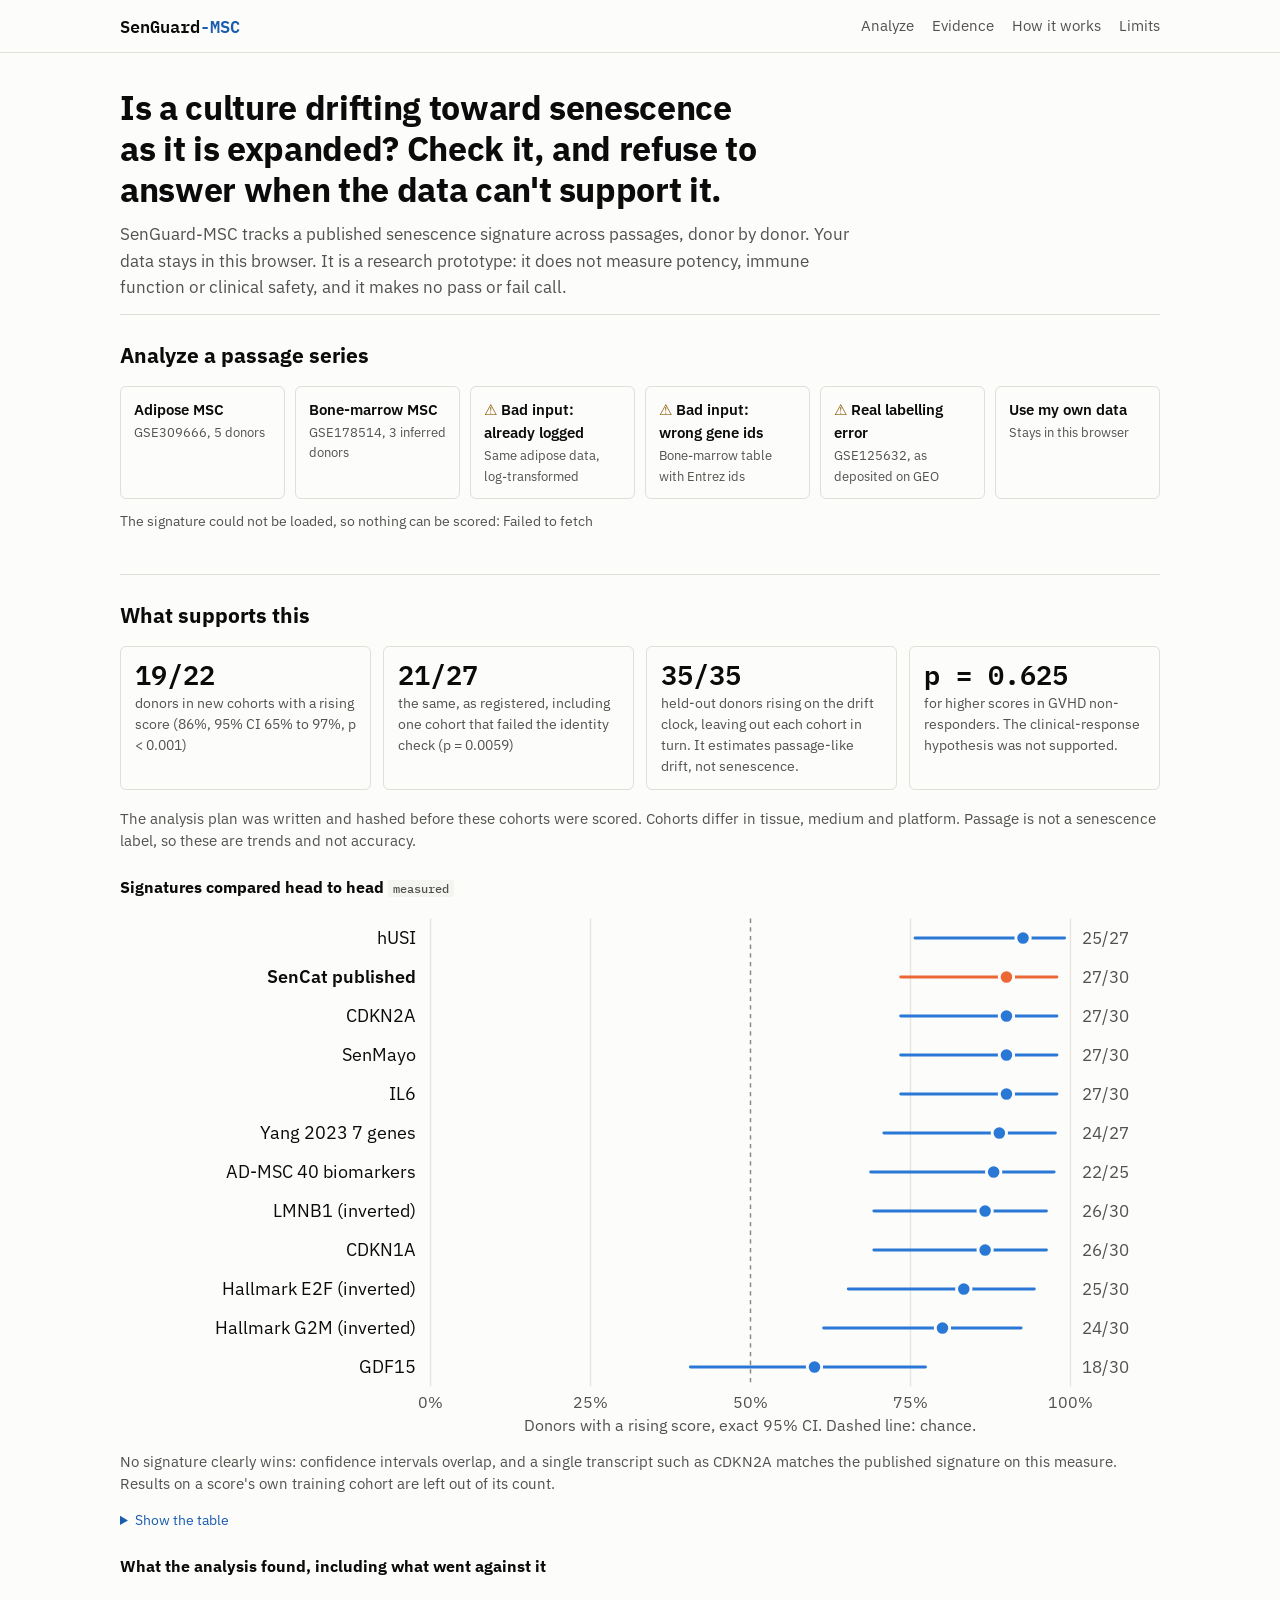
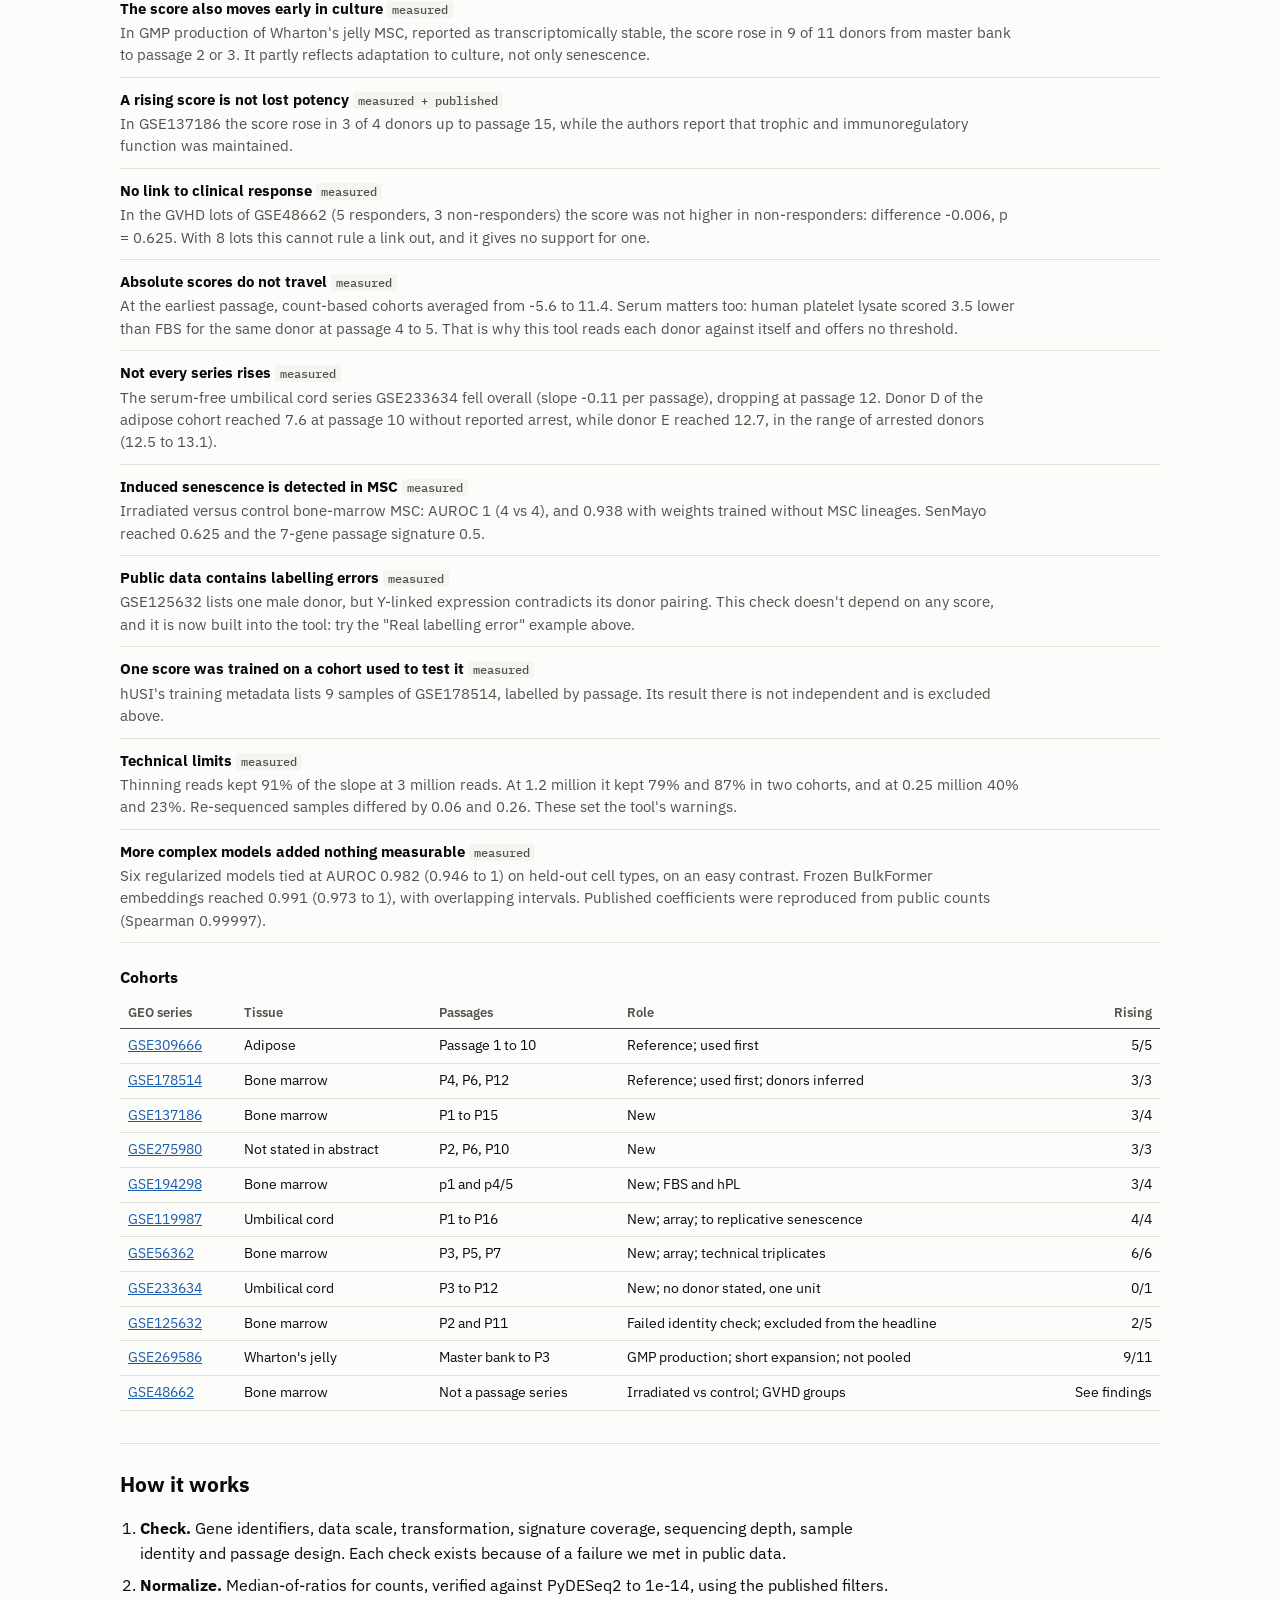
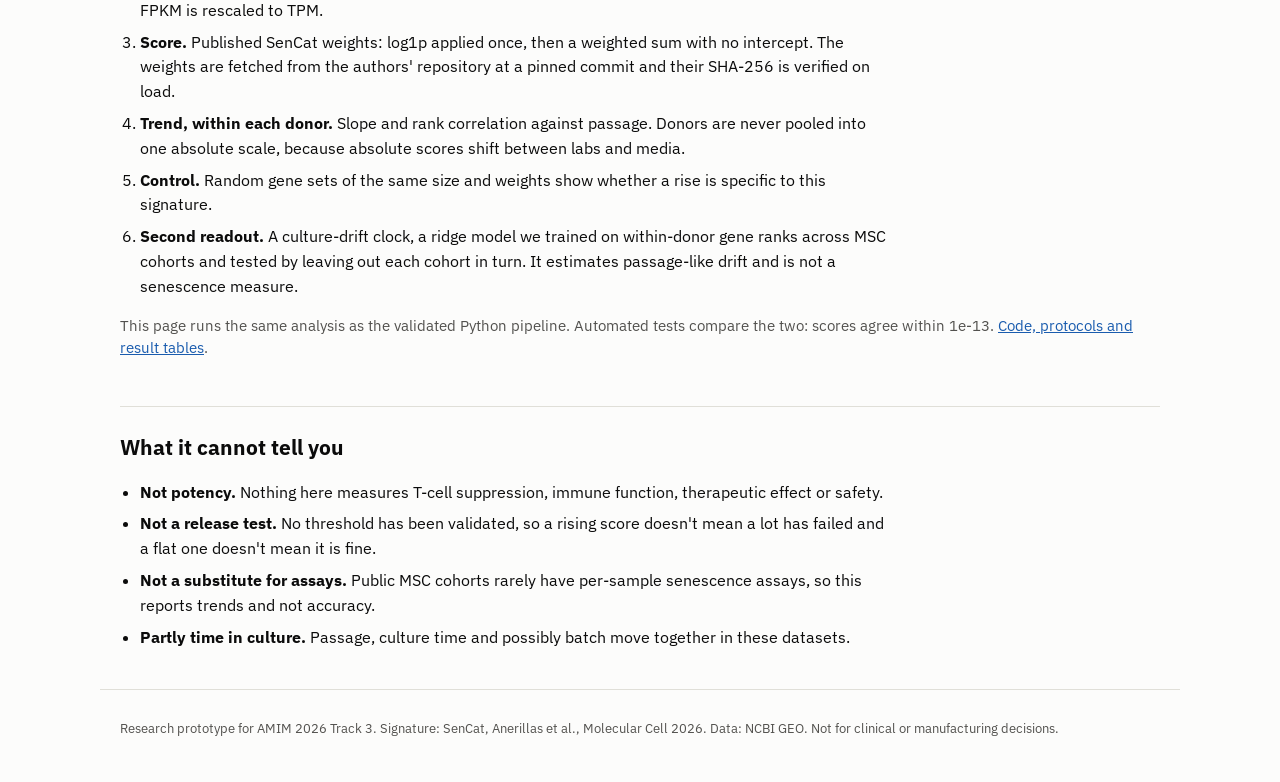
==== site/index.html @ 02b7636f "SenGuard-MSC: guarded senescence-signature tool and validation Browser tool that checks MSC passage-" ====
<!DOCTYPE html>
<html lang="en">
<head>
<meta charset="utf-8">
<meta name="viewport" content="width=device-width, initial-scale=1">
<title>SenGuard-MSC</title>
<meta name="description" content="Track a senescence signature across passages of mesenchymal stromal cell cultures, with checks that refuse invalid data. Research prototype.">
<link rel="preconnect" href="https://fonts.googleapis.com">
<link rel="preconnect" href="https://fonts.gstatic.com" crossorigin>
<link href="https://fonts.googleapis.com/css2?family=IBM+Plex+Mono:wght@400;500&family=IBM+Plex+Sans:wght@400;500;600;700&display=swap" rel="stylesheet">
<link rel="stylesheet" href="css/app.css">
</head>
<body>
<header class="top">
  <div class="wrap top-row">
    <a class="brand" href="#analyze">SenGuard<span>-MSC</span></a>
    <nav aria-label="Sections">
      <a href="#analyze">Analyze</a>
      <a href="#evidence">Evidence</a>
      <a href="#method">How it works</a>
      <a href="#limits">Limits</a>
    </nav>
  </div>
</header>

<main class="wrap">
  <section id="intro" class="intro">
    <h1>Is a culture drifting toward senescence as it is expanded? Check it, and refuse to answer when the data can't support it.</h1>
    <p class="lede">SenGuard-MSC tracks a published senescence signature across passages, donor by donor. Your data stays in this browser. It is a research prototype: it does not measure potency, immune function or clinical safety, and it makes no pass or fail call.</p>
  </section>

  <section id="analyze" aria-labelledby="analyze-h">
    <h2 id="analyze-h">Analyze a passage series</h2>
    <div class="scenarios" role="group" aria-label="Choose data">
      <button type="button" class="scenario" data-scenario="adipose"><b>Adipose MSC</b><small>GSE309666, 5 donors</small></button>
      <button type="button" class="scenario" data-scenario="marrow"><b>Bone-marrow MSC</b><small>GSE178514, 3 inferred donors</small></button>
      <button type="button" class="scenario bad" data-scenario="logged"><b>Bad input: already logged</b><small>Same adipose data, log-transformed</small></button>
      <button type="button" class="scenario bad" data-scenario="entrez"><b>Bad input: wrong gene ids</b><small>Bone-marrow table with Entrez ids</small></button>
      <button type="button" class="scenario bad" data-scenario="mislabelled"><b>Real labelling error</b><small>GSE125632, as deposited on GEO</small></button>
      <button type="button" class="scenario" data-scenario="upload"><b>Use my own data</b><small>Stays in this browser</small></button>
    </div>

    <form id="upload" class="upload" hidden>
      <div class="field"><label for="f-table">Expression table</label><input id="f-table" type="file" accept=".tsv,.csv,.txt,.gz" required><small>First column Ensembl id, one column per sample. .tsv, .csv or .gz</small></div>
      <div class="field"><label for="f-sheet">Sample sheet</label><input id="f-sheet" type="file" accept=".csv,.tsv,.txt" required><small>Columns: sample_id, donor, passage</small></div>
      <div class="field"><label for="f-scale">Declared scale</label><select id="f-scale"><option value="counts">Counts</option><option value="tpm">TPM</option><option value="fpkm">FPKM</option></select><small>Untransformed values only</small></div>
      <button type="submit" class="primary">Check and analyze</button>
    </form>

    <p id="status" class="status" role="status" aria-live="polite">Loading the signature...</p>
    <div id="results" class="results"></div>
  </section>

  <section id="evidence" aria-labelledby="evidence-h">
    <h2 id="evidence-h">What supports this</h2>
    <div id="evidence-body"><p class="status">Loading results...</p></div>
  </section>

  <section id="method" aria-labelledby="method-h">
    <h2 id="method-h">How it works</h2>
    <ol class="steps">
      <li><b>Check.</b> Gene identifiers, data scale, transformation, signature coverage, sequencing depth, sample identity and passage design. Each check exists because of a failure we met in public data.</li>
      <li><b>Normalize.</b> Median-of-ratios for counts, verified against PyDESeq2 to 1e-14, using the published filters. FPKM is rescaled to TPM.</li>
      <li><b>Score.</b> Published SenCat weights: log1p applied once, then a weighted sum with no intercept. The weights are fetched from the authors' repository at a pinned commit and their SHA-256 is verified on load.</li>
      <li><b>Trend, within each donor.</b> Slope and rank correlation against passage. Donors are never pooled into one absolute scale, because absolute scores shift between labs and media.</li>
      <li><b>Control.</b> Random gene sets of the same size and weights show whether a rise is specific to this signature.</li>
      <li><b>Second readout.</b> A culture-drift clock, a ridge model we trained on within-donor gene ranks across MSC cohorts and tested by leaving out each cohort in turn. It estimates passage-like drift and is not a senescence measure.</li>
    </ol>
    <p class="note">This page runs the same analysis as the validated Python pipeline. Automated tests compare the two: scores agree within 1e-13. <a href="https://github.com/DWIND-source/senguard-msc">Code, protocols and result tables</a>.</p>
  </section>

  <section id="limits" aria-labelledby="limits-h">
    <h2 id="limits-h">What it cannot tell you</h2>
    <ul class="limits">
      <li><b>Not potency.</b> Nothing here measures T-cell suppression, immune function, therapeutic effect or safety.</li>
      <li><b>Not a release test.</b> No threshold has been validated, so a rising score doesn't mean a lot has failed and a flat one doesn't mean it is fine.</li>
      <li><b>Not a substitute for assays.</b> Public MSC cohorts rarely have per-sample senescence assays, so this reports trends and not accuracy.</li>
      <li><b>Partly time in culture.</b> Passage, culture time and possibly batch move together in these datasets.</li>
    </ul>
  </section>
</main>

<footer class="wrap foot">
  <p>Research prototype for AMIM 2026 Track 3. Signature: SenCat, Anerillas et al., Molecular Cell 2026. Data: NCBI GEO. Not for clinical or manufacturing decisions.</p>
</footer>
<div id="tip" class="tip" role="tooltip" hidden></div>
<script type="module" src="js/app.js"></script>
</body>
</html>
---- site/css/app.css ----
/* Layout idea: a lab instrument readout. Plain page, one accent, status always carries an icon and a word. */
:root {
  color-scheme: light;
  --bg: #fcfcfb; --panel: #f4f4f1; --ink: #0b0b0b; --ink2: #52514e; --line: #e0dfd8; --accent: #2a78d6; --accent-ink: #1a5cae;
  --ok: #17794f; --warn: #8a5a00; --stop: #b3261e; --warn-bg: #fdf6e7; --stop-bg: #fcefed; --ok-bg: #edf7f2; --info-bg: #eef4fc;
  --sans: 'IBM Plex Sans', system-ui, 'Segoe UI', sans-serif; --mono: 'IBM Plex Mono', ui-monospace, Consolas, monospace;
}
* { box-sizing: border-box; }
[hidden] { display: none !important; }
html { scroll-behavior: smooth; scroll-padding-top: 64px; }
@media (prefers-reduced-motion: reduce) { html { scroll-behavior: auto; } }
body { margin: 0; background: var(--bg); color: var(--ink); font: 16px/1.55 var(--sans); }
.wrap { max-width: 1080px; margin: 0 auto; padding: 0 20px; }
a { color: var(--accent-ink); }
:focus-visible { outline: 2px solid var(--accent); outline-offset: 2px; border-radius: 3px; }

.top { position: sticky; top: 0; z-index: 5; background: var(--bg); border-bottom: 1px solid var(--line); }
.top-row { display: flex; justify-content: space-between; align-items: center; gap: 16px; min-height: 52px; flex-wrap: wrap; }
.brand { font: 600 17px var(--mono); color: var(--ink); text-decoration: none; }
.brand span { color: var(--accent-ink); }
nav { display: flex; gap: 18px; flex-wrap: wrap; }
nav a { color: var(--ink2); text-decoration: none; font-size: 14.5px; }
nav a:hover { color: var(--ink); text-decoration: underline; }

.intro { padding: 34px 0 6px; }
h1 { font-size: clamp(25px, 3.6vw, 34px); line-height: 1.2; font-weight: 700; margin: 0 0 12px; max-width: 26em; text-wrap: balance; letter-spacing: -0.01em; }
.lede { color: var(--ink2); max-width: 44em; margin: 0; font-size: 17px; }
section { padding: 24px 0; }
section + section { border-top: 1px solid var(--line); margin-top: 8px; }
h2 { font-size: 21px; margin: 0 0 14px; }
h3 { font-size: 16px; margin: 22px 0 8px; }

.scenarios { display: grid; grid-template-columns: repeat(auto-fit, minmax(155px, 1fr)); gap: 10px; }
.scenario { text-align: left; padding: 11px 13px; background: var(--bg); border: 1px solid var(--line); border-radius: 6px; cursor: pointer; font: inherit; color: var(--ink); display: flex; flex-direction: column; gap: 2px; }
.scenario b { font-weight: 600; font-size: 15px; }
.scenario small { color: var(--ink2); font-size: 13px; }
.scenario:hover { border-color: var(--accent); }
.scenario[aria-pressed="true"] { border-color: var(--accent); box-shadow: inset 0 0 0 1px var(--accent); background: var(--info-bg); }
.scenario.bad b::before { content: '\26A0\FE0E\00A0'; color: var(--warn); }

.upload { display: flex; flex-wrap: wrap; gap: 14px; align-items: flex-end; margin-top: 14px; padding: 14px; background: var(--panel); border-radius: 6px; }
.field { display: flex; flex-direction: column; gap: 3px; min-width: 200px; flex: 1; }
.field label { font-weight: 600; font-size: 14px; }
.field small { color: var(--ink2); font-size: 12.5px; }
input[type=file], select { font: inherit; font-size: 14px; max-width: 100%; }
.primary { background: var(--accent-ink); color: #fff; border: 0; padding: 10px 16px; border-radius: 5px; font: 600 15px var(--sans); cursor: pointer; }
.secondary { background: var(--bg); border: 1px solid var(--line); padding: 8px 13px; border-radius: 5px; font: 500 14px var(--sans); cursor: pointer; color: var(--ink); }
.secondary:hover { border-color: var(--accent); }
.status { color: var(--ink2); font-size: 14px; margin: 12px 0 0; min-height: 1.4em; }

.results { margin-top: 10px; }
.verdict { padding: 14px 16px; border-radius: 6px; border-left: 4px solid var(--accent); background: var(--info-bg); margin-bottom: 18px; }
.verdict b { display: block; font-size: 18px; }
.verdict p { margin: 4px 0 0; color: var(--ink2); font-size: 14.5px; }
.verdict.stopped { border-color: var(--stop); background: var(--stop-bg); }

.checks { list-style: none; padding: 0; margin: 0; display: grid; grid-template-columns: repeat(auto-fit, minmax(300px, 1fr)); gap: 8px; }
.check { display: grid; grid-template-columns: 74px 1fr; gap: 10px; padding: 9px 11px; border: 1px solid var(--line); border-radius: 5px; font-size: 14px; }
.check .pill { font: 500 12px var(--mono); padding: 2px 6px; border-radius: 3px; text-align: center; height: fit-content; white-space: nowrap; }
.check b { font-weight: 600; display: block; }
.check span.d { color: var(--ink2); }
.pill.ok { color: var(--ok); background: var(--ok-bg); }
.pill.warn { color: var(--warn); background: var(--warn-bg); }
.pill.stop { color: var(--stop); background: var(--stop-bg); }
.check.stop { border-color: var(--stop); }

.panels { display: grid; grid-template-columns: repeat(auto-fill, minmax(190px, 1fr)); gap: 12px; }
.panel h4 { margin: 0; font-size: 14px; font-weight: 600; }
.panel small { color: var(--ink2); font: 12.5px var(--mono); }
svg { display: block; width: 100%; height: auto; }
svg text { font-family: var(--sans); fill: var(--ink2); font-size: 11px; }
.table-wrap { overflow-x: auto; }
table { border-collapse: collapse; width: 100%; font-size: 14px; font-variant-numeric: tabular-nums; }
th { text-align: left; font-weight: 600; font-size: 13px; color: var(--ink2); border-bottom: 1px solid var(--ink2); padding: 5px 8px; white-space: nowrap; }
td { padding: 6px 8px; border-bottom: 1px solid var(--line); }
td.num, th.num { text-align: right; }
.tag { font: 500 11.5px var(--mono); color: var(--ink2); background: var(--panel); padding: 1px 5px; border-radius: 3px; white-space: nowrap; }
.two { display: grid; grid-template-columns: repeat(auto-fit, minmax(320px, 1fr)); gap: 24px; }
.reading { margin: 0; padding-left: 18px; color: var(--ink2); font-size: 14.5px; }
.reading li { margin: 3px 0; }
.actions { margin-top: 14px; display: flex; gap: 10px; flex-wrap: wrap; }

.tiles { display: grid; grid-template-columns: repeat(auto-fit, minmax(190px, 1fr)); gap: 12px; margin-bottom: 18px; }
.tile { border: 1px solid var(--line); border-radius: 6px; padding: 12px 14px; }
.tile b { display: block; font: 600 27px var(--mono); line-height: 1.15; }
.tile span { color: var(--ink2); font-size: 13.5px; display: block; margin-top: 3px; }
.finding { padding: 10px 0; border-bottom: 1px solid var(--line); }
.finding:last-child { border-bottom: 0; }
.finding h4 { margin: 0 0 2px; font-size: 15px; }
.finding p { margin: 0; color: var(--ink2); font-size: 14.5px; max-width: 62em; }
.steps, .limits { padding-left: 20px; max-width: 48em; }
.steps li, .limits li { margin: 7px 0; }
.note { color: var(--ink2); font-size: 14.5px; }
.foot { color: var(--ink2); font-size: 13px; padding-top: 16px; padding-bottom: 30px; border-top: 1px solid var(--line); }
.tip { position: fixed; z-index: 10; background: var(--ink); color: #fff; font-size: 12.5px; padding: 5px 8px; border-radius: 4px; pointer-events: none; max-width: 260px; }
details summary { cursor: pointer; font-size: 14px; color: var(--accent-ink); margin-top: 10px; }
@media print { .top, .scenarios, .upload, .actions, nav { display: none; } section + section { border: 0; } }
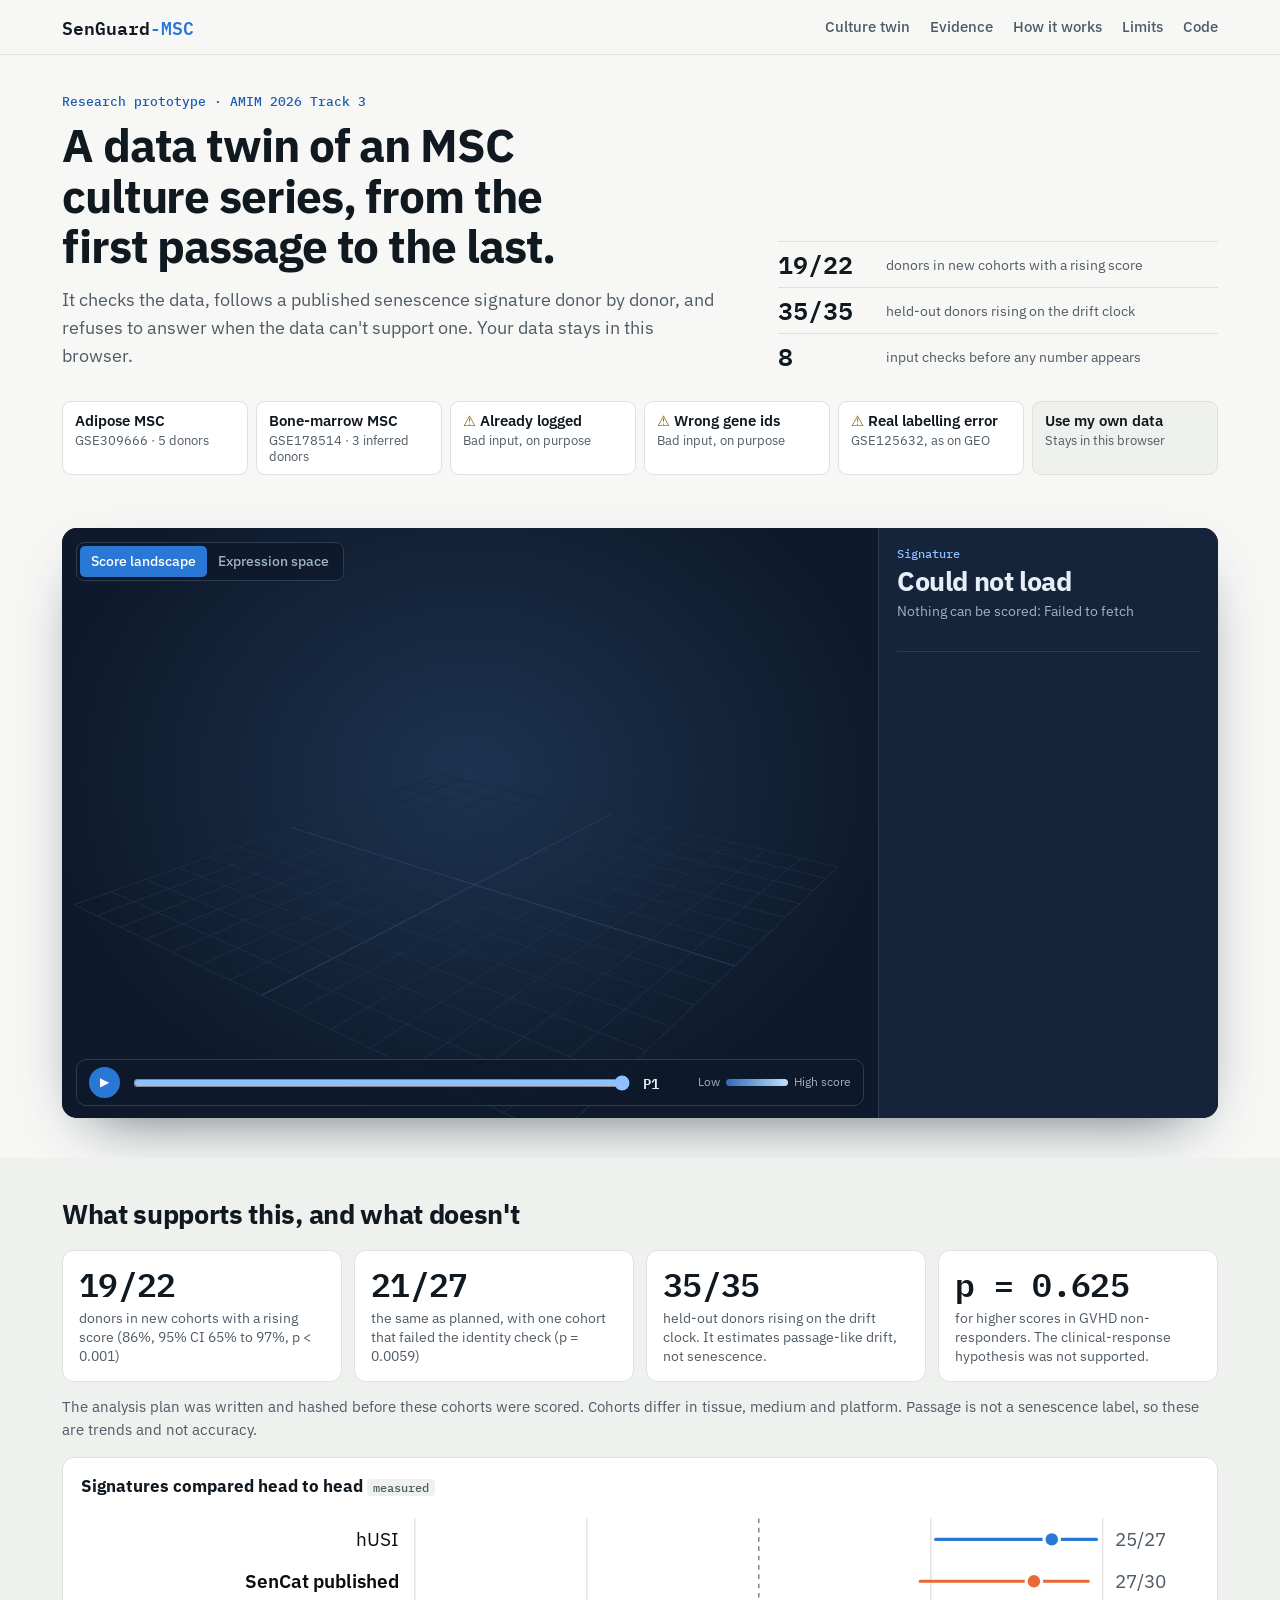
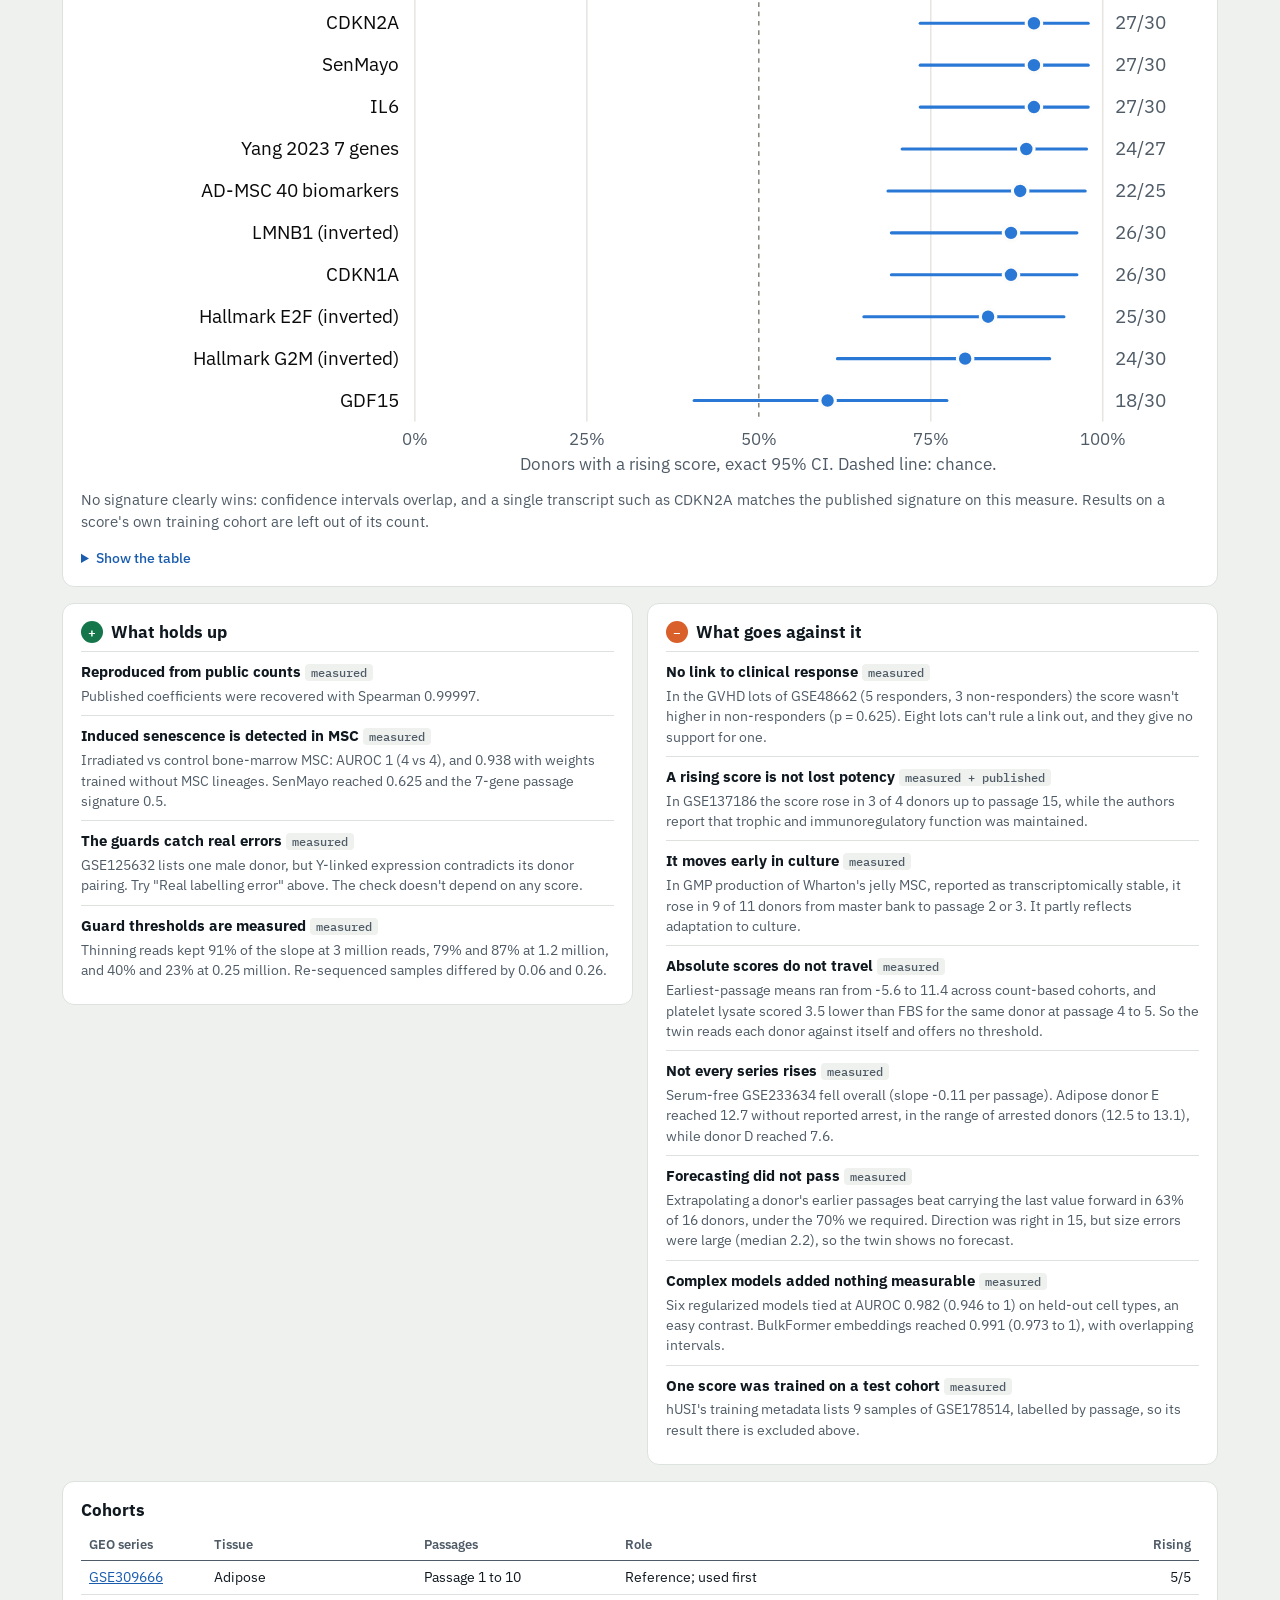
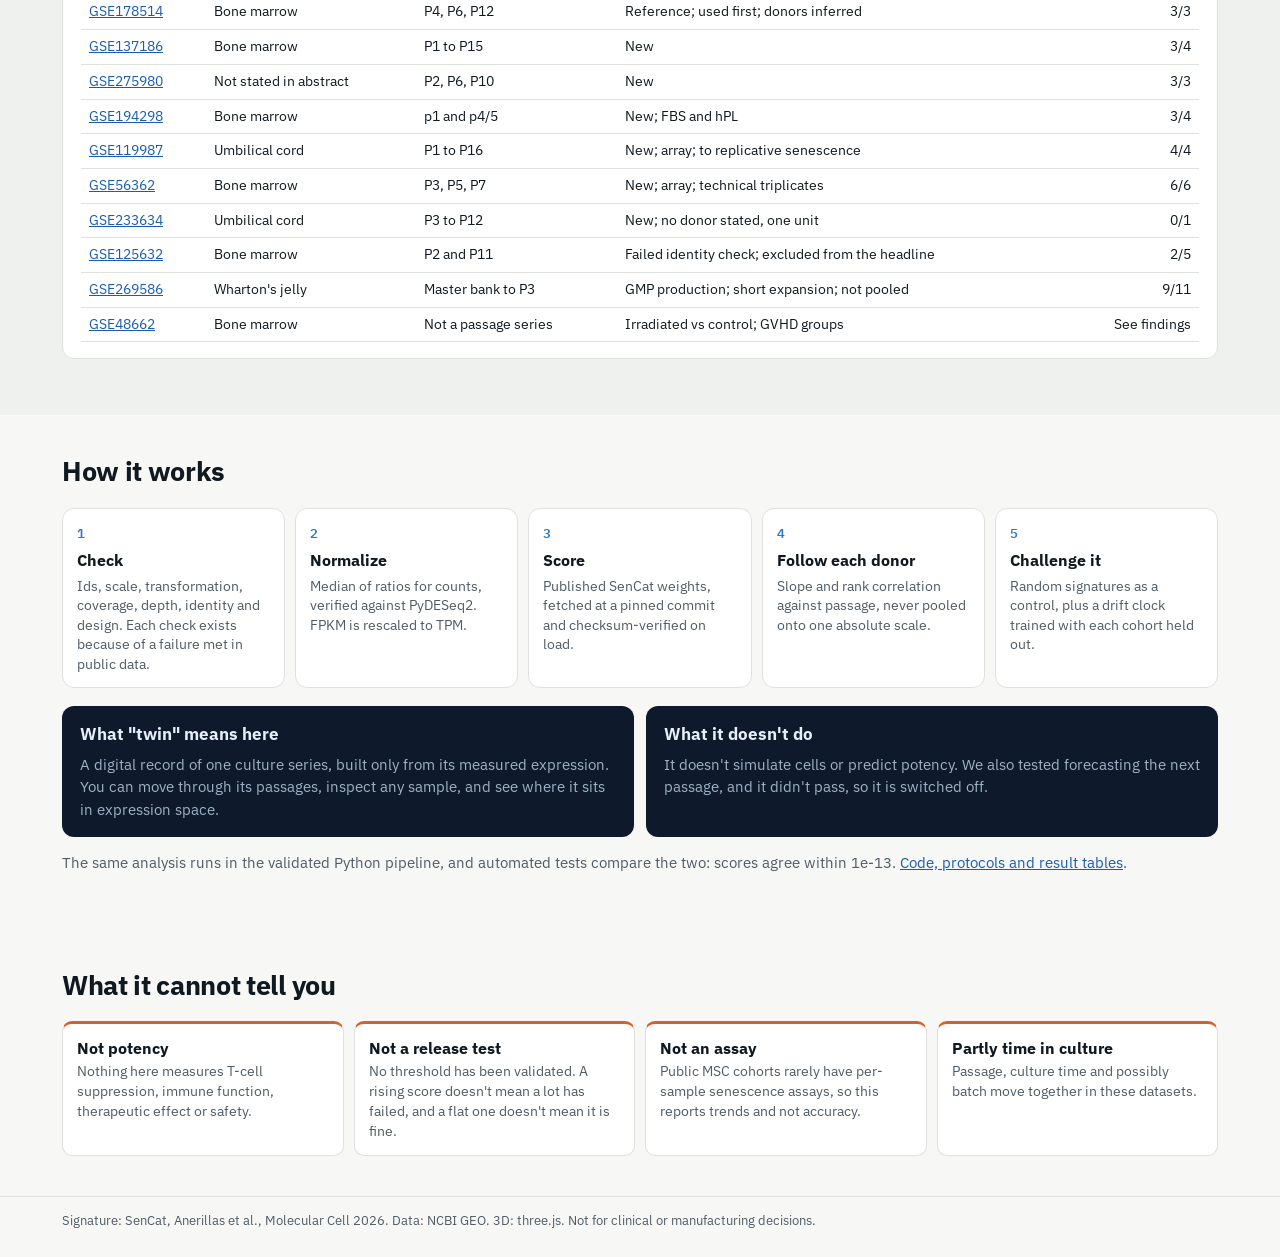
==== commit 0e69fb96: "Add 3D culture twin interface and forecast back-test Redesign the demo around a data twin of each cu" ====
--- a/site/index.html
+++ b/site/index.html
@@ -1,89 +1,141 @@
-<!DOCTYPE html>
-<html lang="en">
-<head>
-<meta charset="utf-8">
-<meta name="viewport" content="width=device-width, initial-scale=1">
-<title>SenGuard-MSC</title>
-<meta name="description" content="Track a senescence signature across passages of mesenchymal stromal cell cultures, with checks that refuse invalid data. Research prototype.">
-<link rel="preconnect" href="https://fonts.googleapis.com">
-<link rel="preconnect" href="https://fonts.gstatic.com" crossorigin>
-<link href="https://fonts.googleapis.com/css2?family=IBM+Plex+Mono:wght@400;500&family=IBM+Plex+Sans:wght@400;500;600;700&display=swap" rel="stylesheet">
-<link rel="stylesheet" href="css/app.css">
-</head>
-<body>
-<header class="top">
-  <div class="wrap top-row">
-    <a class="brand" href="#analyze">SenGuard<span>-MSC</span></a>
-    <nav aria-label="Sections">
-      <a href="#analyze">Analyze</a>
-      <a href="#evidence">Evidence</a>
-      <a href="#method">How it works</a>
-      <a href="#limits">Limits</a>
-    </nav>
-  </div>
-</header>
-
-<main class="wrap">
-  <section id="intro" class="intro">
-    <h1>Is a culture drifting toward senescence as it is expanded? Check it, and refuse to answer when the data can't support it.</h1>
-    <p class="lede">SenGuard-MSC tracks a published senescence signature across passages, donor by donor. Your data stays in this browser. It is a research prototype: it does not measure potency, immune function or clinical safety, and it makes no pass or fail call.</p>
-  </section>
-
-  <section id="analyze" aria-labelledby="analyze-h">
-    <h2 id="analyze-h">Analyze a passage series</h2>
-    <div class="scenarios" role="group" aria-label="Choose data">
-      <button type="button" class="scenario" data-scenario="adipose"><b>Adipose MSC</b><small>GSE309666, 5 donors</small></button>
-      <button type="button" class="scenario" data-scenario="marrow"><b>Bone-marrow MSC</b><small>GSE178514, 3 inferred donors</small></button>
-      <button type="button" class="scenario bad" data-scenario="logged"><b>Bad input: already logged</b><small>Same adipose data, log-transformed</small></button>
-      <button type="button" class="scenario bad" data-scenario="entrez"><b>Bad input: wrong gene ids</b><small>Bone-marrow table with Entrez ids</small></button>
-      <button type="button" class="scenario bad" data-scenario="mislabelled"><b>Real labelling error</b><small>GSE125632, as deposited on GEO</small></button>
-      <button type="button" class="scenario" data-scenario="upload"><b>Use my own data</b><small>Stays in this browser</small></button>
-    </div>
-
-    <form id="upload" class="upload" hidden>
-      <div class="field"><label for="f-table">Expression table</label><input id="f-table" type="file" accept=".tsv,.csv,.txt,.gz" required><small>First column Ensembl id, one column per sample. .tsv, .csv or .gz</small></div>
-      <div class="field"><label for="f-sheet">Sample sheet</label><input id="f-sheet" type="file" accept=".csv,.tsv,.txt" required><small>Columns: sample_id, donor, passage</small></div>
-      <div class="field"><label for="f-scale">Declared scale</label><select id="f-scale"><option value="counts">Counts</option><option value="tpm">TPM</option><option value="fpkm">FPKM</option></select><small>Untransformed values only</small></div>
-      <button type="submit" class="primary">Check and analyze</button>
-    </form>
-
-    <p id="status" class="status" role="status" aria-live="polite">Loading the signature...</p>
-    <div id="results" class="results"></div>
-  </section>
-
-  <section id="evidence" aria-labelledby="evidence-h">
-    <h2 id="evidence-h">What supports this</h2>
-    <div id="evidence-body"><p class="status">Loading results...</p></div>
-  </section>
-
-  <section id="method" aria-labelledby="method-h">
-    <h2 id="method-h">How it works</h2>
-    <ol class="steps">
-      <li><b>Check.</b> Gene identifiers, data scale, transformation, signature coverage, sequencing depth, sample identity and passage design. Each check exists because of a failure we met in public data.</li>
-      <li><b>Normalize.</b> Median-of-ratios for counts, verified against PyDESeq2 to 1e-14, using the published filters. FPKM is rescaled to TPM.</li>
-      <li><b>Score.</b> Published SenCat weights: log1p applied once, then a weighted sum with no intercept. The weights are fetched from the authors' repository at a pinned commit and their SHA-256 is verified on load.</li>
-      <li><b>Trend, within each donor.</b> Slope and rank correlation against passage. Donors are never pooled into one absolute scale, because absolute scores shift between labs and media.</li>
-      <li><b>Control.</b> Random gene sets of the same size and weights show whether a rise is specific to this signature.</li>
-      <li><b>Second readout.</b> A culture-drift clock, a ridge model we trained on within-donor gene ranks across MSC cohorts and tested by leaving out each cohort in turn. It estimates passage-like drift and is not a senescence measure.</li>
-    </ol>
-    <p class="note">This page runs the same analysis as the validated Python pipeline. Automated tests compare the two: scores agree within 1e-13. <a href="https://github.com/DWIND-source/senguard-msc">Code, protocols and result tables</a>.</p>
-  </section>
-
-  <section id="limits" aria-labelledby="limits-h">
-    <h2 id="limits-h">What it cannot tell you</h2>
-    <ul class="limits">
-      <li><b>Not potency.</b> Nothing here measures T-cell suppression, immune function, therapeutic effect or safety.</li>
-      <li><b>Not a release test.</b> No threshold has been validated, so a rising score doesn't mean a lot has failed and a flat one doesn't mean it is fine.</li>
-      <li><b>Not a substitute for assays.</b> Public MSC cohorts rarely have per-sample senescence assays, so this reports trends and not accuracy.</li>
-      <li><b>Partly time in culture.</b> Passage, culture time and possibly batch move together in these datasets.</li>
-    </ul>
-  </section>
-</main>
-
-<footer class="wrap foot">
-  <p>Research prototype for AMIM 2026 Track 3. Signature: SenCat, Anerillas et al., Molecular Cell 2026. Data: NCBI GEO. Not for clinical or manufacturing decisions.</p>
-</footer>
-<div id="tip" class="tip" role="tooltip" hidden></div>
-<script type="module" src="js/app.js"></script>
-</body>
-</html>
+<!DOCTYPE html>
+<html lang="en">
+<head>
+<meta charset="utf-8">
+<meta name="viewport" content="width=device-width, initial-scale=1">
+<title>SenGuard-MSC</title>
+<meta name="description" content="A data twin of mesenchymal stromal cell culture series. Checks the data, tracks a senescence signature across passages, and refuses to answer when the data can't support one. Research prototype.">
+<link rel="preconnect" href="https://fonts.googleapis.com">
+<link rel="preconnect" href="https://fonts.gstatic.com" crossorigin>
+<link href="https://fonts.googleapis.com/css2?family=IBM+Plex+Mono:wght@400;500;600&family=IBM+Plex+Sans:wght@400;500;600;700&display=swap" rel="stylesheet">
+<link rel="stylesheet" href="css/app.css">
+<script type="importmap">{ "imports": { "three": "./vendor/three.module.min.js" } }</script>
+</head>
+<body>
+<header class="top">
+  <div class="wrap top-row">
+    <a class="brand" href="#twin">SenGuard<span>-MSC</span></a>
+    <nav aria-label="Sections">
+      <a href="#twin">Culture twin</a>
+      <a href="#evidence">Evidence</a>
+      <a href="#method">How it works</a>
+      <a href="#limits">Limits</a>
+      <a href="https://github.com/DWIND-source/senguard-msc">Code</a>
+    </nav>
+  </div>
+</header>
+
+<section class="hero">
+  <div class="wrap hero-grid">
+    <div>
+      <p class="kicker">Research prototype · AMIM 2026 Track 3</p>
+      <h1>A data twin of an MSC culture series, from the first passage to the last.</h1>
+      <p class="lede">It checks the data, follows a published senescence signature donor by donor, and refuses to answer when the data can't support one. Your data stays in this browser.</p>
+    </div>
+    <dl class="hero-stats" id="hero-stats" aria-label="Key results"></dl>
+  </div>
+</section>
+
+<main>
+  <section id="twin" class="wrap" aria-labelledby="twin-h">
+    <h2 id="twin-h" class="sr">Culture twin</h2>
+    <div class="scenarios" role="group" aria-label="Choose data">
+      <button type="button" class="scenario" data-scenario="adipose"><b>Adipose MSC</b><small>GSE309666 · 5 donors</small></button>
+      <button type="button" class="scenario" data-scenario="marrow"><b>Bone-marrow MSC</b><small>GSE178514 · 3 inferred donors</small></button>
+      <button type="button" class="scenario bad" data-scenario="logged"><b>Already logged</b><small>Bad input, on purpose</small></button>
+      <button type="button" class="scenario bad" data-scenario="entrez"><b>Wrong gene ids</b><small>Bad input, on purpose</small></button>
+      <button type="button" class="scenario bad" data-scenario="mislabelled"><b>Real labelling error</b><small>GSE125632, as on GEO</small></button>
+      <button type="button" class="scenario own" data-scenario="upload"><b>Use my own data</b><small>Stays in this browser</small></button>
+    </div>
+
+    <form id="upload" class="upload" hidden>
+      <div class="field"><label for="f-table">Expression table</label><input id="f-table" type="file" accept=".tsv,.csv,.txt,.gz" required><small>First column Ensembl id, one column per sample</small></div>
+      <div class="field"><label for="f-sheet">Sample sheet</label><input id="f-sheet" type="file" accept=".csv,.tsv,.txt" required><small>Columns: sample_id, donor, passage</small></div>
+      <div class="field"><label for="f-scale">Declared scale</label><select id="f-scale"><option value="counts">Counts</option><option value="tpm">TPM</option><option value="fpkm">FPKM</option></select><small>Untransformed values only</small></div>
+      <button type="submit" class="primary">Check and build twin</button>
+    </form>
+
+    <ol class="rail" id="rail" aria-label="Input checks"></ol>
+    <p class="rail-detail" id="rail-detail" role="status" aria-live="polite"></p>
+
+    <div class="stage" id="stage">
+      <div class="canvas-wrap">
+        <div class="canvas" id="canvas"></div>
+        <div class="stage-top">
+          <div class="seg" role="group" aria-label="View">
+            <button type="button" id="v-land" aria-pressed="true">Score landscape</button>
+            <button type="button" id="v-space" aria-pressed="false">Expression space</button>
+          </div>
+          <p class="view-note" id="view-note"></p>
+        </div>
+        <div class="stage-bottom" id="timeline">
+          <button type="button" class="play" id="play" aria-label="Play through passages">&#9654;</button>
+          <label class="sr" for="slider">Show samples up to passage</label>
+          <input type="range" id="slider" min="0" max="1" step="1" value="1">
+          <output id="slider-out" for="slider">P1</output>
+          <div class="scale" aria-hidden="true"><span>Low</span><i></i><span>High score</span></div>
+        </div>
+        <div class="refusal" id="refusal" hidden>
+          <span class="big-x" aria-hidden="true">&#10005;</span>
+          <h3 id="refusal-title"></h3>
+          <p id="refusal-body"></p>
+          <p class="refusal-foot">A number from this input would look valid and be wrong, so no twin is built.</p>
+        </div>
+        <p class="no-webgl" id="no-webgl" hidden>3D isn't available in this browser. All results are in the charts below.</p>
+      </div>
+      <aside class="inspector" aria-label="Twin details">
+        <div class="verdict-block">
+          <p class="eyebrow" id="in-label">Loading...</p>
+          <p class="headline" id="in-headline"></p>
+          <p class="sub" id="in-sub"></p>
+        </div>
+        <div class="donors" id="donors" role="group" aria-label="Focus on a donor"></div>
+        <div class="record" id="record"></div>
+        <p class="status" id="status" role="status" aria-live="polite"></p>
+      </aside>
+    </div>
+
+    <div id="results" class="results"></div>
+  </section>
+
+  <section id="evidence" class="band" aria-labelledby="evidence-h">
+    <div class="wrap">
+      <h2 id="evidence-h">What supports this, and what doesn't</h2>
+      <div id="evidence-body"><p class="status">Loading results...</p></div>
+    </div>
+  </section>
+
+  <section id="method" class="wrap" aria-labelledby="method-h">
+    <h2 id="method-h">How it works</h2>
+    <ol class="pipeline">
+      <li><span>1</span><b>Check</b><p>Ids, scale, transformation, coverage, depth, identity and design. Each check exists because of a failure met in public data.</p></li>
+      <li><span>2</span><b>Normalize</b><p>Median of ratios for counts, verified against PyDESeq2. FPKM is rescaled to TPM.</p></li>
+      <li><span>3</span><b>Score</b><p>Published SenCat weights, fetched at a pinned commit and checksum-verified on load.</p></li>
+      <li><span>4</span><b>Follow each donor</b><p>Slope and rank correlation against passage, never pooled onto one absolute scale.</p></li>
+      <li><span>5</span><b>Challenge it</b><p>Random signatures as a control, plus a drift clock trained with each cohort held out.</p></li>
+    </ol>
+    <div class="twin-explain">
+      <div><h3>What "twin" means here</h3><p>A digital record of one culture series, built only from its measured expression. You can move through its passages, inspect any sample, and see where it sits in expression space.</p></div>
+      <div><h3>What it doesn't do</h3><p>It doesn't simulate cells or predict potency. We also tested forecasting the next passage, and it didn't pass, so <span id="forecast-note">it is switched off</span>.</p></div>
+    </div>
+    <p class="note">The same analysis runs in the validated Python pipeline, and automated tests compare the two: scores agree within 1e-13. <a href="https://github.com/DWIND-source/senguard-msc">Code, protocols and result tables</a>.</p>
+  </section>
+
+  <section id="limits" class="wrap" aria-labelledby="limits-h">
+    <h2 id="limits-h">What it cannot tell you</h2>
+    <ul class="limit-grid">
+      <li><b>Not potency</b>Nothing here measures T-cell suppression, immune function, therapeutic effect or safety.</li>
+      <li><b>Not a release test</b>No threshold has been validated. A rising score doesn't mean a lot has failed, and a flat one doesn't mean it is fine.</li>
+      <li><b>Not an assay</b>Public MSC cohorts rarely have per-sample senescence assays, so this reports trends and not accuracy.</li>
+      <li><b>Partly time in culture</b>Passage, culture time and possibly batch move together in these datasets.</li>
+    </ul>
+  </section>
+</main>
+
+<footer class="foot"><div class="wrap">
+  <p>Signature: SenCat, Anerillas et al., Molecular Cell 2026. Data: NCBI GEO. 3D: three.js. Not for clinical or manufacturing decisions.</p>
+</div></footer>
+<div id="tip" class="tip" role="tooltip" hidden></div>
+<script type="module" src="js/app.js"></script>
+</body>
+</html>
--- a/site/css/app.css
+++ b/site/css/app.css
@@ -1,97 +1,212 @@
-/* Layout idea: a lab instrument readout. Plain page, one accent, status always carries an icon and a word. */
-:root {
-  color-scheme: light;
-  --bg: #fcfcfb; --panel: #f4f4f1; --ink: #0b0b0b; --ink2: #52514e; --line: #e0dfd8; --accent: #2a78d6; --accent-ink: #1a5cae;
-  --ok: #17794f; --warn: #8a5a00; --stop: #b3261e; --warn-bg: #fdf6e7; --stop-bg: #fcefed; --ok-bg: #edf7f2; --info-bg: #eef4fc;
-  --sans: 'IBM Plex Sans', system-ui, 'Segoe UI', sans-serif; --mono: 'IBM Plex Mono', ui-monospace, Consolas, monospace;
-}
-* { box-sizing: border-box; }
-[hidden] { display: none !important; }
-html { scroll-behavior: smooth; scroll-padding-top: 64px; }
-@media (prefers-reduced-motion: reduce) { html { scroll-behavior: auto; } }
-body { margin: 0; background: var(--bg); color: var(--ink); font: 16px/1.55 var(--sans); }
-.wrap { max-width: 1080px; margin: 0 auto; padding: 0 20px; }
-a { color: var(--accent-ink); }
-:focus-visible { outline: 2px solid var(--accent); outline-offset: 2px; border-radius: 3px; }
-
-.top { position: sticky; top: 0; z-index: 5; background: var(--bg); border-bottom: 1px solid var(--line); }
-.top-row { display: flex; justify-content: space-between; align-items: center; gap: 16px; min-height: 52px; flex-wrap: wrap; }
-.brand { font: 600 17px var(--mono); color: var(--ink); text-decoration: none; }
-.brand span { color: var(--accent-ink); }
-nav { display: flex; gap: 18px; flex-wrap: wrap; }
-nav a { color: var(--ink2); text-decoration: none; font-size: 14.5px; }
-nav a:hover { color: var(--ink); text-decoration: underline; }
-
-.intro { padding: 34px 0 6px; }
-h1 { font-size: clamp(25px, 3.6vw, 34px); line-height: 1.2; font-weight: 700; margin: 0 0 12px; max-width: 26em; text-wrap: balance; letter-spacing: -0.01em; }
-.lede { color: var(--ink2); max-width: 44em; margin: 0; font-size: 17px; }
-section { padding: 24px 0; }
-section + section { border-top: 1px solid var(--line); margin-top: 8px; }
-h2 { font-size: 21px; margin: 0 0 14px; }
-h3 { font-size: 16px; margin: 22px 0 8px; }
-
-.scenarios { display: grid; grid-template-columns: repeat(auto-fit, minmax(155px, 1fr)); gap: 10px; }
-.scenario { text-align: left; padding: 11px 13px; background: var(--bg); border: 1px solid var(--line); border-radius: 6px; cursor: pointer; font: inherit; color: var(--ink); display: flex; flex-direction: column; gap: 2px; }
-.scenario b { font-weight: 600; font-size: 15px; }
-.scenario small { color: var(--ink2); font-size: 13px; }
-.scenario:hover { border-color: var(--accent); }
-.scenario[aria-pressed="true"] { border-color: var(--accent); box-shadow: inset 0 0 0 1px var(--accent); background: var(--info-bg); }
-.scenario.bad b::before { content: '\26A0\FE0E\00A0'; color: var(--warn); }
-
-.upload { display: flex; flex-wrap: wrap; gap: 14px; align-items: flex-end; margin-top: 14px; padding: 14px; background: var(--panel); border-radius: 6px; }
-.field { display: flex; flex-direction: column; gap: 3px; min-width: 200px; flex: 1; }
-.field label { font-weight: 600; font-size: 14px; }
-.field small { color: var(--ink2); font-size: 12.5px; }
-input[type=file], select { font: inherit; font-size: 14px; max-width: 100%; }
-.primary { background: var(--accent-ink); color: #fff; border: 0; padding: 10px 16px; border-radius: 5px; font: 600 15px var(--sans); cursor: pointer; }
-.secondary { background: var(--bg); border: 1px solid var(--line); padding: 8px 13px; border-radius: 5px; font: 500 14px var(--sans); cursor: pointer; color: var(--ink); }
-.secondary:hover { border-color: var(--accent); }
-.status { color: var(--ink2); font-size: 14px; margin: 12px 0 0; min-height: 1.4em; }
-
-.results { margin-top: 10px; }
-.verdict { padding: 14px 16px; border-radius: 6px; border-left: 4px solid var(--accent); background: var(--info-bg); margin-bottom: 18px; }
-.verdict b { display: block; font-size: 18px; }
-.verdict p { margin: 4px 0 0; color: var(--ink2); font-size: 14.5px; }
-.verdict.stopped { border-color: var(--stop); background: var(--stop-bg); }
-
-.checks { list-style: none; padding: 0; margin: 0; display: grid; grid-template-columns: repeat(auto-fit, minmax(300px, 1fr)); gap: 8px; }
-.check { display: grid; grid-template-columns: 74px 1fr; gap: 10px; padding: 9px 11px; border: 1px solid var(--line); border-radius: 5px; font-size: 14px; }
-.check .pill { font: 500 12px var(--mono); padding: 2px 6px; border-radius: 3px; text-align: center; height: fit-content; white-space: nowrap; }
-.check b { font-weight: 600; display: block; }
-.check span.d { color: var(--ink2); }
-.pill.ok { color: var(--ok); background: var(--ok-bg); }
-.pill.warn { color: var(--warn); background: var(--warn-bg); }
-.pill.stop { color: var(--stop); background: var(--stop-bg); }
-.check.stop { border-color: var(--stop); }
-
-.panels { display: grid; grid-template-columns: repeat(auto-fill, minmax(190px, 1fr)); gap: 12px; }
-.panel h4 { margin: 0; font-size: 14px; font-weight: 600; }
-.panel small { color: var(--ink2); font: 12.5px var(--mono); }
-svg { display: block; width: 100%; height: auto; }
-svg text { font-family: var(--sans); fill: var(--ink2); font-size: 11px; }
-.table-wrap { overflow-x: auto; }
-table { border-collapse: collapse; width: 100%; font-size: 14px; font-variant-numeric: tabular-nums; }
-th { text-align: left; font-weight: 600; font-size: 13px; color: var(--ink2); border-bottom: 1px solid var(--ink2); padding: 5px 8px; white-space: nowrap; }
-td { padding: 6px 8px; border-bottom: 1px solid var(--line); }
-td.num, th.num { text-align: right; }
-.tag { font: 500 11.5px var(--mono); color: var(--ink2); background: var(--panel); padding: 1px 5px; border-radius: 3px; white-space: nowrap; }
-.two { display: grid; grid-template-columns: repeat(auto-fit, minmax(320px, 1fr)); gap: 24px; }
-.reading { margin: 0; padding-left: 18px; color: var(--ink2); font-size: 14.5px; }
-.reading li { margin: 3px 0; }
-.actions { margin-top: 14px; display: flex; gap: 10px; flex-wrap: wrap; }
-
-.tiles { display: grid; grid-template-columns: repeat(auto-fit, minmax(190px, 1fr)); gap: 12px; margin-bottom: 18px; }
-.tile { border: 1px solid var(--line); border-radius: 6px; padding: 12px 14px; }
-.tile b { display: block; font: 600 27px var(--mono); line-height: 1.15; }
-.tile span { color: var(--ink2); font-size: 13.5px; display: block; margin-top: 3px; }
-.finding { padding: 10px 0; border-bottom: 1px solid var(--line); }
-.finding:last-child { border-bottom: 0; }
-.finding h4 { margin: 0 0 2px; font-size: 15px; }
-.finding p { margin: 0; color: var(--ink2); font-size: 14.5px; max-width: 62em; }
-.steps, .limits { padding-left: 20px; max-width: 48em; }
-.steps li, .limits li { margin: 7px 0; }
-.note { color: var(--ink2); font-size: 14.5px; }
-.foot { color: var(--ink2); font-size: 13px; padding-top: 16px; padding-bottom: 30px; border-top: 1px solid var(--line); }
-.tip { position: fixed; z-index: 10; background: var(--ink); color: #fff; font-size: 12.5px; padding: 5px 8px; border-radius: 4px; pointer-events: none; max-width: 260px; }
-details summary { cursor: pointer; font-size: 14px; color: var(--accent-ink); margin-top: 10px; }
-@media print { .top, .scenarios, .upload, .actions, nav { display: none; } section + section { border: 0; } }
+/* Layout idea: a calm paper page with one dark instrument stage at its centre, where a culture series is shown in 3D. */
+:root {
+  color-scheme: light;
+  --bg: #f7f8f6; --card: #ffffff; --band: #eef1ee; --ink: #101820; --ink2: #4f5b66; --line: #dde2de;
+  --accent: #1a5cae; --accent2: #2a78d6; --hot: #d9602b;
+  --stage: #0e1a2b; --stage2: #15243a; --stage-line: #2a3d55; --stage-ink: #e6eef7; --stage-ink2: #9fb2c7;
+  --ok: #15764c; --warn: #8a5a00; --stop: #b3261e; --ok-bg: #e7f5ee; --warn-bg: #fbf1dc; --stop-bg: #fbeae8;
+  --sans: 'IBM Plex Sans', system-ui, 'Segoe UI', sans-serif; --mono: 'IBM Plex Mono', ui-monospace, Consolas, monospace;
+}
+* { box-sizing: border-box; }
+[hidden] { display: none !important; }
+html { scroll-behavior: smooth; scroll-padding-top: 66px; }
+@media (prefers-reduced-motion: reduce) { html { scroll-behavior: auto; } * { transition: none !important; animation: none !important; } }
+body { margin: 0; overflow-x: clip; background: var(--bg); color: var(--ink); font: 16px/1.55 var(--sans); }
+.wrap { max-width: 1200px; margin: 0 auto; padding: 0 22px; }
+.sr { position: absolute; width: 1px; height: 1px; overflow: hidden; clip-path: inset(50%); white-space: nowrap; }
+a { color: var(--accent); }
+:focus-visible { outline: 2px solid var(--accent2); outline-offset: 2px; border-radius: 4px; }
+h2 { font-size: 27px; line-height: 1.2; margin: 0 0 20px; letter-spacing: -0.012em; text-wrap: balance; }
+h3 { font-size: 16.5px; margin: 0 0 6px; }
+section.wrap, .band { padding-top: 40px; padding-bottom: 40px; }
+
+.top { position: sticky; top: 0; z-index: 20; background: rgba(247, 248, 246, 0.92); backdrop-filter: blur(8px); border-bottom: 1px solid var(--line); }
+.top-row { display: flex; justify-content: space-between; align-items: center; gap: 16px; min-height: 54px; flex-wrap: wrap; }
+.brand { font: 600 18px var(--mono); color: var(--ink); text-decoration: none; }
+.brand span { color: var(--accent2); }
+nav { display: flex; gap: 20px; flex-wrap: wrap; }
+nav a { color: var(--ink2); text-decoration: none; font-size: 14.5px; font-weight: 500; }
+nav a:hover { color: var(--ink); }
+
+.hero { padding: 38px 0 22px; }
+.hero-grid { display: grid; grid-template-columns: minmax(0, 1.55fr) minmax(0, 1fr); gap: 34px; align-items: end; }
+.kicker { font: 500 13px var(--mono); color: var(--accent); margin: 0 0 10px; }
+h1 { font-size: clamp(30px, 4vw, 46px); line-height: 1.1; font-weight: 700; margin: 0 0 14px; letter-spacing: -0.024em; text-wrap: balance; }
+.lede { color: var(--ink2); margin: 0; font-size: 18px; max-width: 37em; }
+.hero-stats { margin: 0; display: grid; gap: 10px; }
+.hero-stats div { display: grid; grid-template-columns: 96px 1fr; gap: 12px; align-items: center; border-top: 1px solid var(--line); padding-top: 10px; }
+.hero-stats dt { font: 600 25px var(--mono); line-height: 1; order: 0; }
+.hero-stats dd { margin: 0; color: var(--ink2); font-size: 14px; line-height: 1.35; }
+
+#twin { padding-top: 10px; }
+.scenarios { display: grid; grid-template-columns: repeat(6, minmax(0, 1fr)); gap: 8px; }
+.scenario { text-align: left; padding: 10px 12px; background: var(--card); border: 1px solid var(--line); border-radius: 9px; cursor: pointer; font: inherit; color: var(--ink); display: flex; flex-direction: column; gap: 1px; transition: border-color .15s, box-shadow .15s, transform .15s; }
+.scenario b { font-weight: 600; font-size: 14.5px; line-height: 1.25; }
+.scenario small { color: var(--ink2); font-size: 12.5px; line-height: 1.3; }
+.scenario:hover { border-color: var(--accent2); transform: translateY(-1px); }
+.scenario[aria-pressed="true"] { border-color: var(--accent2); box-shadow: 0 0 0 1px var(--accent2), 0 6px 18px rgba(26, 92, 174, .13); }
+.scenario.bad b::before { content: '\26A0\FE0E\00A0'; color: var(--warn); }
+.scenario.own { background: var(--band); }
+
+.upload { display: flex; flex-wrap: wrap; gap: 14px; align-items: flex-end; margin-top: 10px; padding: 14px; background: var(--card); border: 1px solid var(--line); border-radius: 9px; }
+.field { display: flex; flex-direction: column; gap: 3px; min-width: 200px; flex: 1; }
+.field label { font-weight: 600; font-size: 14px; }
+.field small { color: var(--ink2); font-size: 12.5px; }
+input[type=file], select { font: inherit; font-size: 14px; max-width: 100%; }
+.primary { background: var(--accent); color: #fff; border: 0; padding: 10px 16px; border-radius: 7px; font: 600 15px var(--sans); cursor: pointer; }
+.secondary { background: var(--card); border: 1px solid var(--line); padding: 8px 13px; border-radius: 7px; font: 500 14px var(--sans); cursor: pointer; color: var(--ink); }
+.secondary:hover { border-color: var(--accent2); }
+
+/* Check rail */
+.rail { list-style: none; display: flex; padding: 0; margin: 18px 0 2px; gap: 0; overflow-x: auto; }
+.rail li { flex: 1 1 0; min-width: 104px; position: relative; text-align: center; }
+.rail button { all: unset; cursor: pointer; display: flex; flex-direction: column; align-items: center; gap: 5px; width: 100%; padding: 2px 3px 4px; font-size: 12.5px; line-height: 1.2; color: var(--ink2); }
+.rail button:focus-visible { outline: 2px solid var(--accent2); border-radius: 6px; }
+.rail .dot { width: 25px; height: 25px; border-radius: 50%; display: grid; place-items: center; font: 600 13px var(--mono); background: var(--band); color: var(--ink2); border: 2px solid var(--line); z-index: 1; transition: background .2s, transform .2s; }
+.rail li::before { content: ''; position: absolute; top: 14px; left: -50%; width: 100%; height: 2px; background: var(--line); }
+.rail li:first-child::before { display: none; }
+.rail li.ok .dot { background: var(--ok-bg); color: var(--ok); border-color: var(--ok); }
+.rail li.warn .dot { background: var(--warn-bg); color: var(--warn); border-color: var(--warn); }
+.rail li.stop .dot { background: var(--stop); color: #fff; border-color: var(--stop); transform: scale(1.14); }
+.rail li.stop button { color: var(--stop); font-weight: 600; }
+.rail li[aria-current="true"] button { color: var(--ink); font-weight: 600; }
+.rail-detail { margin: 2px 0 12px; font-size: 14px; color: var(--ink2); min-height: 1.5em; text-align: center; }
+
+/* Stage */
+.stage { display: grid; grid-template-columns: minmax(0, 1fr) 340px; background: var(--stage); border-radius: 15px; overflow: hidden; color: var(--stage-ink); box-shadow: 0 24px 60px -30px rgba(14, 26, 43, .75); }
+.canvas-wrap { position: relative; min-height: 590px; background: radial-gradient(ellipse at 50% 42%, #1c3350 0%, var(--stage) 72%); }
+.canvas { position: absolute; inset: 0; cursor: grab; }
+.canvas:active { cursor: grabbing; }
+.canvas canvas { display: block; }
+.stage-top { position: absolute; top: 14px; left: 14px; right: 14px; display: flex; gap: 12px; align-items: center; flex-wrap: wrap; pointer-events: none; }
+.seg { display: inline-flex; background: rgba(14, 26, 43, .8); border: 1px solid var(--stage-line); border-radius: 8px; padding: 3px; pointer-events: auto; }
+.seg button { all: unset; cursor: pointer; padding: 5px 11px; border-radius: 5px; font-size: 13.5px; font-weight: 500; color: var(--stage-ink2); }
+.seg button:focus-visible { outline: 2px solid #8fc1ff; }
+.seg button[aria-pressed="true"] { background: #2a78d6; color: #fff; }
+.view-note { margin: 0; font-size: 12.5px; color: var(--stage-ink2); max-width: 30em; line-height: 1.35; text-shadow: 0 1px 3px #0e1a2b; }
+.stage-bottom { position: absolute; left: 14px; right: 14px; bottom: 12px; display: flex; align-items: center; gap: 11px; background: rgba(14, 26, 43, .82); border: 1px solid var(--stage-line); border-radius: 10px; padding: 7px 12px; flex-wrap: wrap; }
+.play { all: unset; cursor: pointer; width: 31px; height: 31px; border-radius: 50%; display: grid; place-items: center; background: #2a78d6; color: #fff; font-size: 12px; flex: none; }
+.play:focus-visible { outline: 2px solid #8fc1ff; outline-offset: 2px; }
+#slider { flex: 1; min-width: 110px; accent-color: #8fc1ff; }
+#slider-out { font: 600 14px var(--mono); min-width: 44px; }
+.scale { display: flex; align-items: center; gap: 6px; font-size: 12px; color: var(--stage-ink2); }
+.scale i { display: block; width: 62px; height: 7px; border-radius: 4px; background: linear-gradient(90deg, #2f6db5, #bfe0ff); }
+.refusal { position: absolute; inset: 0; display: flex; flex-direction: column; justify-content: center; align-items: center; text-align: center; padding: 30px; background: radial-gradient(ellipse at 50% 45%, #3a1c22 0%, var(--stage) 72%); }
+.big-x { width: 62px; height: 62px; border-radius: 50%; background: #c8362c; display: grid; place-items: center; font-size: 28px; color: #fff; margin-bottom: 14px; }
+.refusal h3 { font-size: 24px; margin: 0 0 8px; text-wrap: balance; }
+.refusal p { margin: 0; color: #e9d8d8; max-width: 33em; }
+.refusal .refusal-foot { color: var(--stage-ink2); margin-top: 12px; font-size: 14px; }
+.no-webgl { position: absolute; top: 45%; width: 100%; text-align: center; color: var(--stage-ink2); padding: 0 24px; }
+
+.inspector { background: var(--stage2); border-left: 1px solid var(--stage-line); padding: 18px; display: flex; flex-direction: column; gap: 15px; min-width: 0; }
+.eyebrow { font: 500 12px var(--mono); color: #8fc1ff; margin: 0 0 5px; }
+.headline { font-size: 27px; font-weight: 700; line-height: 1.12; margin: 0; letter-spacing: -0.015em; }
+.sub { font-size: 13.5px; color: var(--stage-ink2); margin: 6px 0 0; line-height: 1.42; }
+.donors { display: flex; flex-wrap: wrap; gap: 5px; }
+.donors button { all: unset; cursor: pointer; font: 500 12.5px var(--mono); padding: 4px 9px; border-radius: 6px; border: 1px solid var(--stage-line); color: var(--stage-ink); }
+.donors button:hover { border-color: #8fc1ff; }
+.donors button:focus-visible { outline: 2px solid #8fc1ff; }
+.donors button[aria-pressed="true"] { background: #e6eef7; color: #0e1a2b; border-color: #e6eef7; }
+.record { border-top: 1px solid var(--stage-line); padding-top: 13px; display: flex; flex-direction: column; gap: 8px; }
+.record h4 { font-size: 15px; margin: 0; }
+.record .meta { display: grid; grid-template-columns: 1fr 1fr; gap: 7px; }
+.record .meta div { background: rgba(255, 255, 255, .045); border-radius: 7px; padding: 6px 9px; }
+.record .meta b { display: block; font: 600 17px var(--mono); }
+.record .meta span { font-size: 12px; color: var(--stage-ink2); }
+.record a { color: #8fc1ff; font: 500 12.5px var(--mono); }
+.genes { display: grid; grid-template-columns: 58px 1fr 54px; gap: 4px 8px; align-items: center; font-size: 12.5px; }
+.genes .bar { height: 7px; border-radius: 4px; background: rgba(255, 255, 255, .08); overflow: hidden; }
+.genes .bar i { display: block; height: 100%; background: #8fc1ff; border-radius: 4px; }
+.genes .n { font: 500 12px var(--mono); text-align: right; color: var(--stage-ink2); }
+.fix { margin: 0; font-size: 13.5px; line-height: 1.42; color: var(--stage-ink2); }
+.fix b { display: block; color: var(--stage-ink); font-size: 14px; }
+.record small { color: var(--stage-ink2); font-size: 12px; line-height: 1.35; }
+.status { color: var(--stage-ink2); font-size: 12.3px; margin: auto 0 0; line-height: 1.4; overflow-wrap: anywhere; }
+#evidence-body .status { color: var(--ink2); font-size: 14px; }
+
+/* Result cards */
+.results { display: grid; grid-template-columns: repeat(2, minmax(0, 1fr)); gap: 14px; margin-top: 16px; }
+.results:empty { display: none; }
+.card { background: var(--card); border: 1px solid var(--line); border-radius: 12px; padding: 16px 18px; min-width: 0; }
+.card.wide { grid-column: 1 / -1; }
+.card h3 { display: flex; gap: 8px; align-items: baseline; flex-wrap: wrap; }
+.card .note { margin: 6px 0 0; }
+.panels { display: grid; grid-template-columns: repeat(auto-fill, minmax(185px, 1fr)); gap: 10px; margin-top: 8px; }
+.panel h4 { margin: 0; font-size: 14px; font-weight: 600; }
+.panel small { color: var(--ink2); font: 12.5px var(--mono); }
+svg { display: block; width: 100%; height: auto; }
+svg text { font-family: var(--sans); fill: var(--ink2); font-size: 11px; }
+.table-wrap { overflow-x: auto; }
+table { border-collapse: collapse; width: 100%; font-size: 14px; font-variant-numeric: tabular-nums; }
+th { text-align: left; font-weight: 600; font-size: 13px; color: var(--ink2); border-bottom: 1px solid var(--ink2); padding: 5px 8px; white-space: nowrap; }
+td { padding: 6px 8px; border-bottom: 1px solid var(--line); }
+td.num, th.num { text-align: right; }
+.tag { font: 500 11.5px var(--mono); color: var(--ink2); background: var(--band); padding: 1px 6px; border-radius: 4px; white-space: nowrap; font-weight: 500; }
+.note { color: var(--ink2); font-size: 14.5px; }
+.reading { margin: 0; padding-left: 18px; color: var(--ink2); font-size: 14.5px; }
+.reading li { margin: 3px 0; }
+.actions { margin-top: 12px; display: flex; gap: 10px; flex-wrap: wrap; }
+.checks { list-style: none; padding: 0; margin: 0; display: grid; grid-template-columns: repeat(auto-fit, minmax(270px, 1fr)); gap: 8px; }
+.check { display: grid; grid-template-columns: 72px 1fr; gap: 10px; padding: 8px 2px; border-top: 1px solid var(--line); font-size: 14px; }
+.check .pill { font: 500 12px var(--mono); padding: 2px 5px; border-radius: 4px; text-align: center; height: fit-content; white-space: nowrap; }
+.check b { font-weight: 600; display: block; }
+.check span.d { color: var(--ink2); }
+.pill.ok { color: var(--ok); background: var(--ok-bg); }
+.pill.warn { color: var(--warn); background: var(--warn-bg); }
+.pill.stop { color: var(--stop); background: var(--stop-bg); }
+
+/* Evidence */
+.band { background: var(--band); }
+.tiles { display: grid; grid-template-columns: repeat(4, minmax(0, 1fr)); gap: 12px; margin-bottom: 14px; }
+.tile { background: var(--card); border: 1px solid var(--line); border-radius: 12px; padding: 15px 16px; }
+.tile b { display: block; font: 600 33px var(--mono); line-height: 1.1; letter-spacing: -0.02em; }
+.tile span { color: var(--ink2); font-size: 13.8px; display: block; margin-top: 6px; line-height: 1.38; }
+.evidence-chart { background: var(--card); border: 1px solid var(--line); border-radius: 12px; padding: 16px 18px; margin: 16px 0; }
+.columns { display: grid; grid-template-columns: repeat(2, minmax(0, 1fr)); gap: 14px; margin: 16px 0; align-items: start; }
+.col-card { background: var(--card); border: 1px solid var(--line); border-radius: 12px; padding: 15px 18px; }
+.col-card > h3 { display: flex; align-items: center; gap: 8px; font-size: 17px; }
+.col-card > h3 i { width: 22px; height: 22px; border-radius: 50%; display: grid; place-items: center; font: 600 12.5px var(--mono); font-style: normal; color: #fff; flex: none; }
+.col-card.for > h3 i { background: var(--ok); }
+.col-card.against > h3 i { background: var(--hot); }
+.finding { padding: 9px 0; border-top: 1px solid var(--line); }
+.finding h4 { margin: 0 0 2px; font-size: 14.8px; }
+.finding p { margin: 0; color: var(--ink2); font-size: 14px; line-height: 1.45; }
+details summary { cursor: pointer; font-size: 14px; color: var(--accent); margin-top: 8px; font-weight: 500; }
+
+/* Method */
+.pipeline { list-style: none; padding: 0; margin: 0 0 18px; display: grid; grid-template-columns: repeat(5, minmax(0, 1fr)); gap: 10px; }
+.pipeline li { background: var(--card); border: 1px solid var(--line); border-radius: 12px; padding: 13px 14px; position: relative; }
+.pipeline span { font: 600 13px var(--mono); color: var(--accent2); display: block; margin-bottom: 4px; }
+.pipeline b { font-size: 15.5px; }
+.pipeline p { margin: 4px 0 0; color: var(--ink2); font-size: 13.8px; line-height: 1.42; }
+.twin-explain { display: grid; grid-template-columns: repeat(2, minmax(0, 1fr)); gap: 12px; }
+.twin-explain > div { background: var(--stage); color: var(--stage-ink); border-radius: 12px; padding: 16px 18px; }
+.twin-explain p { margin: 0; color: var(--stage-ink2); font-size: 14.5px; }
+.limit-grid { list-style: none; padding: 0; margin: 0; display: grid; grid-template-columns: repeat(4, minmax(0, 1fr)); gap: 10px; }
+.limit-grid li { background: var(--card); border: 1px solid var(--line); border-top: 3px solid var(--hot); border-radius: 10px; padding: 13px 14px; color: var(--ink2); font-size: 14px; line-height: 1.42; }
+.limit-grid b { display: block; color: var(--ink); font-size: 15.5px; margin-bottom: 3px; }
+.foot { color: var(--ink2); font-size: 13px; border-top: 1px solid var(--line); padding: 14px 0 26px; }
+.foot p { margin: 0; }
+.tip { position: fixed; z-index: 30; background: #101820; color: #fff; font-size: 12.5px; padding: 5px 8px; border-radius: 5px; pointer-events: none; max-width: 270px; }
+
+@media (max-width: 980px) {
+  .hero-grid { grid-template-columns: minmax(0, 1fr); gap: 18px; }
+  .scenarios { grid-template-columns: repeat(3, minmax(0, 1fr)); }
+  .stage { grid-template-columns: minmax(0, 1fr); }
+  .canvas-wrap { min-height: 470px; }
+  .inspector { border-left: 0; border-top: 1px solid var(--stage-line); }
+  .tiles, .limit-grid { grid-template-columns: repeat(2, minmax(0, 1fr)); }
+  .pipeline { grid-template-columns: repeat(2, minmax(0, 1fr)); }
+  .results, .columns, .twin-explain { grid-template-columns: minmax(0, 1fr); }
+}
+@media (max-width: 560px) {
+  .scenarios, .limit-grid, .pipeline { grid-template-columns: minmax(0, 1fr); }
+  .tiles { grid-template-columns: repeat(2, minmax(0, 1fr)); }
+  .tile b { font-size: 26px; }
+  .stage-top { flex-direction: column; align-items: flex-start; }
+  .view-note { display: none; }
+  .hero-stats div { grid-template-columns: 82px minmax(0, 1fr); }
+  .scale { display: none; }
+  h2 { font-size: 23px; }
+}
+@media print { .top, .scenarios, .upload, .actions, nav, .stage-bottom, .stage-top { display: none; } }
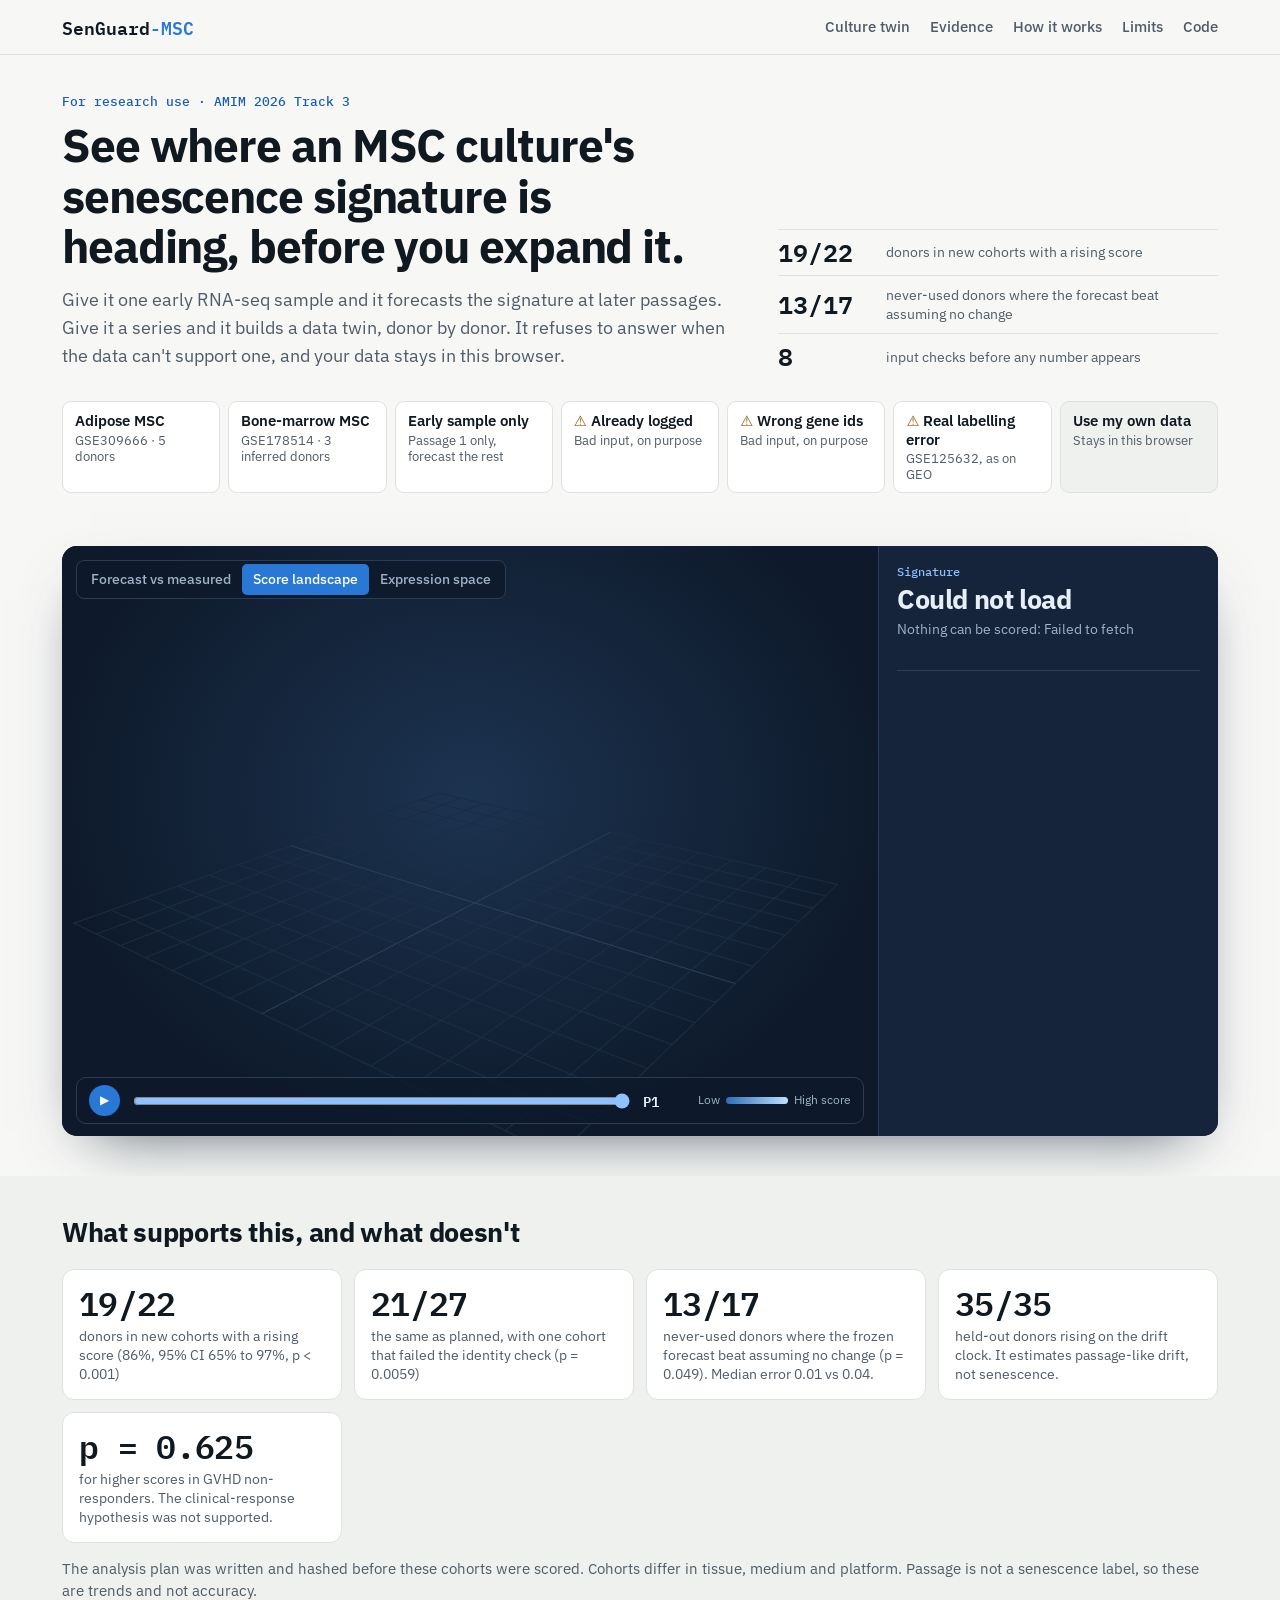
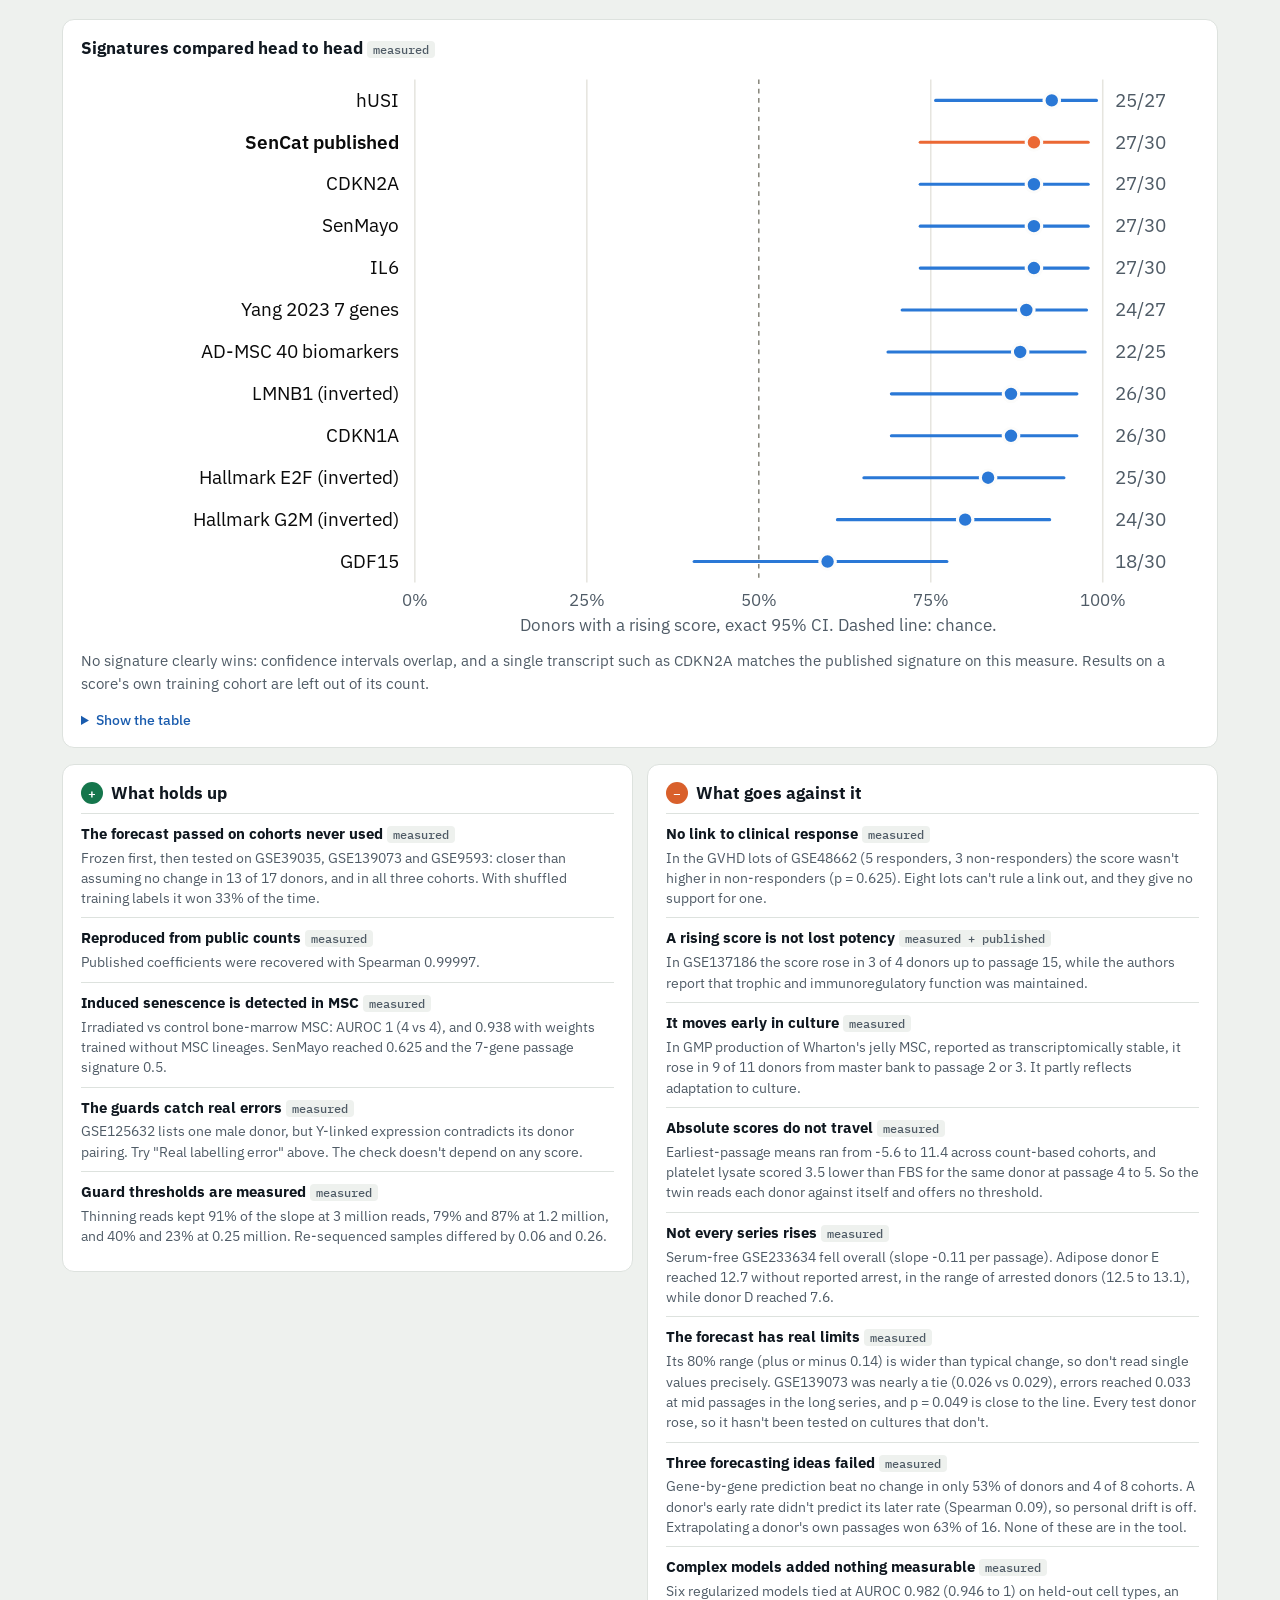
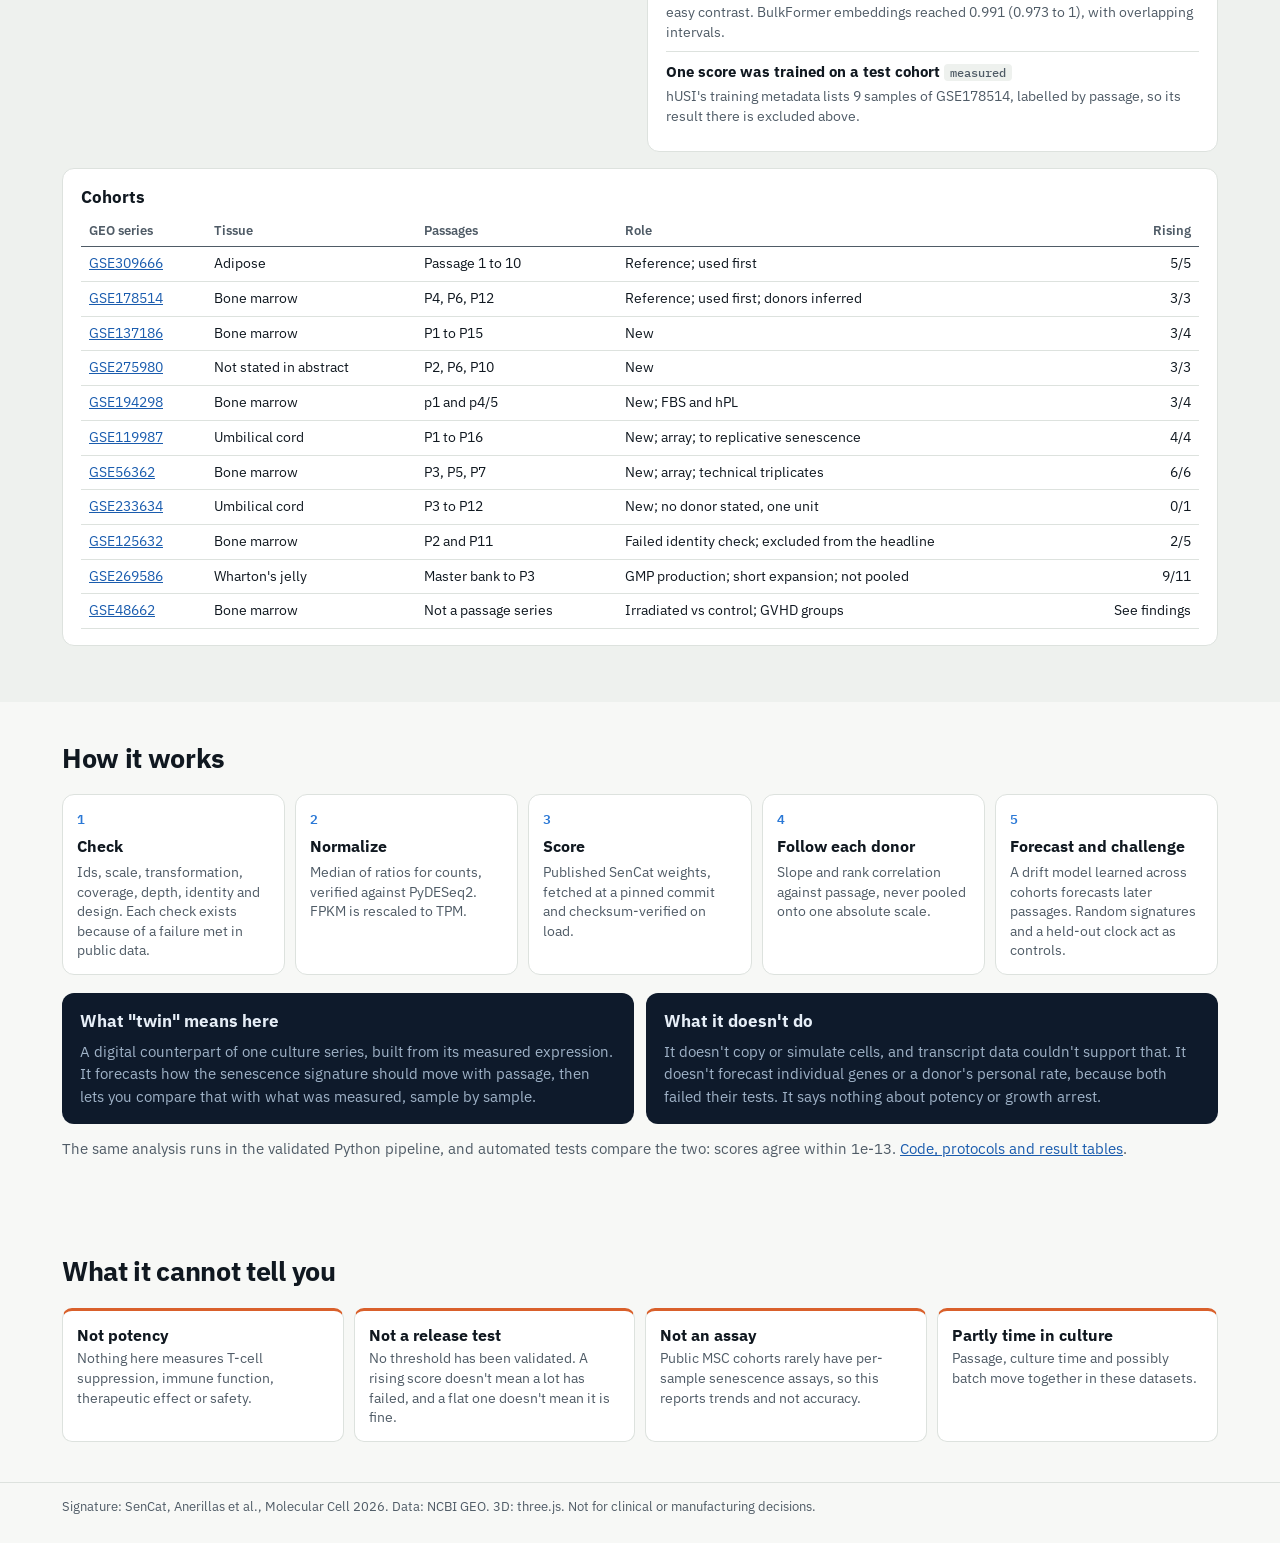
==== commit ffb1f266: "Add validated score forecast and make the tool usable by labs Forecast a senescence signature at lat" ====
--- a/site/index.html
+++ b/site/index.html
@@ -8,6 +8,8 @@
 <link rel="preconnect" href="https://fonts.googleapis.com">
 <link rel="preconnect" href="https://fonts.gstatic.com" crossorigin>
 <link href="https://fonts.googleapis.com/css2?family=IBM+Plex+Mono:wght@400;500;600&family=IBM+Plex+Sans:wght@400;500;600;700&display=swap" rel="stylesheet">
+<link rel="icon" href="icon.svg" type="image/svg+xml">
+<link rel="manifest" href="manifest.webmanifest">
 <link rel="stylesheet" href="css/app.css">
 <script type="importmap">{ "imports": { "three": "./vendor/three.module.min.js" } }</script>
 </head>
@@ -28,9 +30,9 @@
 <section class="hero">
   <div class="wrap hero-grid">
     <div>
-      <p class="kicker">Research prototype · AMIM 2026 Track 3</p>
-      <h1>A data twin of an MSC culture series, from the first passage to the last.</h1>
-      <p class="lede">It checks the data, follows a published senescence signature donor by donor, and refuses to answer when the data can't support one. Your data stays in this browser.</p>
+      <p class="kicker">For research use · AMIM 2026 Track 3</p>
+      <h1>See where an MSC culture's senescence signature is heading, before you expand it.</h1>
+      <p class="lede">Give it one early RNA-seq sample and it forecasts the signature at later passages. Give it a series and it builds a data twin, donor by donor. It refuses to answer when the data can't support one, and your data stays in this browser.</p>
     </div>
     <dl class="hero-stats" id="hero-stats" aria-label="Key results"></dl>
   </div>
@@ -42,6 +44,7 @@
     <div class="scenarios" role="group" aria-label="Choose data">
       <button type="button" class="scenario" data-scenario="adipose"><b>Adipose MSC</b><small>GSE309666 · 5 donors</small></button>
       <button type="button" class="scenario" data-scenario="marrow"><b>Bone-marrow MSC</b><small>GSE178514 · 3 inferred donors</small></button>
+      <button type="button" class="scenario" data-scenario="early"><b>Early sample only</b><small>Passage 1 only, forecast the rest</small></button>
       <button type="button" class="scenario bad" data-scenario="logged"><b>Already logged</b><small>Bad input, on purpose</small></button>
       <button type="button" class="scenario bad" data-scenario="entrez"><b>Wrong gene ids</b><small>Bad input, on purpose</small></button>
       <button type="button" class="scenario bad" data-scenario="mislabelled"><b>Real labelling error</b><small>GSE125632, as on GEO</small></button>
@@ -49,10 +52,14 @@
     </div>
 
     <form id="upload" class="upload" hidden>
-      <div class="field"><label for="f-table">Expression table</label><input id="f-table" type="file" accept=".tsv,.csv,.txt,.gz" required><small>First column Ensembl id, one column per sample</small></div>
-      <div class="field"><label for="f-sheet">Sample sheet</label><input id="f-sheet" type="file" accept=".csv,.tsv,.txt" required><small>Columns: sample_id, donor, passage</small></div>
-      <div class="field"><label for="f-scale">Declared scale</label><select id="f-scale"><option value="counts">Counts</option><option value="tpm">TPM</option><option value="fpkm">FPKM</option></select><small>Untransformed values only</small></div>
-      <button type="submit" class="primary">Check and build twin</button>
+      <div class="field"><label for="f-table">1. Expression table</label><input id="f-table" type="file" accept=".tsv,.csv,.txt,.gz" required><small>First column Ensembl id or gene symbol, one column per sample. .tsv, .csv or .gz</small></div>
+      <div class="field"><label for="f-scale">2. Declared scale</label><select id="f-scale"><option value="counts">Counts</option><option value="tpm">TPM</option><option value="fpkm">FPKM</option></select><small>Untransformed values only</small></div>
+      <div class="field"><label for="f-sheet">Sample sheet (optional)</label><input id="f-sheet" type="file" accept=".csv,.tsv,.txt"><small>Columns sample_id, donor, passage, or fill in the table below</small></div>
+      <div class="sheet" id="sheet-box" hidden>
+        <p class="sheet-title"><b>3. Tell us about each sample</b> <span id="sheet-note"></span></p>
+        <div class="table-wrap sheet-scroll"><table><thead><tr><th>Use</th><th>Column</th><th>Donor</th><th>Passage</th></tr></thead><tbody id="sheet-rows"></tbody></table></div>
+      </div>
+      <div class="upload-actions"><button type="submit" class="primary">Check and build twin</button><a class="secondary" href="data/example_sample_sheet.csv" download>Example sheet</a></div>
     </form>
 
     <ol class="rail" id="rail" aria-label="Input checks"></ol>
@@ -63,6 +70,7 @@
         <div class="canvas" id="canvas"></div>
         <div class="stage-top">
           <div class="seg" role="group" aria-label="View">
+            <button type="button" id="v-fore" aria-pressed="false">Forecast vs measured</button>
             <button type="button" id="v-land" aria-pressed="true">Score landscape</button>
             <button type="button" id="v-space" aria-pressed="false">Expression space</button>
           </div>
@@ -112,11 +120,11 @@
       <li><span>2</span><b>Normalize</b><p>Median of ratios for counts, verified against PyDESeq2. FPKM is rescaled to TPM.</p></li>
       <li><span>3</span><b>Score</b><p>Published SenCat weights, fetched at a pinned commit and checksum-verified on load.</p></li>
       <li><span>4</span><b>Follow each donor</b><p>Slope and rank correlation against passage, never pooled onto one absolute scale.</p></li>
-      <li><span>5</span><b>Challenge it</b><p>Random signatures as a control, plus a drift clock trained with each cohort held out.</p></li>
+      <li><span>5</span><b>Forecast and challenge</b><p>A drift model learned across cohorts forecasts later passages. Random signatures and a held-out clock act as controls.</p></li>
     </ol>
     <div class="twin-explain">
-      <div><h3>What "twin" means here</h3><p>A digital record of one culture series, built only from its measured expression. You can move through its passages, inspect any sample, and see where it sits in expression space.</p></div>
-      <div><h3>What it doesn't do</h3><p>It doesn't simulate cells or predict potency. We also tested forecasting the next passage, and it didn't pass, so <span id="forecast-note">it is switched off</span>.</p></div>
+      <div><h3>What "twin" means here</h3><p>A digital counterpart of one culture series, built from its measured expression. It forecasts how the senescence signature should move with passage, then lets you compare that with what was measured, sample by sample.</p></div>
+      <div><h3>What it doesn't do</h3><p>It doesn't copy or simulate cells, and transcript data couldn't support that. It doesn't forecast individual genes or a donor's personal rate, because both failed their tests. It says nothing about potency or growth arrest.</p></div>
     </div>
     <p class="note">The same analysis runs in the validated Python pipeline, and automated tests compare the two: scores agree within 1e-13. <a href="https://github.com/DWIND-source/senguard-msc">Code, protocols and result tables</a>.</p>
   </section>
--- a/site/css/app.css
+++ b/site/css/app.css
@@ -39,7 +39,7 @@
 .hero-stats dd { margin: 0; color: var(--ink2); font-size: 14px; line-height: 1.35; }
 
 #twin { padding-top: 10px; }
-.scenarios { display: grid; grid-template-columns: repeat(6, minmax(0, 1fr)); gap: 8px; }
+.scenarios { display: grid; grid-template-columns: repeat(7, minmax(0, 1fr)); gap: 8px; }
 .scenario { text-align: left; padding: 10px 12px; background: var(--card); border: 1px solid var(--line); border-radius: 9px; cursor: pointer; font: inherit; color: var(--ink); display: flex; flex-direction: column; gap: 1px; transition: border-color .15s, box-shadow .15s, transform .15s; }
 .scenario b { font-weight: 600; font-size: 14.5px; line-height: 1.25; }
 .scenario small { color: var(--ink2); font-size: 12.5px; line-height: 1.3; }
@@ -53,6 +53,14 @@
 .field label { font-weight: 600; font-size: 14px; }
 .field small { color: var(--ink2); font-size: 12.5px; }
 input[type=file], select { font: inherit; font-size: 14px; max-width: 100%; }
+.sheet { flex: 1 0 100%; }
+.sheet-title { margin: 0 0 6px; font-size: 14px; }
+.sheet-title span { color: var(--ink2); }
+.sheet-scroll { max-height: 270px; overflow-y: auto; border: 1px solid var(--line); border-radius: 7px; }
+.sheet input[type=text], .sheet input[type=number] { font: inherit; font-size: 14px; width: 100%; min-width: 70px; padding: 3px 6px; border: 1px solid var(--line); border-radius: 5px; }
+.sheet td.name { font: 12.5px var(--mono); overflow-wrap: anywhere; }
+.upload-actions { display: flex; gap: 10px; align-items: center; flex: 1 0 100%; }
+a.secondary { text-decoration: none; }
 .primary { background: var(--accent); color: #fff; border: 0; padding: 10px 16px; border-radius: 7px; font: 600 15px var(--sans); cursor: pointer; }
 .secondary { background: var(--card); border: 1px solid var(--line); padding: 8px 13px; border-radius: 7px; font: 500 14px var(--sans); cursor: pointer; color: var(--ink); }
 .secondary:hover { border-color: var(--accent2); }
@@ -143,6 +151,11 @@
 td.num, th.num { text-align: right; }
 .tag { font: 500 11.5px var(--mono); color: var(--ink2); background: var(--band); padding: 1px 6px; border-radius: 4px; white-space: nowrap; font-weight: 500; }
 .note { color: var(--ink2); font-size: 14.5px; }
+.planner { display: flex; align-items: center; gap: 10px; flex-wrap: wrap; margin: 6px 0 10px; font-size: 14px; }
+.planner input { width: 74px; font: inherit; padding: 4px 7px; border: 1px solid var(--line); border-radius: 6px; }
+.drift-lists { display: grid; grid-template-columns: repeat(2, minmax(0, 1fr)); gap: 12px; margin-top: 10px; font-size: 13.5px; }
+.drift-lists b { display: block; font-size: 13px; color: var(--ink2); font-weight: 600; }
+.drift-lists span { font: 12.5px var(--mono); }
 .reading { margin: 0; padding-left: 18px; color: var(--ink2); font-size: 14.5px; }
 .reading li { margin: 3px 0; }
 .actions { margin-top: 12px; display: flex; gap: 10px; flex-wrap: wrap; }
@@ -191,7 +204,7 @@
 
 @media (max-width: 980px) {
   .hero-grid { grid-template-columns: minmax(0, 1fr); gap: 18px; }
-  .scenarios { grid-template-columns: repeat(3, minmax(0, 1fr)); }
+  .scenarios { grid-template-columns: repeat(2, minmax(0, 1fr)); }
   .stage { grid-template-columns: minmax(0, 1fr); }
   .canvas-wrap { min-height: 470px; }
   .inspector { border-left: 0; border-top: 1px solid var(--stage-line); }
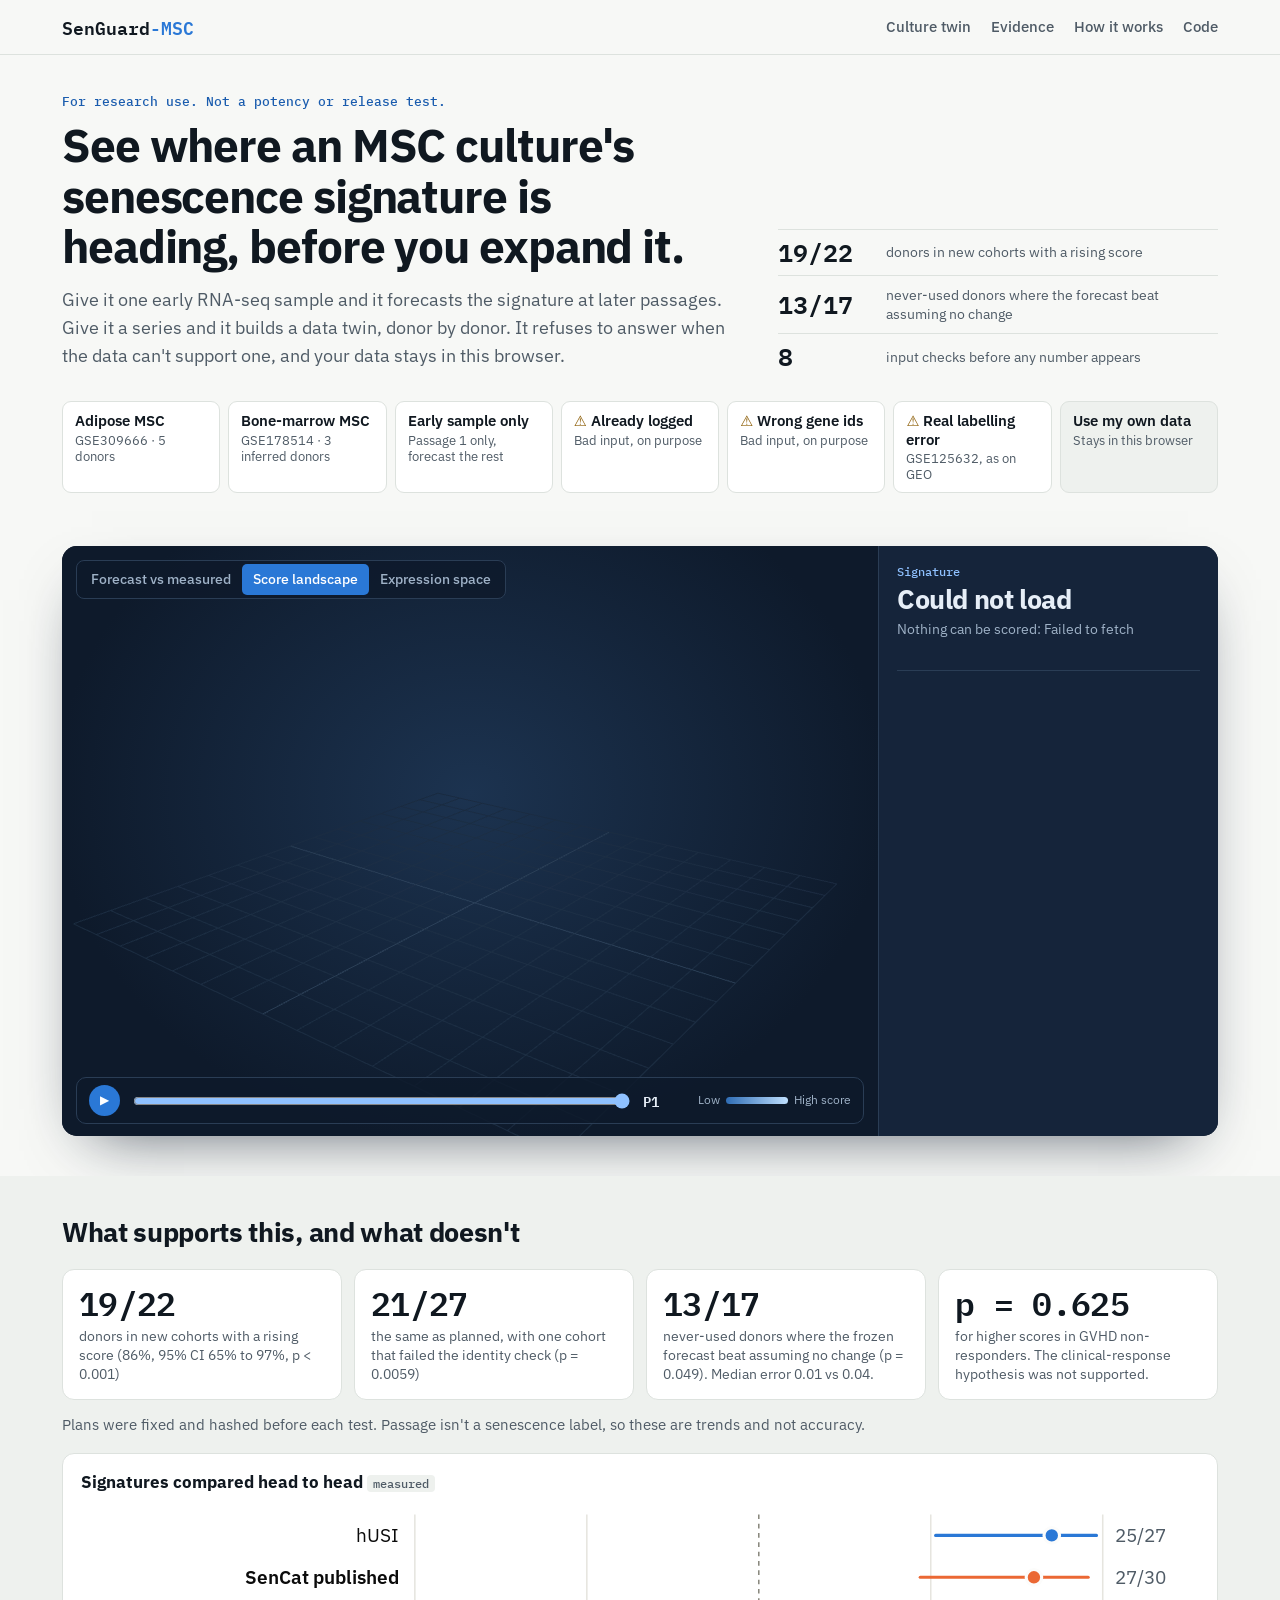
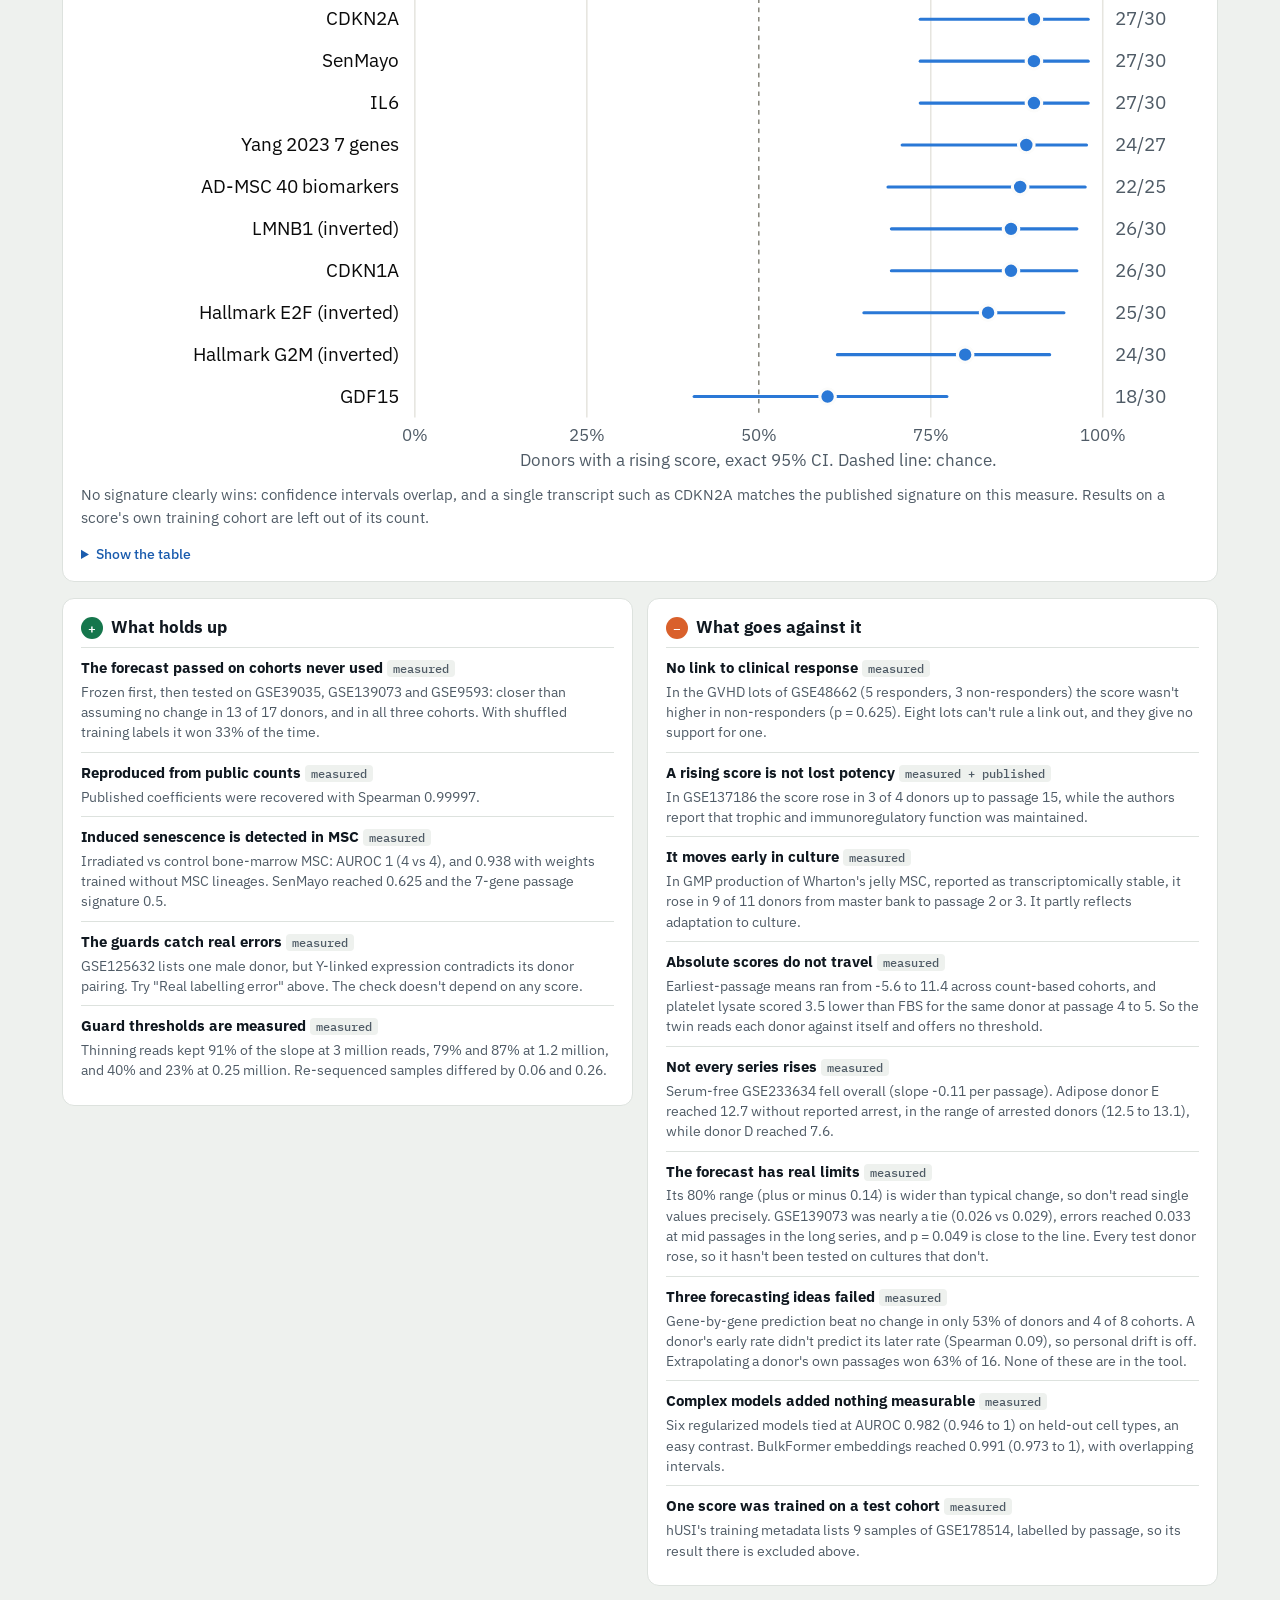
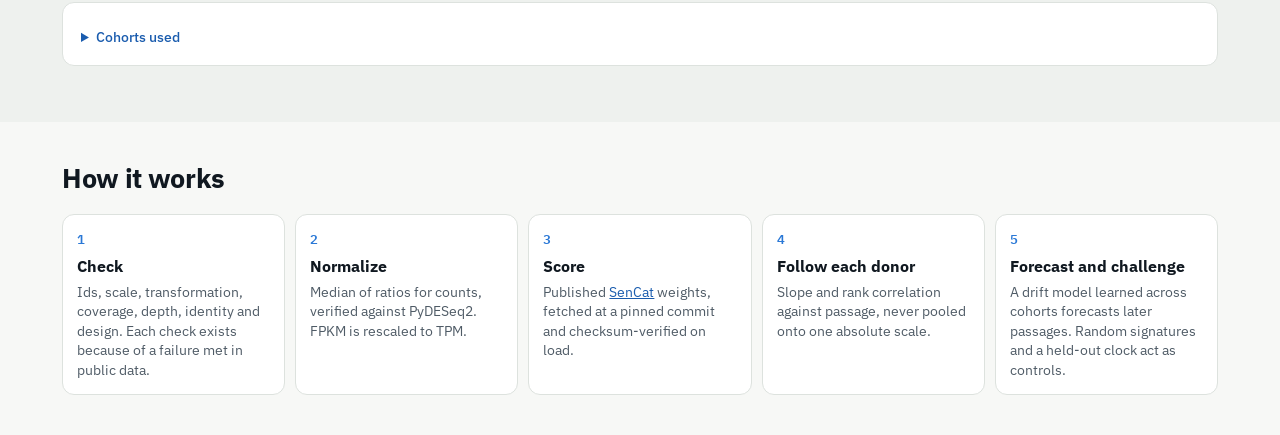
==== commit 6e3a0407: "Trim redundant copy from the site Remove the limits section, footer, twin explainer and the duplicat" ====
--- a/site/index.html
+++ b/site/index.html
@@ -21,7 +21,6 @@
       <a href="#twin">Culture twin</a>
       <a href="#evidence">Evidence</a>
       <a href="#method">How it works</a>
-      <a href="#limits">Limits</a>
       <a href="https://github.com/DWIND-source/senguard-msc">Code</a>
     </nav>
   </div>
@@ -30,7 +29,7 @@
 <section class="hero">
   <div class="wrap hero-grid">
     <div>
-      <p class="kicker">For research use · AMIM 2026 Track 3</p>
+      <p class="kicker">For research use. Not a potency or release test.</p>
       <h1>See where an MSC culture's senescence signature is heading, before you expand it.</h1>
       <p class="lede">Give it one early RNA-seq sample and it forecasts the signature at later passages. Give it a series and it builds a data twin, donor by donor. It refuses to answer when the data can't support one, and your data stays in this browser.</p>
     </div>
@@ -118,31 +117,12 @@
     <ol class="pipeline">
       <li><span>1</span><b>Check</b><p>Ids, scale, transformation, coverage, depth, identity and design. Each check exists because of a failure met in public data.</p></li>
       <li><span>2</span><b>Normalize</b><p>Median of ratios for counts, verified against PyDESeq2. FPKM is rescaled to TPM.</p></li>
-      <li><span>3</span><b>Score</b><p>Published SenCat weights, fetched at a pinned commit and checksum-verified on load.</p></li>
+      <li><span>3</span><b>Score</b><p>Published <a href="https://doi.org/10.1016/j.molcel.2026.05.017">SenCat</a> weights, fetched at a pinned commit and checksum-verified on load.</p></li>
       <li><span>4</span><b>Follow each donor</b><p>Slope and rank correlation against passage, never pooled onto one absolute scale.</p></li>
       <li><span>5</span><b>Forecast and challenge</b><p>A drift model learned across cohorts forecasts later passages. Random signatures and a held-out clock act as controls.</p></li>
     </ol>
-    <div class="twin-explain">
-      <div><h3>What "twin" means here</h3><p>A digital counterpart of one culture series, built from its measured expression. It forecasts how the senescence signature should move with passage, then lets you compare that with what was measured, sample by sample.</p></div>
-      <div><h3>What it doesn't do</h3><p>It doesn't copy or simulate cells, and transcript data couldn't support that. It doesn't forecast individual genes or a donor's personal rate, because both failed their tests. It says nothing about potency or growth arrest.</p></div>
-    </div>
-    <p class="note">The same analysis runs in the validated Python pipeline, and automated tests compare the two: scores agree within 1e-13. <a href="https://github.com/DWIND-source/senguard-msc">Code, protocols and result tables</a>.</p>
-  </section>
-
-  <section id="limits" class="wrap" aria-labelledby="limits-h">
-    <h2 id="limits-h">What it cannot tell you</h2>
-    <ul class="limit-grid">
-      <li><b>Not potency</b>Nothing here measures T-cell suppression, immune function, therapeutic effect or safety.</li>
-      <li><b>Not a release test</b>No threshold has been validated. A rising score doesn't mean a lot has failed, and a flat one doesn't mean it is fine.</li>
-      <li><b>Not an assay</b>Public MSC cohorts rarely have per-sample senescence assays, so this reports trends and not accuracy.</li>
-      <li><b>Partly time in culture</b>Passage, culture time and possibly batch move together in these datasets.</li>
-    </ul>
   </section>
 </main>
-
-<footer class="foot"><div class="wrap">
-  <p>Signature: SenCat, Anerillas et al., Molecular Cell 2026. Data: NCBI GEO. 3D: three.js. Not for clinical or manufacturing decisions.</p>
-</div></footer>
 <div id="tip" class="tip" role="tooltip" hidden></div>
 <script type="module" src="js/app.js"></script>
 </body>
--- a/site/css/app.css
+++ b/site/css/app.css
@@ -159,14 +159,6 @@
 .reading { margin: 0; padding-left: 18px; color: var(--ink2); font-size: 14.5px; }
 .reading li { margin: 3px 0; }
 .actions { margin-top: 12px; display: flex; gap: 10px; flex-wrap: wrap; }
-.checks { list-style: none; padding: 0; margin: 0; display: grid; grid-template-columns: repeat(auto-fit, minmax(270px, 1fr)); gap: 8px; }
-.check { display: grid; grid-template-columns: 72px 1fr; gap: 10px; padding: 8px 2px; border-top: 1px solid var(--line); font-size: 14px; }
-.check .pill { font: 500 12px var(--mono); padding: 2px 5px; border-radius: 4px; text-align: center; height: fit-content; white-space: nowrap; }
-.check b { font-weight: 600; display: block; }
-.check span.d { color: var(--ink2); }
-.pill.ok { color: var(--ok); background: var(--ok-bg); }
-.pill.warn { color: var(--warn); background: var(--warn-bg); }
-.pill.stop { color: var(--stop); background: var(--stop-bg); }
 
 /* Evidence */
 .band { background: var(--band); }
@@ -187,19 +179,11 @@
 details summary { cursor: pointer; font-size: 14px; color: var(--accent); margin-top: 8px; font-weight: 500; }
 
 /* Method */
-.pipeline { list-style: none; padding: 0; margin: 0 0 18px; display: grid; grid-template-columns: repeat(5, minmax(0, 1fr)); gap: 10px; }
+.pipeline { list-style: none; padding: 0; margin: 0; display: grid; grid-template-columns: repeat(5, minmax(0, 1fr)); gap: 10px; }
 .pipeline li { background: var(--card); border: 1px solid var(--line); border-radius: 12px; padding: 13px 14px; position: relative; }
 .pipeline span { font: 600 13px var(--mono); color: var(--accent2); display: block; margin-bottom: 4px; }
 .pipeline b { font-size: 15.5px; }
 .pipeline p { margin: 4px 0 0; color: var(--ink2); font-size: 13.8px; line-height: 1.42; }
-.twin-explain { display: grid; grid-template-columns: repeat(2, minmax(0, 1fr)); gap: 12px; }
-.twin-explain > div { background: var(--stage); color: var(--stage-ink); border-radius: 12px; padding: 16px 18px; }
-.twin-explain p { margin: 0; color: var(--stage-ink2); font-size: 14.5px; }
-.limit-grid { list-style: none; padding: 0; margin: 0; display: grid; grid-template-columns: repeat(4, minmax(0, 1fr)); gap: 10px; }
-.limit-grid li { background: var(--card); border: 1px solid var(--line); border-top: 3px solid var(--hot); border-radius: 10px; padding: 13px 14px; color: var(--ink2); font-size: 14px; line-height: 1.42; }
-.limit-grid b { display: block; color: var(--ink); font-size: 15.5px; margin-bottom: 3px; }
-.foot { color: var(--ink2); font-size: 13px; border-top: 1px solid var(--line); padding: 14px 0 26px; }
-.foot p { margin: 0; }
 .tip { position: fixed; z-index: 30; background: #101820; color: #fff; font-size: 12.5px; padding: 5px 8px; border-radius: 5px; pointer-events: none; max-width: 270px; }
 
 @media (max-width: 980px) {
@@ -208,12 +192,12 @@
   .stage { grid-template-columns: minmax(0, 1fr); }
   .canvas-wrap { min-height: 470px; }
   .inspector { border-left: 0; border-top: 1px solid var(--stage-line); }
-  .tiles, .limit-grid { grid-template-columns: repeat(2, minmax(0, 1fr)); }
+  .tiles { grid-template-columns: repeat(2, minmax(0, 1fr)); }
   .pipeline { grid-template-columns: repeat(2, minmax(0, 1fr)); }
-  .results, .columns, .twin-explain { grid-template-columns: minmax(0, 1fr); }
+  .results, .columns { grid-template-columns: minmax(0, 1fr); }
 }
 @media (max-width: 560px) {
-  .scenarios, .limit-grid, .pipeline { grid-template-columns: minmax(0, 1fr); }
+  .scenarios, .pipeline { grid-template-columns: minmax(0, 1fr); }
   .tiles { grid-template-columns: repeat(2, minmax(0, 1fr)); }
   .tile b { font-size: 26px; }
   .stage-top { flex-direction: column; align-items: flex-start; }
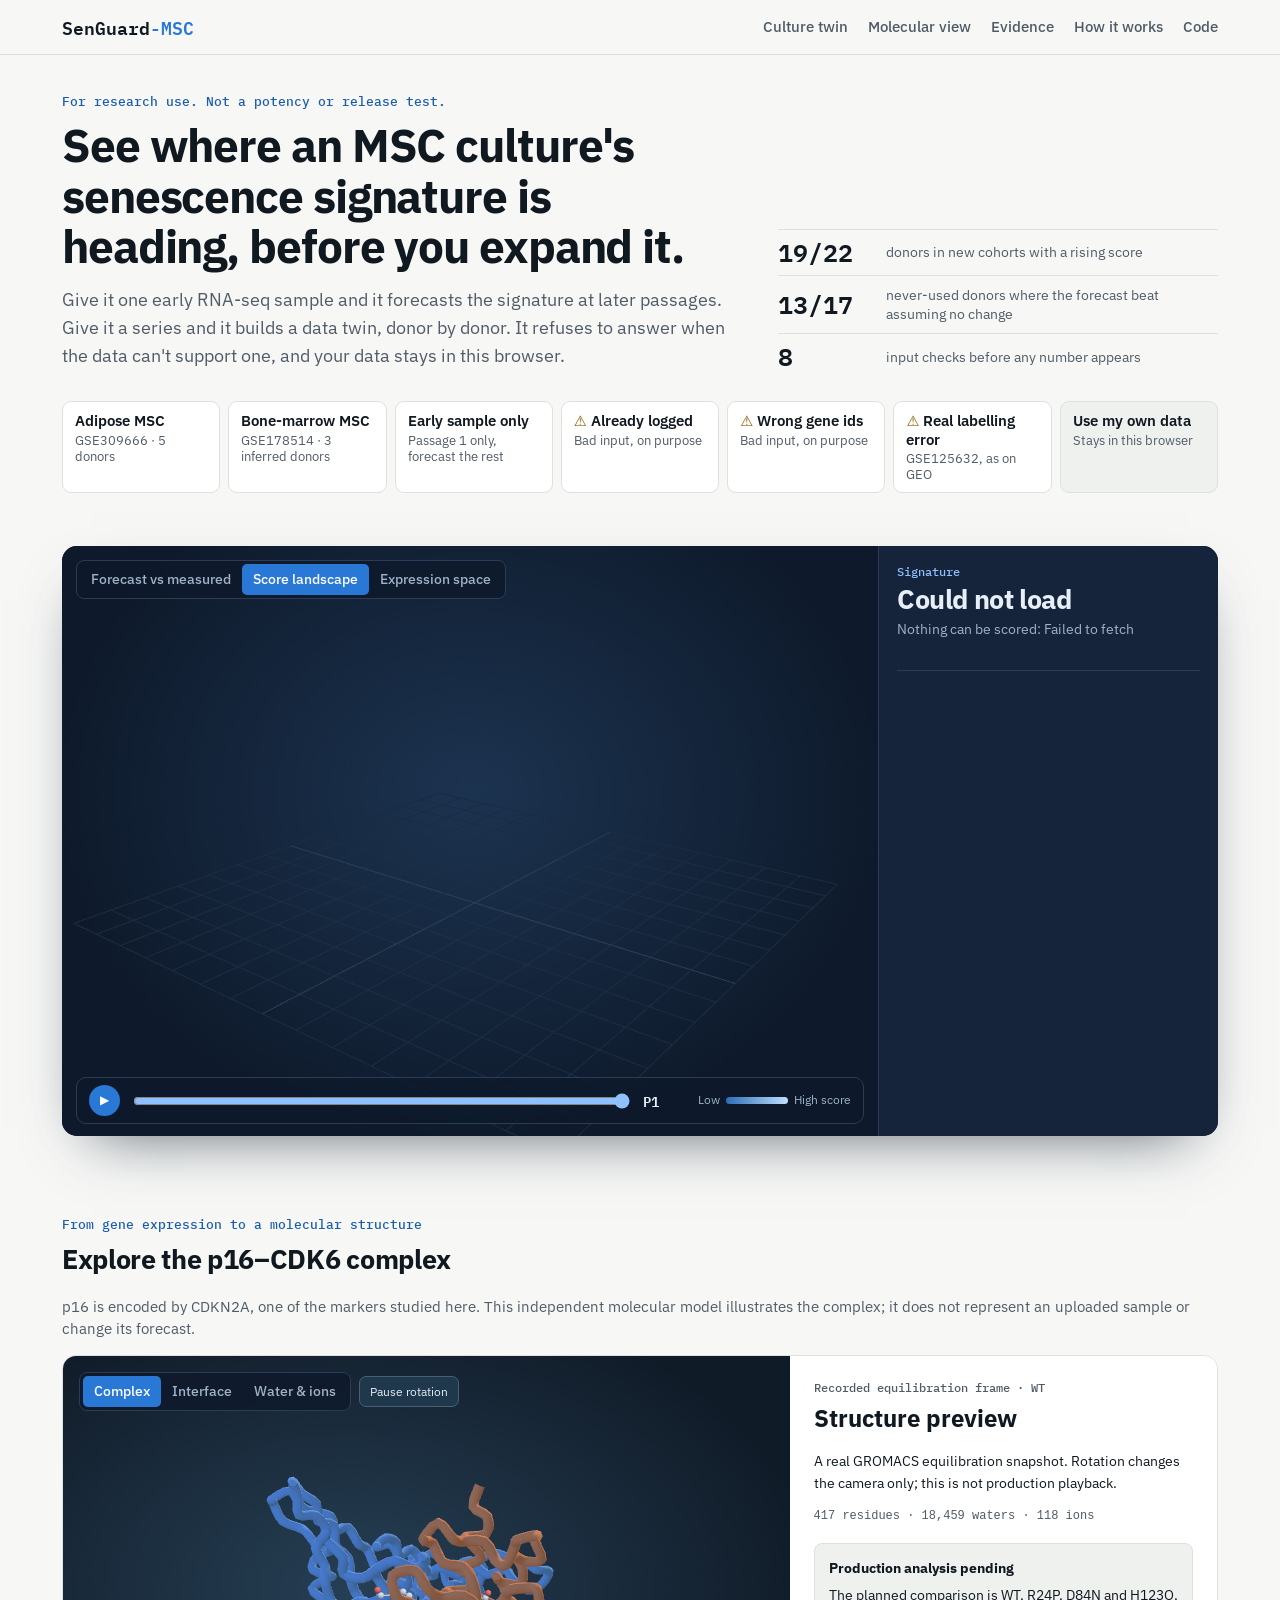
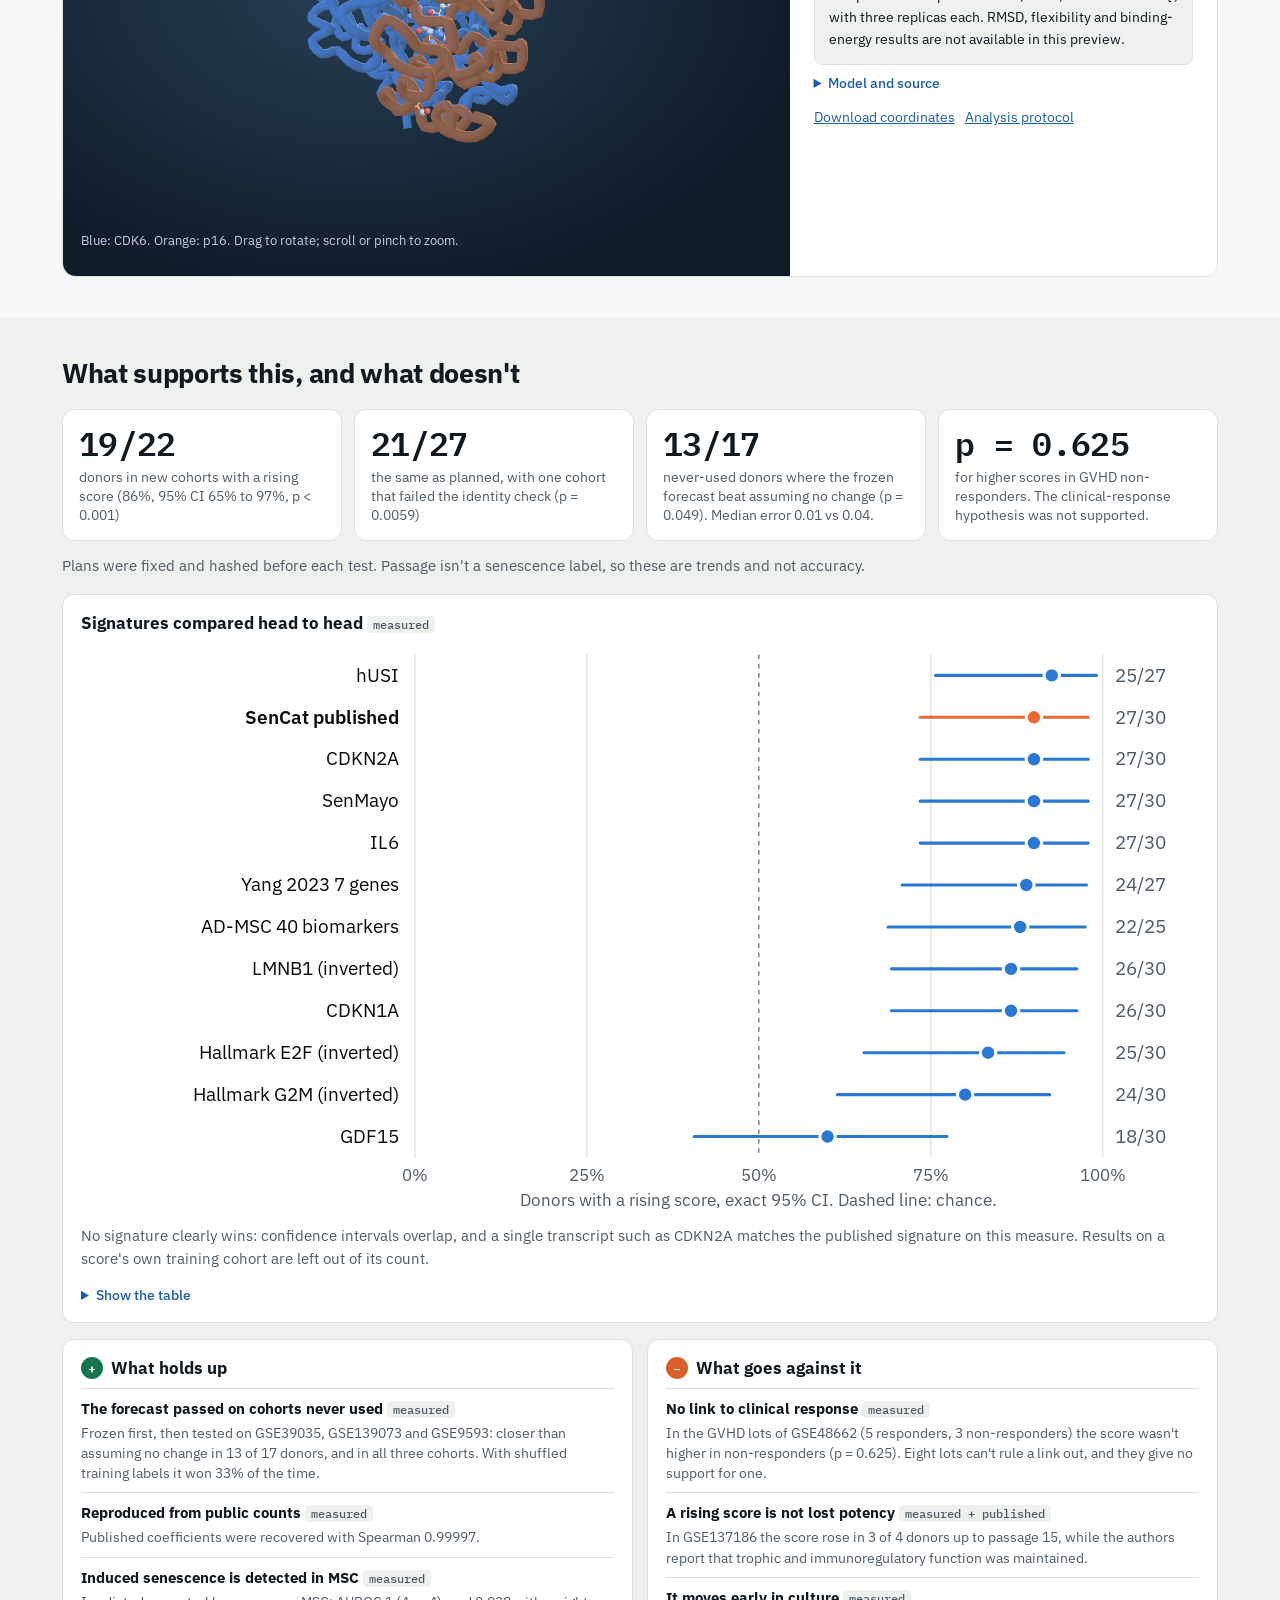
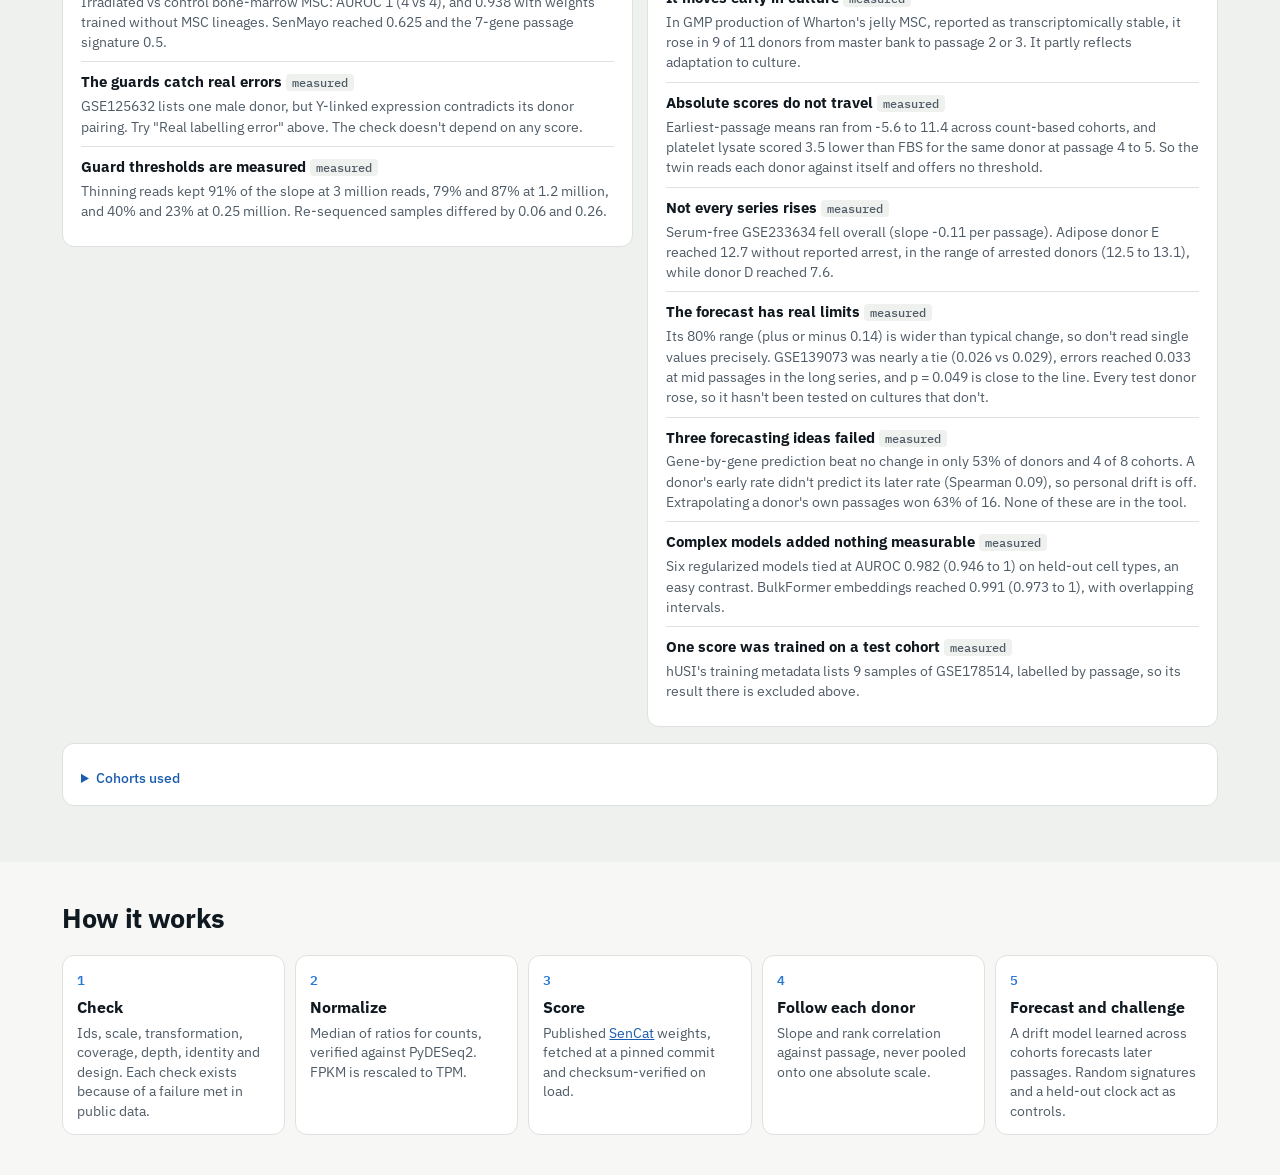
==== commit ac01cca3: "Add a verified molecular structure preview from real equilibration coordinates" ====
--- a/site/index.html
+++ b/site/index.html
@@ -19,6 +19,7 @@
     <a class="brand" href="#twin">SenGuard<span>-MSC</span></a>
     <nav aria-label="Sections">
       <a href="#twin">Culture twin</a>
+      <a href="#molecular">Molecular view</a>
       <a href="#evidence">Evidence</a>
       <a href="#method">How it works</a>
       <a href="https://github.com/DWIND-source/senguard-msc">Code</a>
@@ -105,6 +106,40 @@
     <div id="results" class="results"></div>
   </section>
 
+  <section id="molecular" class="wrap" aria-labelledby="molecular-h">
+    <p class="kicker">From gene expression to a molecular structure</p>
+    <h2 id="molecular-h">Explore the p16–CDK6 complex</h2>
+    <p class="note">p16 is encoded by CDKN2A, one of the markers studied here. This independent molecular model illustrates the complex; it does not represent an uploaded sample or change its forecast.</p>
+    <div class="md-preview-layout">
+      <div class="md-preview-stage">
+        <div id="md-canvas" role="img" aria-label="Interactive molecular structure: CDK6 in blue, p16 in orange"></div>
+        <p id="md-loading" class="md-loading" role="status">Loading the recorded structure...</p>
+        <div id="md-preview-controls" class="md-preview-controls" hidden>
+          <div id="md-preview-views" class="seg" role="group" aria-label="Molecular view">
+            <button type="button" data-mode="chain" aria-pressed="true">Complex</button>
+            <button type="button" data-mode="interface" aria-pressed="false">Interface</button>
+            <button type="button" data-mode="water" aria-pressed="false">Water &amp; ions</button>
+          </div>
+          <button type="button" id="md-rotate" aria-pressed="false">Rotate view</button>
+        </div>
+        <p id="md-preview-note" class="md-preview-note"></p>
+      </div>
+      <aside class="md-preview-info">
+        <p class="eyebrow">Recorded equilibration frame · WT</p>
+        <h3>Structure preview</h3>
+        <p id="md-source-status">One real frame from the GROMACS build and equilibration run.</p>
+        <p id="md-snapshot-info" class="md-counts"></p>
+        <div class="md-pending"><b>Production analysis pending</b><p>The planned comparison is WT, R24P, D84N and H123Q, with three replicas each. RMSD, flexibility and binding-energy results are not available in this preview.</p></div>
+        <details><summary>Model and source</summary>
+          <p>Starting complex: PDB <a href="https://www.rcsb.org/structure/1BI7">1BI7</a>. CDK6 residues 49–71 were modelled from <a href="https://www.rcsb.org/structure/1BLX">1BLX</a>. The backbone is drawn through C-alpha atoms; selected side chains are shown as sticks.</p>
+          <p>Snapshot: <a href="https://www.kaggle.com/code/phongnguyendinh/senguard-msc-h">kernel H</a>, <code>systems/wt/npt.gro</code>. Protein chains are brought into the same periodic image. No synthetic motion is added.</p>
+          <p>Source SHA-256: <code id="md-source-hash" class="md-hash"></code></p>
+        </details>
+        <div class="actions"><a href="data/md/preview.json.gz" download>Download coordinates</a><a href="https://github.com/DWIND-source/senguard-msc/blob/main/deliverables/reports/ANALYSIS_AMENDMENT_4_MD.md">Analysis protocol</a></div>
+      </aside>
+    </div>
+  </section>
+
   <section id="evidence" class="band" aria-labelledby="evidence-h">
     <div class="wrap">
       <h2 id="evidence-h">What supports this, and what doesn't</h2>
@@ -125,5 +160,6 @@
 </main>
 <div id="tip" class="tip" role="tooltip" hidden></div>
 <script type="module" src="js/app.js"></script>
+<script type="module" src="js/md-preview.js"></script>
 </body>
 </html>
--- a/site/css/app.css
+++ b/site/css/app.css
@@ -178,6 +178,25 @@
 .finding p { margin: 0; color: var(--ink2); font-size: 14px; line-height: 1.45; }
 details summary { cursor: pointer; font-size: 14px; color: var(--accent); margin-top: 8px; font-weight: 500; }
 
+/* Molecular equilibration preview */
+.md-preview-layout { display: grid; grid-template-columns: minmax(0, 1.7fr) minmax(270px, 1fr); border: 1px solid var(--line); border-radius: 14px; overflow: hidden; }
+.md-preview-stage { position: relative; min-height: 520px; background: radial-gradient(ellipse at 40% 45%, #263f54, #101b28 75%); }
+#md-canvas { position: absolute; inset: 0; }
+.md-preview-controls { position: absolute; top: 16px; left: 16px; right: 16px; display: flex; gap: 8px; flex-wrap: wrap; align-items: center; }
+.md-preview-controls[hidden] { display: none; }
+#md-rotate { background: #20384c; color: #e2edf6; border: 1px solid #476075; border-radius: 7px; padding: 7px 10px; font: 12px var(--sans); cursor: pointer; }
+.md-preview-note { position: absolute; bottom: 12px; left: 18px; right: 18px; color: #c1d0df; font-size: 13px; pointer-events: none; }
+.md-loading { position: absolute; top: 42%; left: 24px; right: 24px; color: #dbe9f3; }
+.md-preview-info { padding: 24px; background: var(--card); font-size: 14px; }
+.md-preview-info h3 { font-size: 24px; margin: 5px 0 12px; }
+.md-preview-info .eyebrow { color: var(--ink2); }
+.md-counts { font: 12px var(--mono); color: var(--ink2); }
+.md-pending { margin-top: 20px; padding: 14px; border: 1px solid var(--line); border-radius: 8px; background: var(--band); }
+.md-pending p { margin: 6px 0 0; }
+.md-hash { display: block; overflow-wrap: anywhere; font-size: 11px; }
+@media (max-width: 980px) { .md-preview-layout { grid-template-columns: minmax(0, 1fr); } }
+@media (max-width: 560px) { .md-preview-stage { min-height: 420px; } .md-preview-info { padding: 18px; } .md-preview-controls { left: 10px; right: 10px; } }
+
 /* Method */
 .pipeline { list-style: none; padding: 0; margin: 0; display: grid; grid-template-columns: repeat(5, minmax(0, 1fr)); gap: 10px; }
 .pipeline li { background: var(--card); border: 1px solid var(--line); border-radius: 12px; padding: 13px 14px; position: relative; }
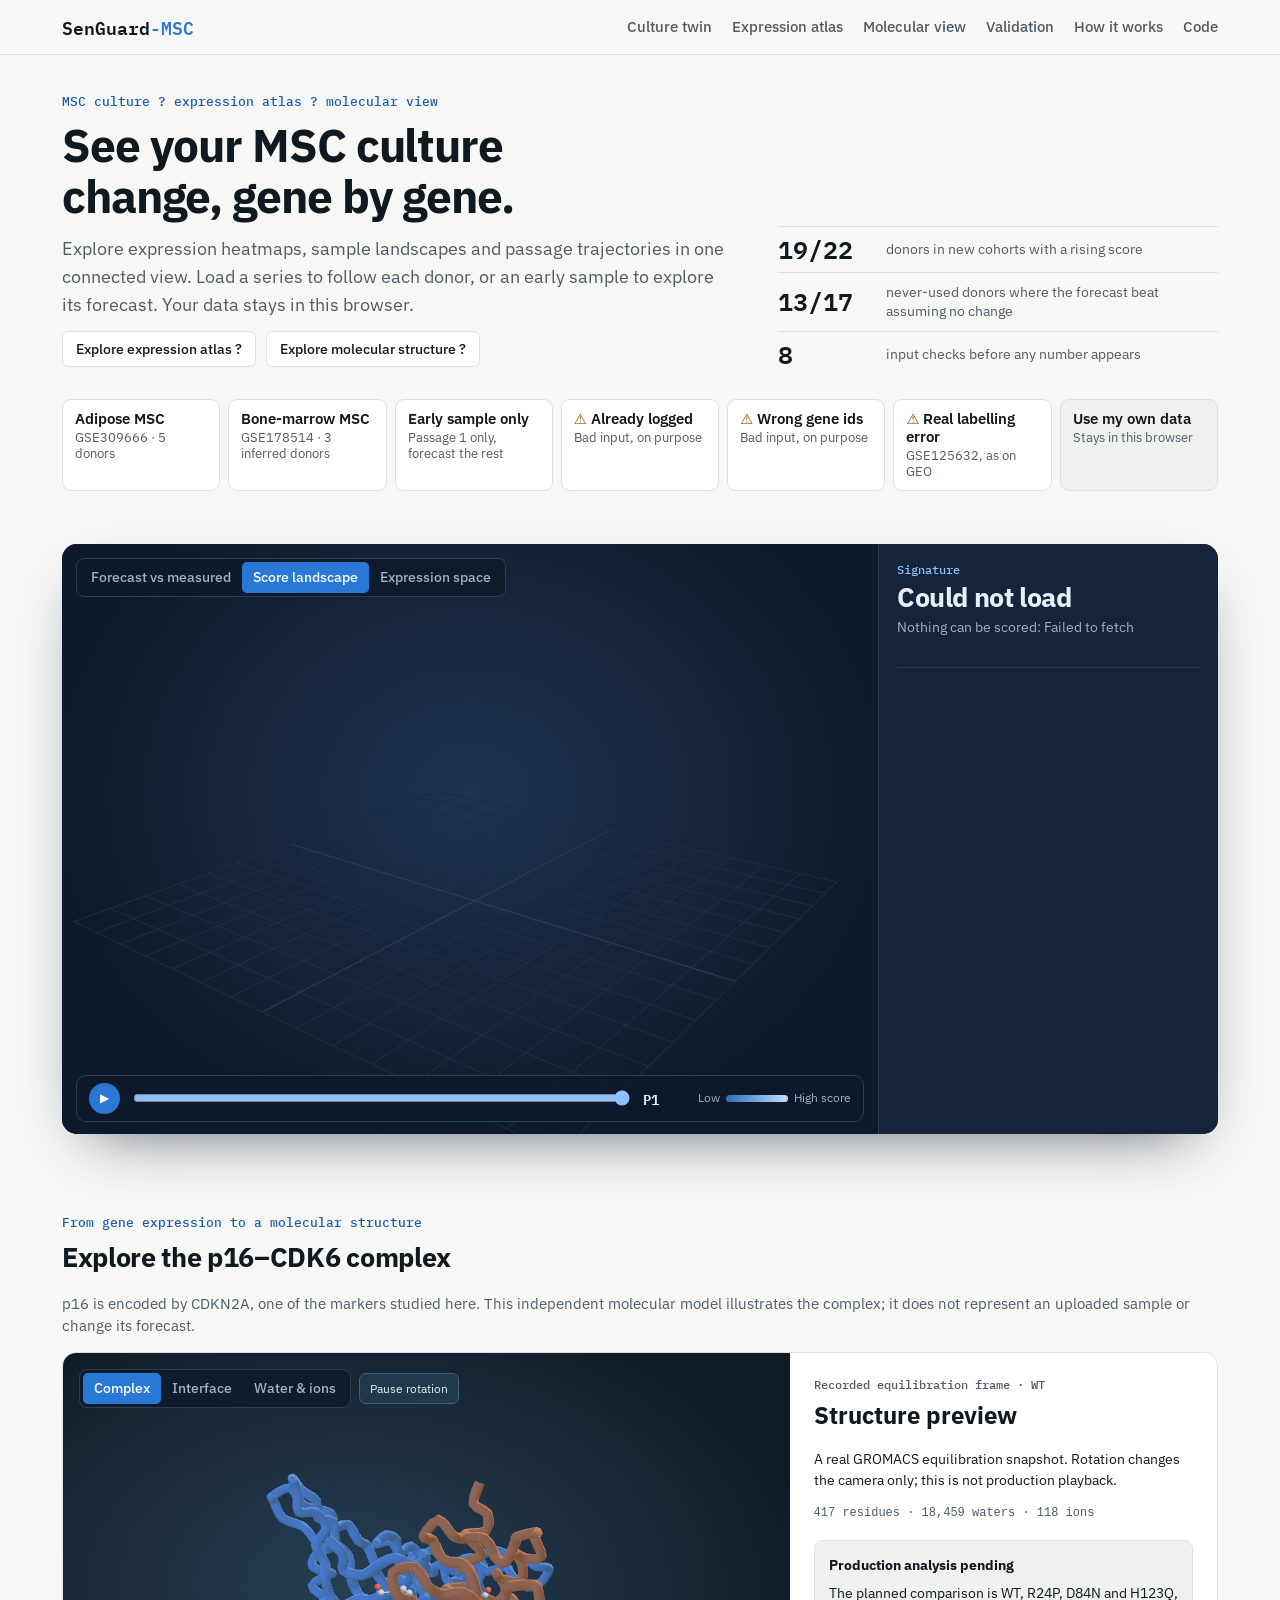
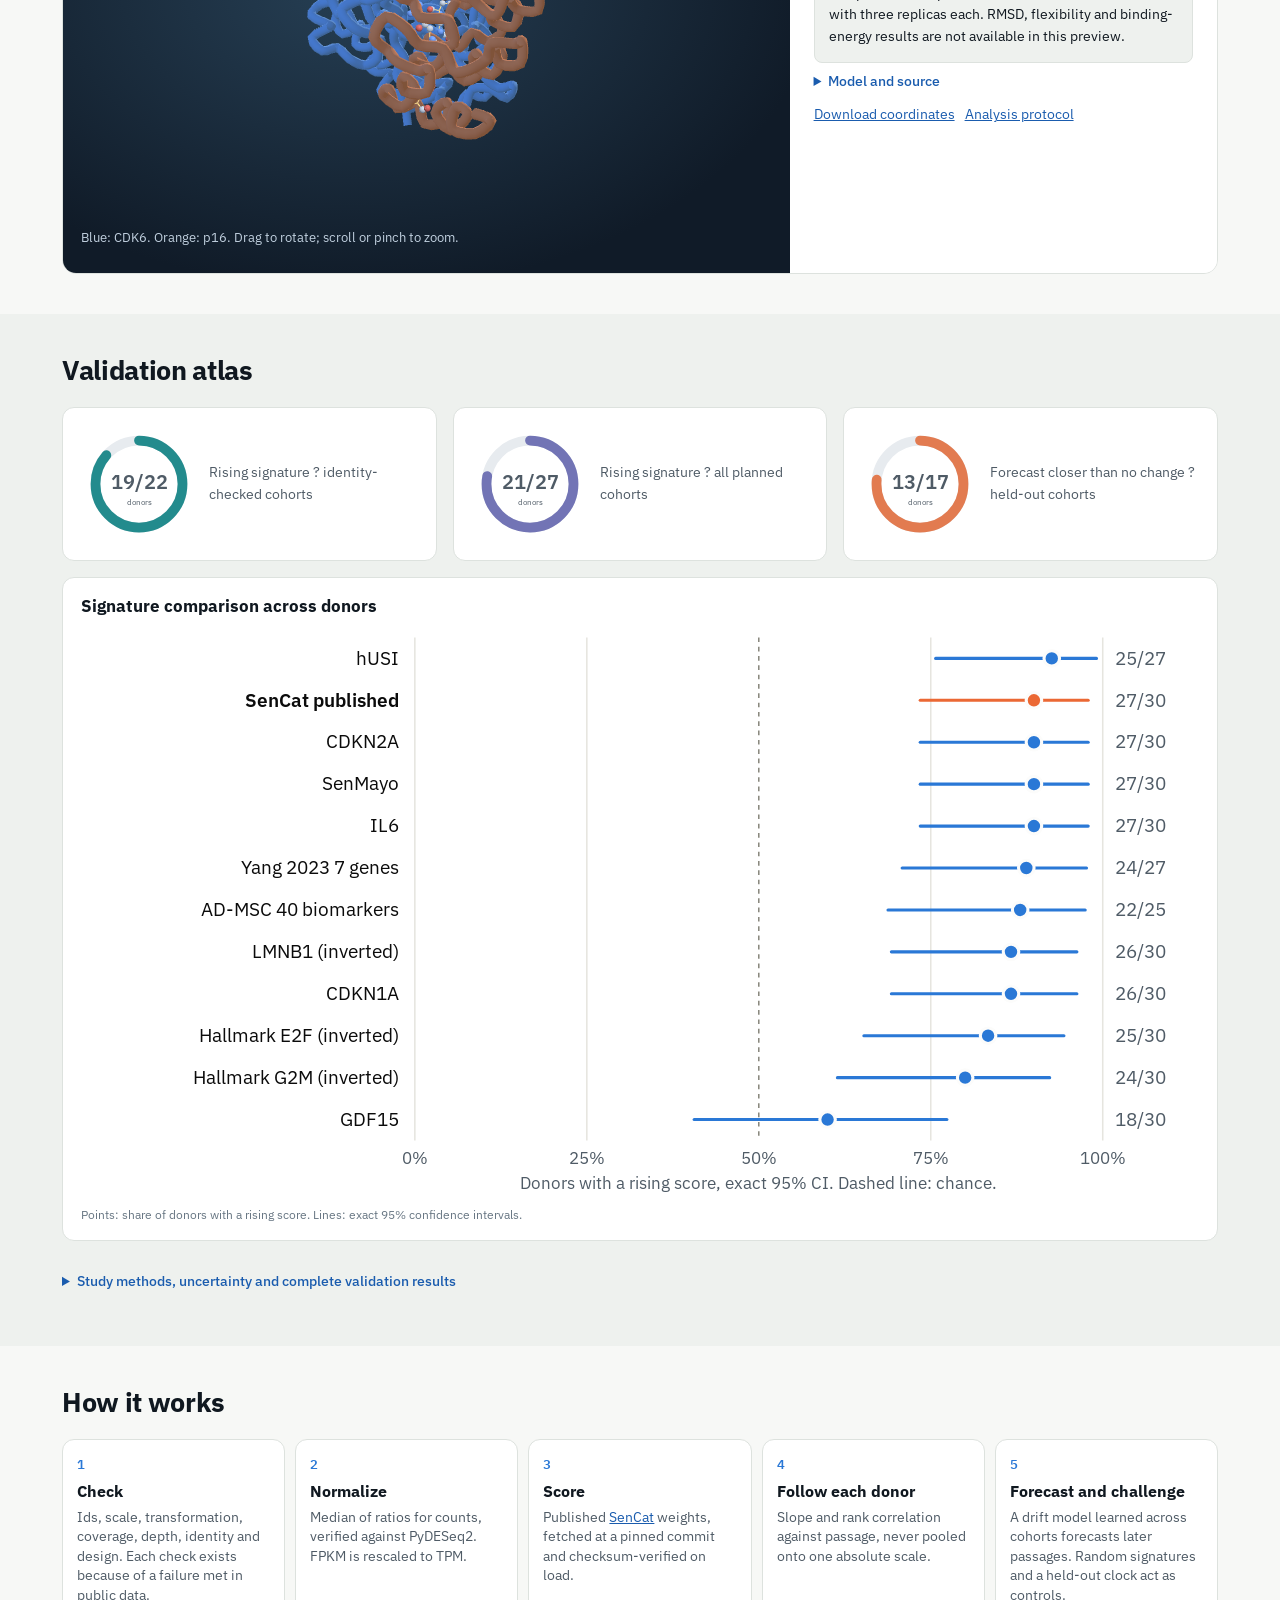
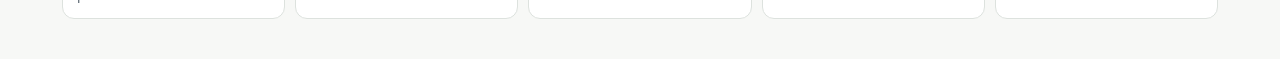
==== commit 6b87fe6c: "Add linked expression heatmaps, PCA and visual forecast panels" ====
--- a/site/index.html
+++ b/site/index.html
@@ -4,7 +4,7 @@
 <meta charset="utf-8">
 <meta name="viewport" content="width=device-width, initial-scale=1">
 <title>SenGuard-MSC</title>
-<meta name="description" content="A data twin of mesenchymal stromal cell culture series. Checks the data, tracks a senescence signature across passages, and refuses to answer when the data can't support one. Research prototype.">
+<meta name="description" content="Explore MSC gene expression, sample landscapes and passage forecasts in an interactive data atlas.">
 <link rel="preconnect" href="https://fonts.googleapis.com">
 <link rel="preconnect" href="https://fonts.gstatic.com" crossorigin>
 <link href="https://fonts.googleapis.com/css2?family=IBM+Plex+Mono:wght@400;500;600&family=IBM+Plex+Sans:wght@400;500;600;700&display=swap" rel="stylesheet">
@@ -19,8 +19,9 @@
     <a class="brand" href="#twin">SenGuard<span>-MSC</span></a>
     <nav aria-label="Sections">
       <a href="#twin">Culture twin</a>
+      <a href="#expression-atlas">Expression atlas</a>
       <a href="#molecular">Molecular view</a>
-      <a href="#evidence">Evidence</a>
+      <a href="#evidence">Validation</a>
       <a href="#method">How it works</a>
       <a href="https://github.com/DWIND-source/senguard-msc">Code</a>
     </nav>
@@ -30,9 +31,10 @@
 <section class="hero">
   <div class="wrap hero-grid">
     <div>
-      <p class="kicker">For research use. Not a potency or release test.</p>
-      <h1>See where an MSC culture's senescence signature is heading, before you expand it.</h1>
-      <p class="lede">Give it one early RNA-seq sample and it forecasts the signature at later passages. Give it a series and it builds a data twin, donor by donor. It refuses to answer when the data can't support one, and your data stays in this browser.</p>
+      <p class="kicker">MSC culture ? expression atlas ? molecular view</p>
+      <h1>See your MSC culture change, gene by gene.</h1>
+      <p class="lede">Explore expression heatmaps, sample landscapes and passage trajectories in one connected view. Load a series to follow each donor, or an early sample to explore its forecast. Your data stays in this browser.</p>
+      <div class="actions"><a class="secondary" href="#expression-atlas">Explore expression atlas ?</a><a class="secondary" href="#molecular">Explore molecular structure ?</a></div>
     </div>
     <dl class="hero-stats" id="hero-stats" aria-label="Key results"></dl>
   </div>
@@ -142,7 +144,7 @@
 
   <section id="evidence" class="band" aria-labelledby="evidence-h">
     <div class="wrap">
-      <h2 id="evidence-h">What supports this, and what doesn't</h2>
+      <h2 id="evidence-h">Validation atlas</h2>
       <div id="evidence-body"><p class="status">Loading results...</p></div>
     </div>
   </section>
--- a/site/css/app.css
+++ b/site/css/app.css
@@ -197,6 +197,46 @@
 @media (max-width: 980px) { .md-preview-layout { grid-template-columns: minmax(0, 1fr); } }
 @media (max-width: 560px) { .md-preview-stage { min-height: 420px; } .md-preview-info { padding: 18px; } .md-preview-controls { left: 10px; right: 10px; } }
 
+/* Linked expression atlas */
+.atlas-wide { grid-column: 1 / -1; min-width: 0; }
+.atlas-heading { display: flex; justify-content: space-between; gap: 20px; align-items: end; margin: 24px 0 18px; }
+.atlas-heading h2 { margin: 0 0 7px; }
+.atlas-heading p:not(.kicker) { margin: 0; color: var(--ink2); font-size: 14px; }
+.atlas-heading label { flex: none; font-size: 13px; display: grid; gap: 5px; }
+.atlas-grid { display: grid; grid-template-columns: minmax(0, 1.1fr) minmax(0, 1fr); gap: 16px; }
+.atlas-card { min-width: 0; background: #fff; border: 1px solid var(--line); border-radius: 13px; padding: 18px; }
+.atlas-card h3 { font-size: 16px; margin-bottom: 14px; }
+.atlas-stack { display: grid; gap: 16px; }
+.atlas-scroll { overflow-x: auto; scrollbar-width: thin; }
+.atlas-scroll svg { width: 100%; min-width: 520px; display: block; }
+.atlas-card svg text, #forecast-chart svg text { font: 11px var(--sans); fill: #536171; }
+.atlas-card svg text[fill] { fill: revert-layer; }
+.atlas-card svg, #forecast-chart svg { display: block; width: 100%; }
+.panel-letter { color: var(--accent); font: 600 12px var(--mono); margin-right: 9px; }
+.atlas-caption { color: #667582; font-size: 12px; line-height: 1.5; margin: 12px 0 0; }
+.atlas-scale, .atlas-passage-scale { display: flex; align-items: center; gap: 8px; font-size: 11px; color: #657383; margin: 10px 0 14px; flex-wrap: wrap; }
+.atlas-scale i { width: 110px; height: 9px; border-radius: 3px; background: linear-gradient(90deg,#315ba0,#f9f7f2,#bc3142); }
+.atlas-scale small { margin-left: auto; }
+.atlas-passage-scale { justify-content: center; }
+.atlas-passage-scale i { width: 100px; height: 8px; background: linear-gradient(90deg,#f0c049,#7e3079); border-radius: 3px; }
+.atlas-gene, [data-sample] { cursor: pointer; }
+.atlas-gene.active { font-weight: 700; fill: #174f8d; }
+.atlas-selected { stroke: #132c49 !important; stroke-width: 2.5px !important; }
+.atlas-point:hover { stroke: #132c49; stroke-width: 2.5px; }
+.atlas-legend { display: flex; flex-wrap: wrap; gap: 8px 16px; justify-content: center; font-size: 11px; color: #5b6875; margin: 8px 0; }
+.atlas-legend span { display: inline-flex; align-items: center; gap: 5px; }
+.atlas-legend i { width: 8px; height: 8px; border-radius: 50%; }
+.atlas-card-head { display: flex; align-items: start; justify-content: space-between; gap: 10px; }
+.atlas-card select, .atlas-heading select { border: 1px solid #ccd6dd; border-radius: 6px; padding: 5px; background: #fff; }
+#atlas-bubble svg { max-height: 540px; }
+.evidence-rings { display: grid; grid-template-columns: repeat(3,minmax(0,1fr)); gap: 16px; }
+.evidence-ring { display: flex; align-items: center; gap: 10px; padding: 16px; border: 1px solid var(--line); border-radius: 12px; background: #fff; }
+.evidence-ring svg { width: 120px; flex: none; }
+.evidence-ring p { font-size: 14px; color: var(--ink2); }
+.evidence-details > summary { padding: 14px 0; }
+@media (max-width: 980px) { .atlas-grid { grid-template-columns: minmax(0,1fr); } .evidence-ring { flex-direction: column; text-align: center; } }
+@media (max-width: 560px) { .atlas-heading { align-items: start; flex-direction: column; } .atlas-card { padding: 12px; } .evidence-rings { grid-template-columns: minmax(0,1fr); } .evidence-ring { flex-direction: row; text-align: left; } }
+
 /* Method */
 .pipeline { list-style: none; padding: 0; margin: 0; display: grid; grid-template-columns: repeat(5, minmax(0, 1fr)); gap: 10px; }
 .pipeline li { background: var(--card); border: 1px solid var(--line); border-radius: 12px; padding: 13px 14px; position: relative; }
@@ -226,3 +266,6 @@
   h2 { font-size: 23px; }
 }
 @media print { .top, .scenarios, .upload, .actions, nav, .stage-bottom, .stage-top { display: none; } }
+
+.atlas-heading .atlas-selection { margin-top: 7px; color: var(--accent); font-size: 12px; }
+@media (max-width: 560px) { #atlas-pca svg text, #atlas-curve svg text { font-size: 15px; } #forecast-chart { overflow-x: auto; } #forecast-chart svg { min-width: 720px; } }
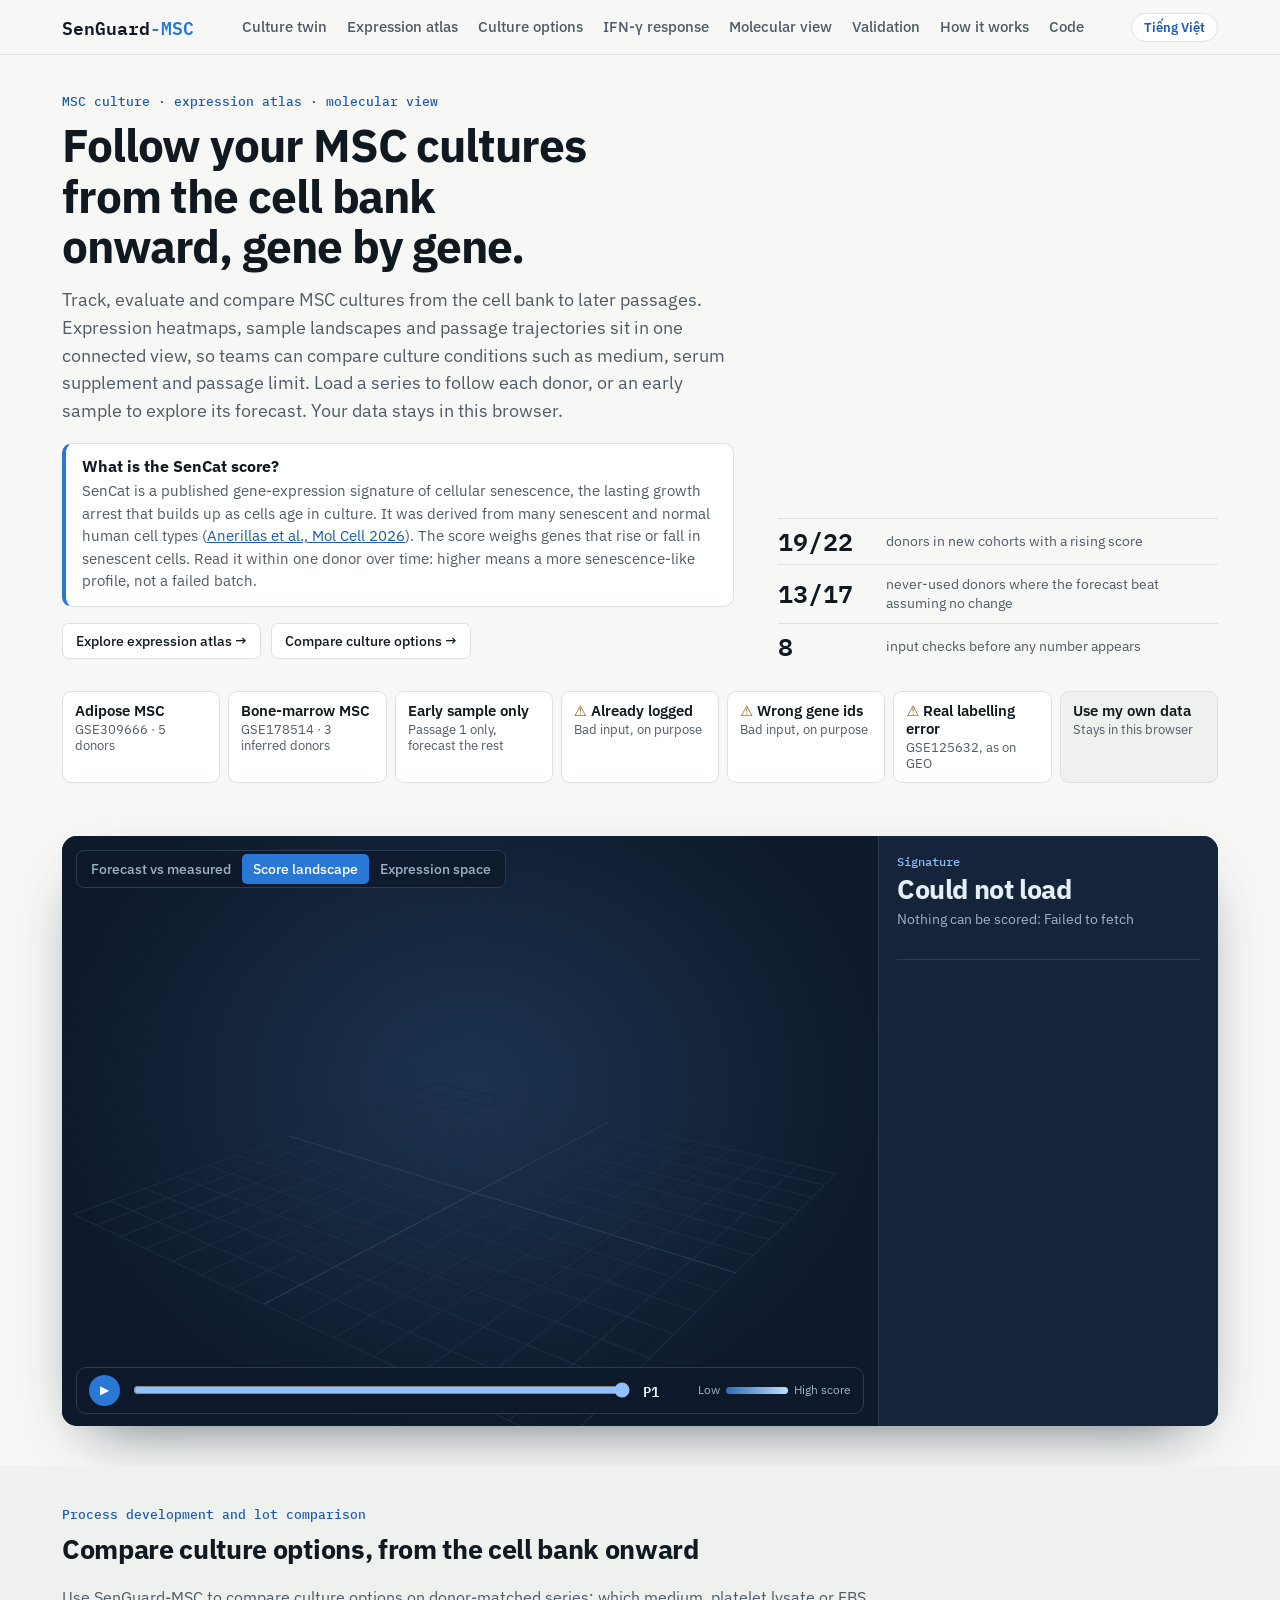
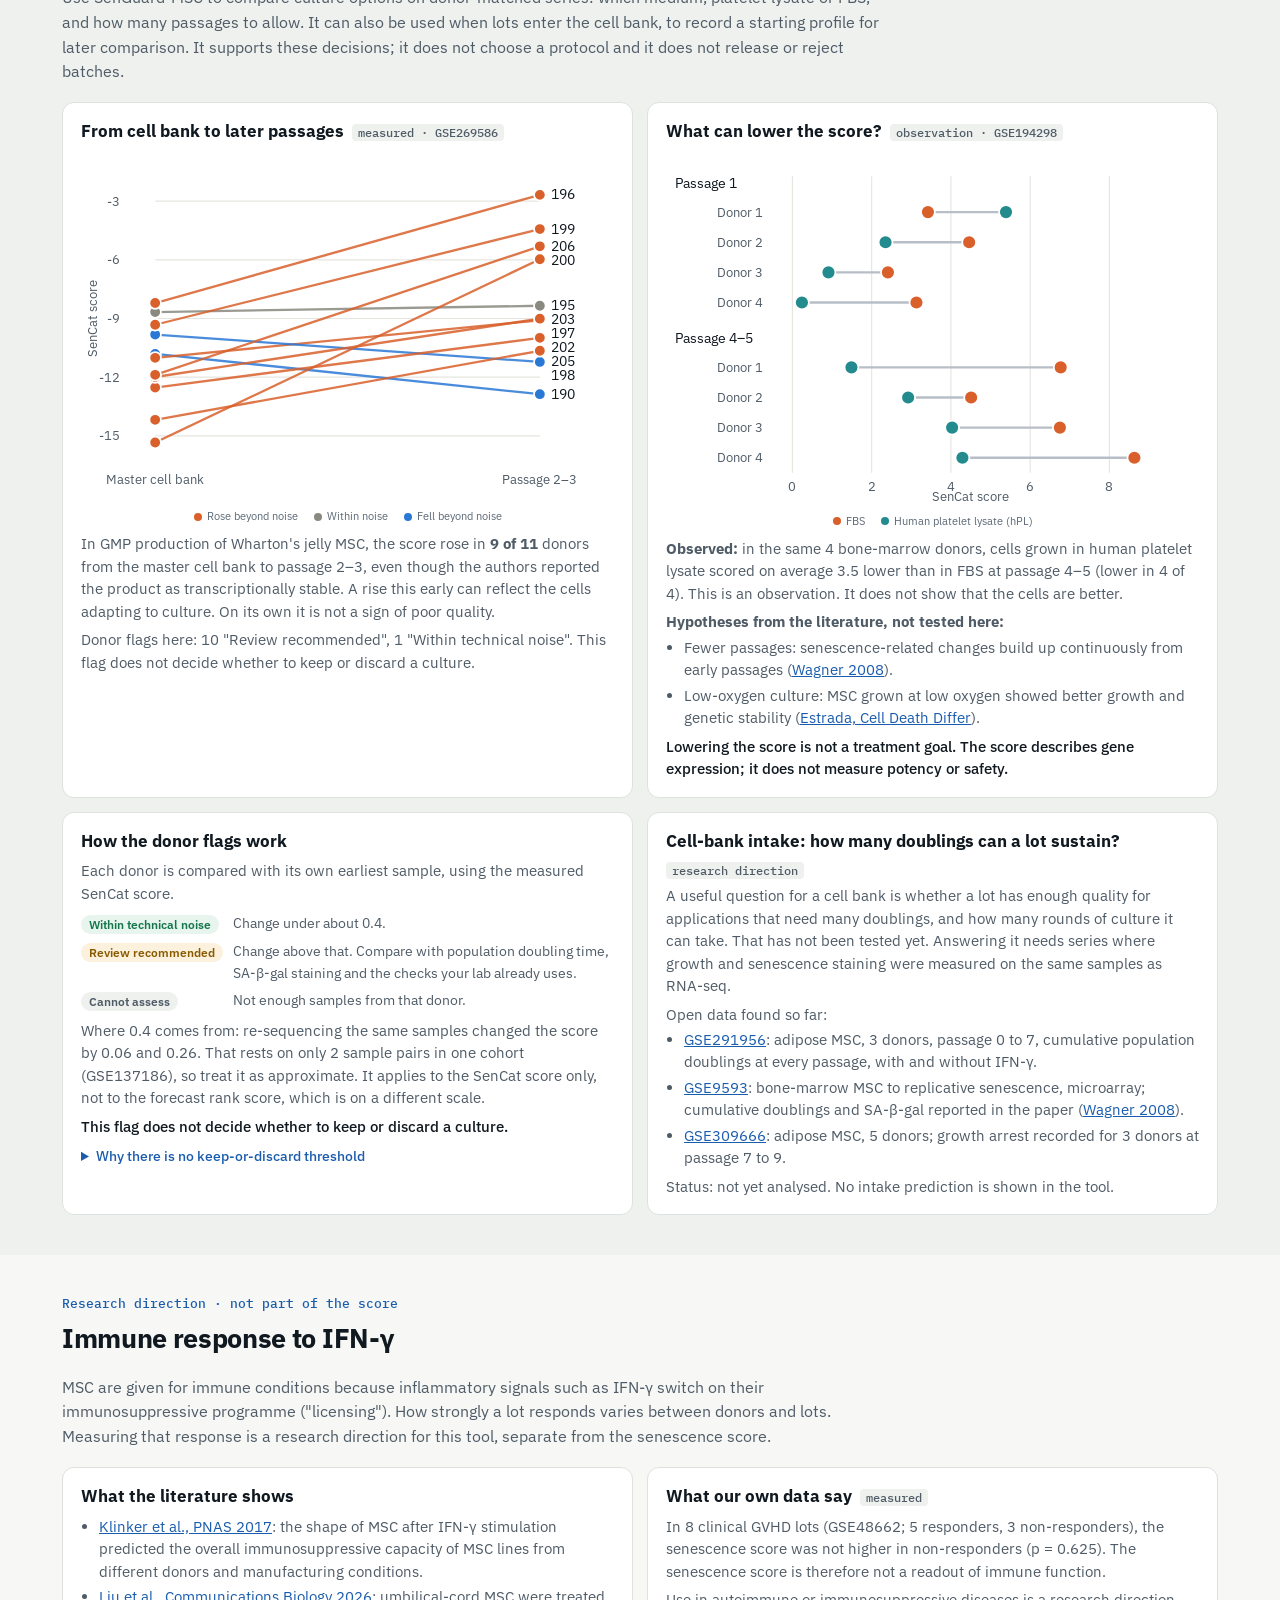
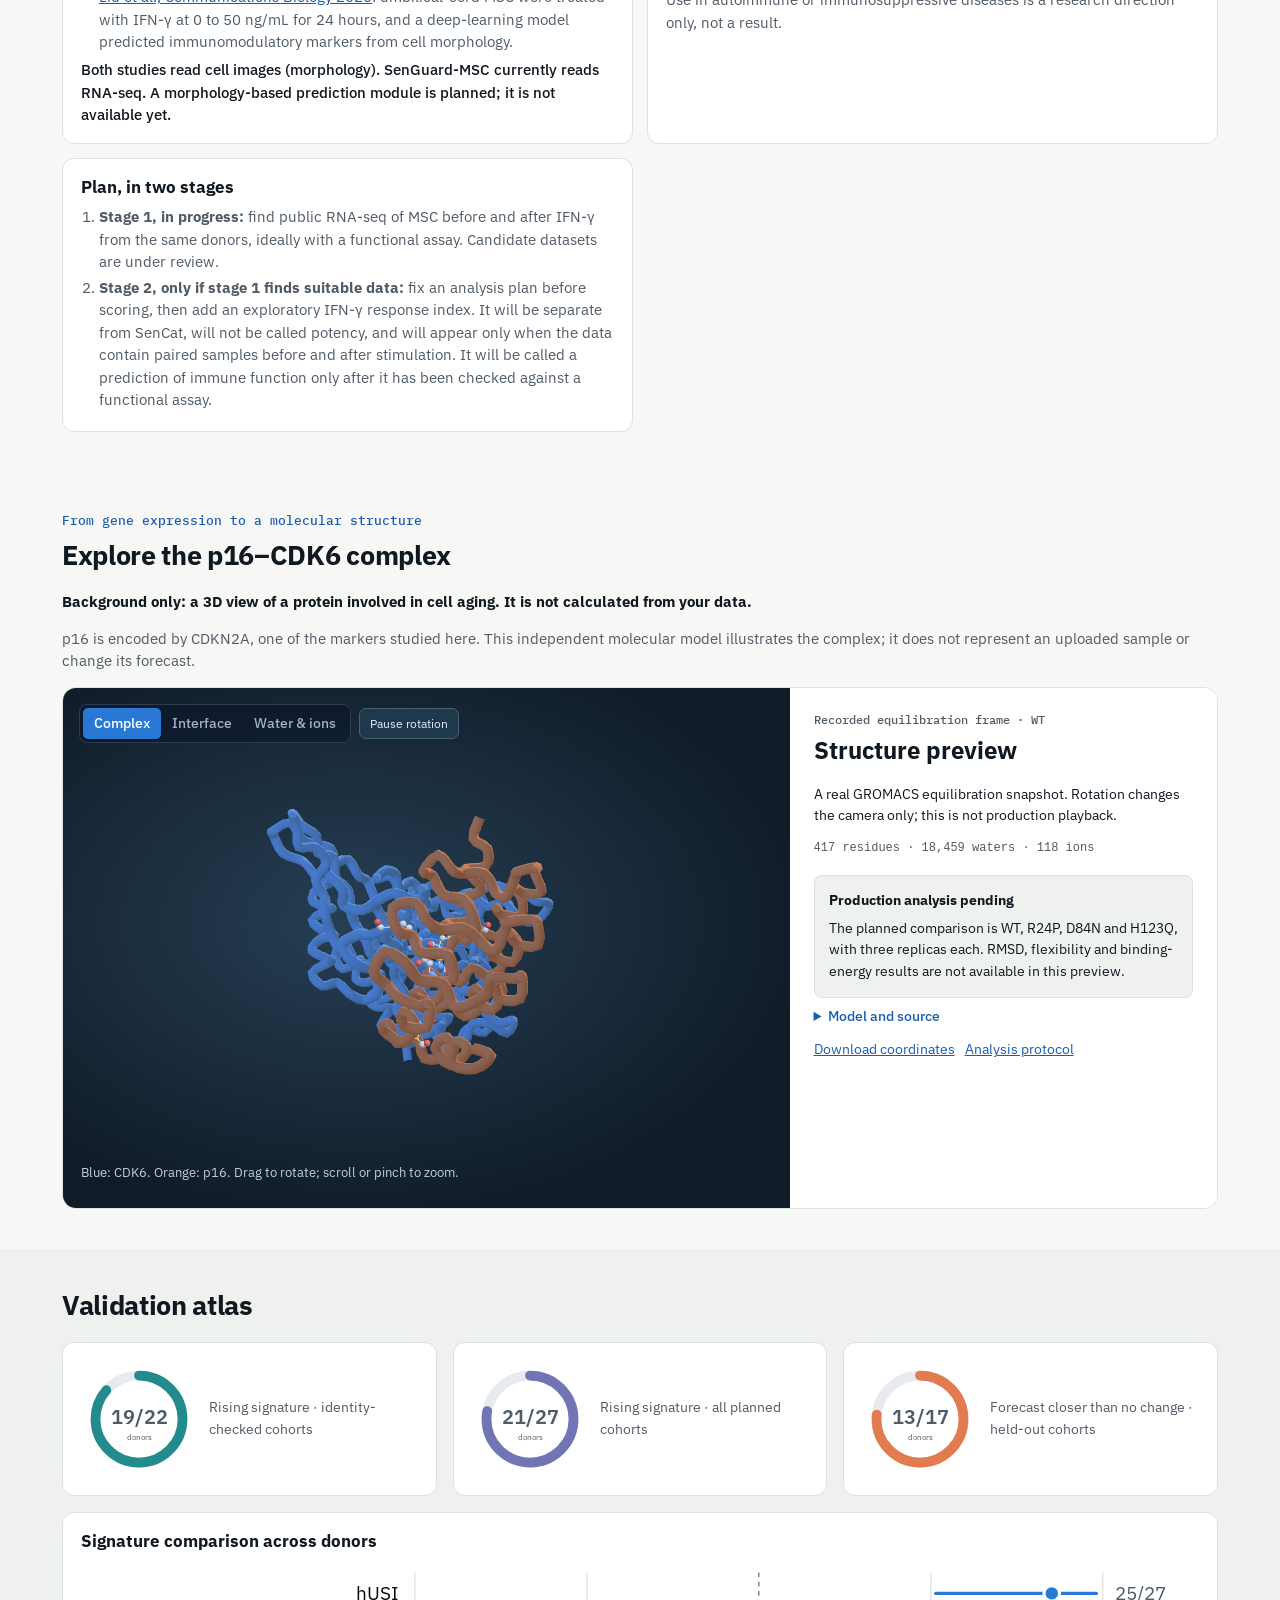
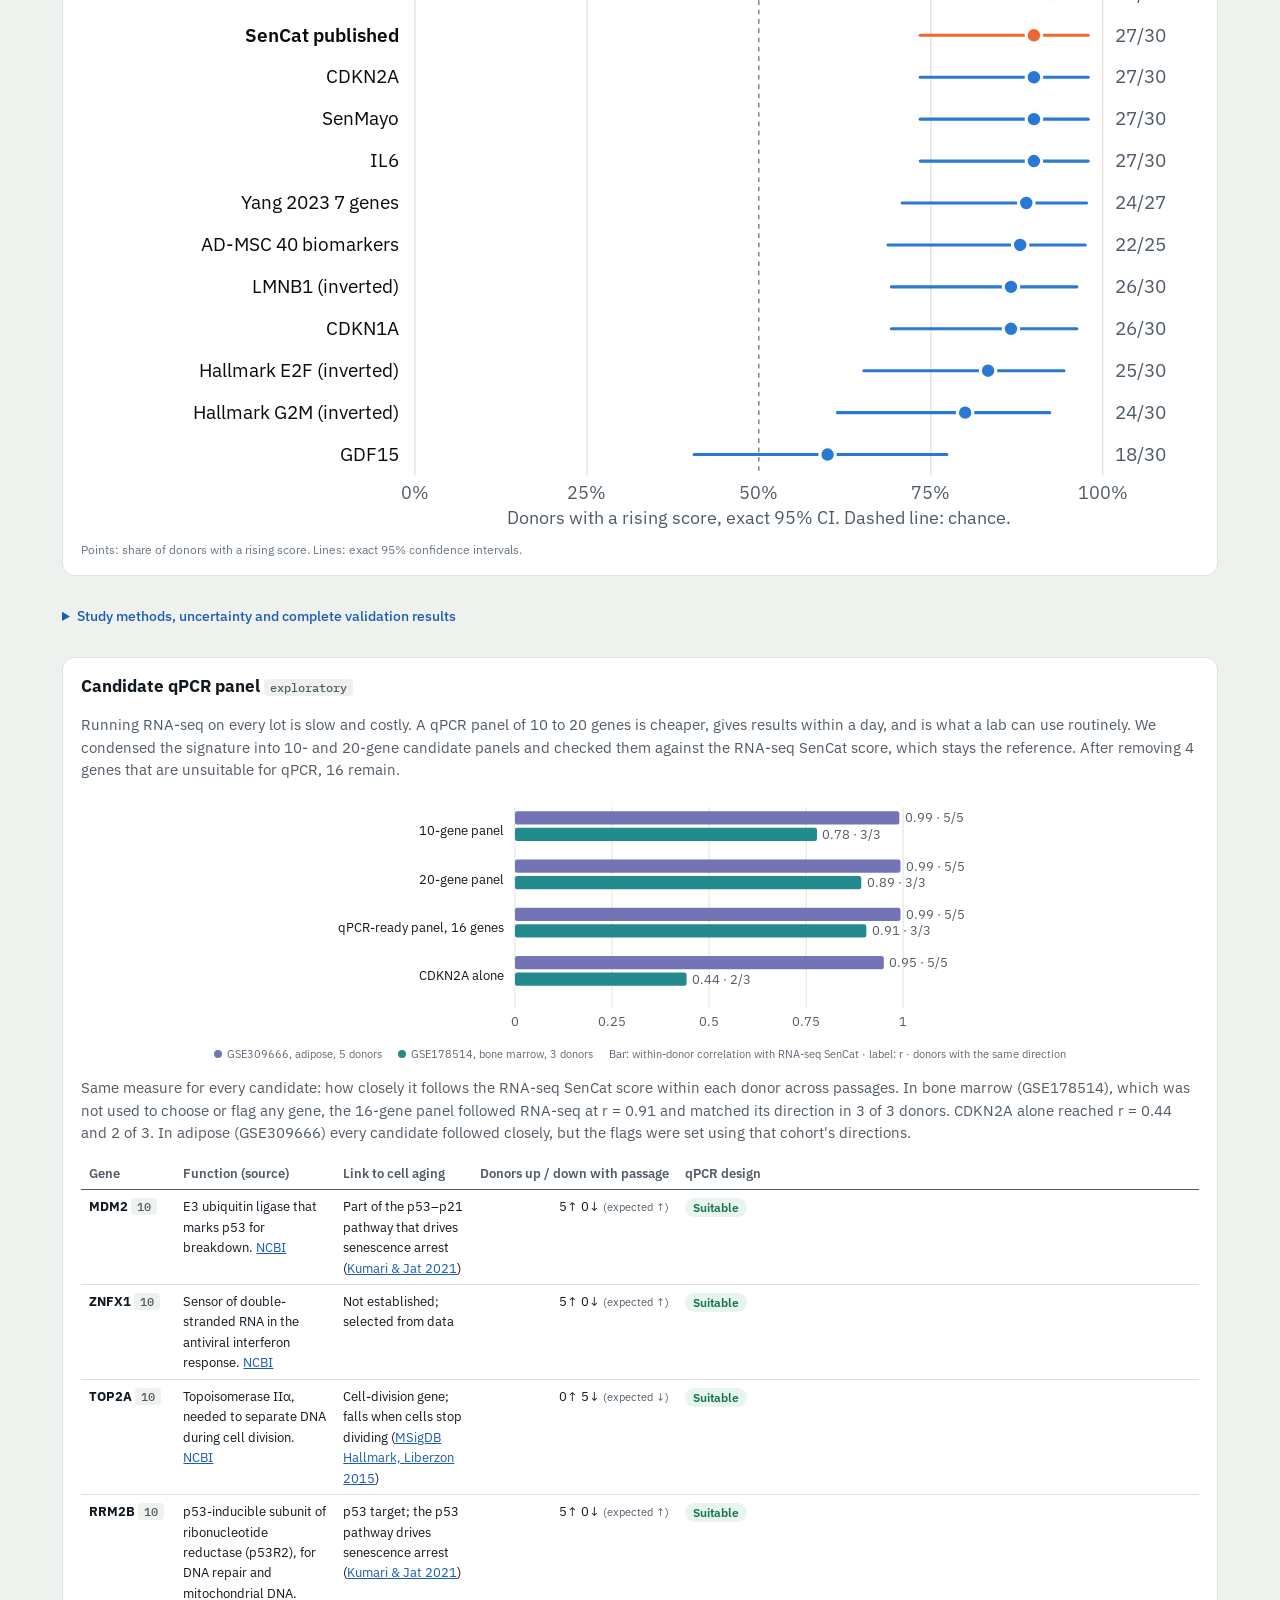
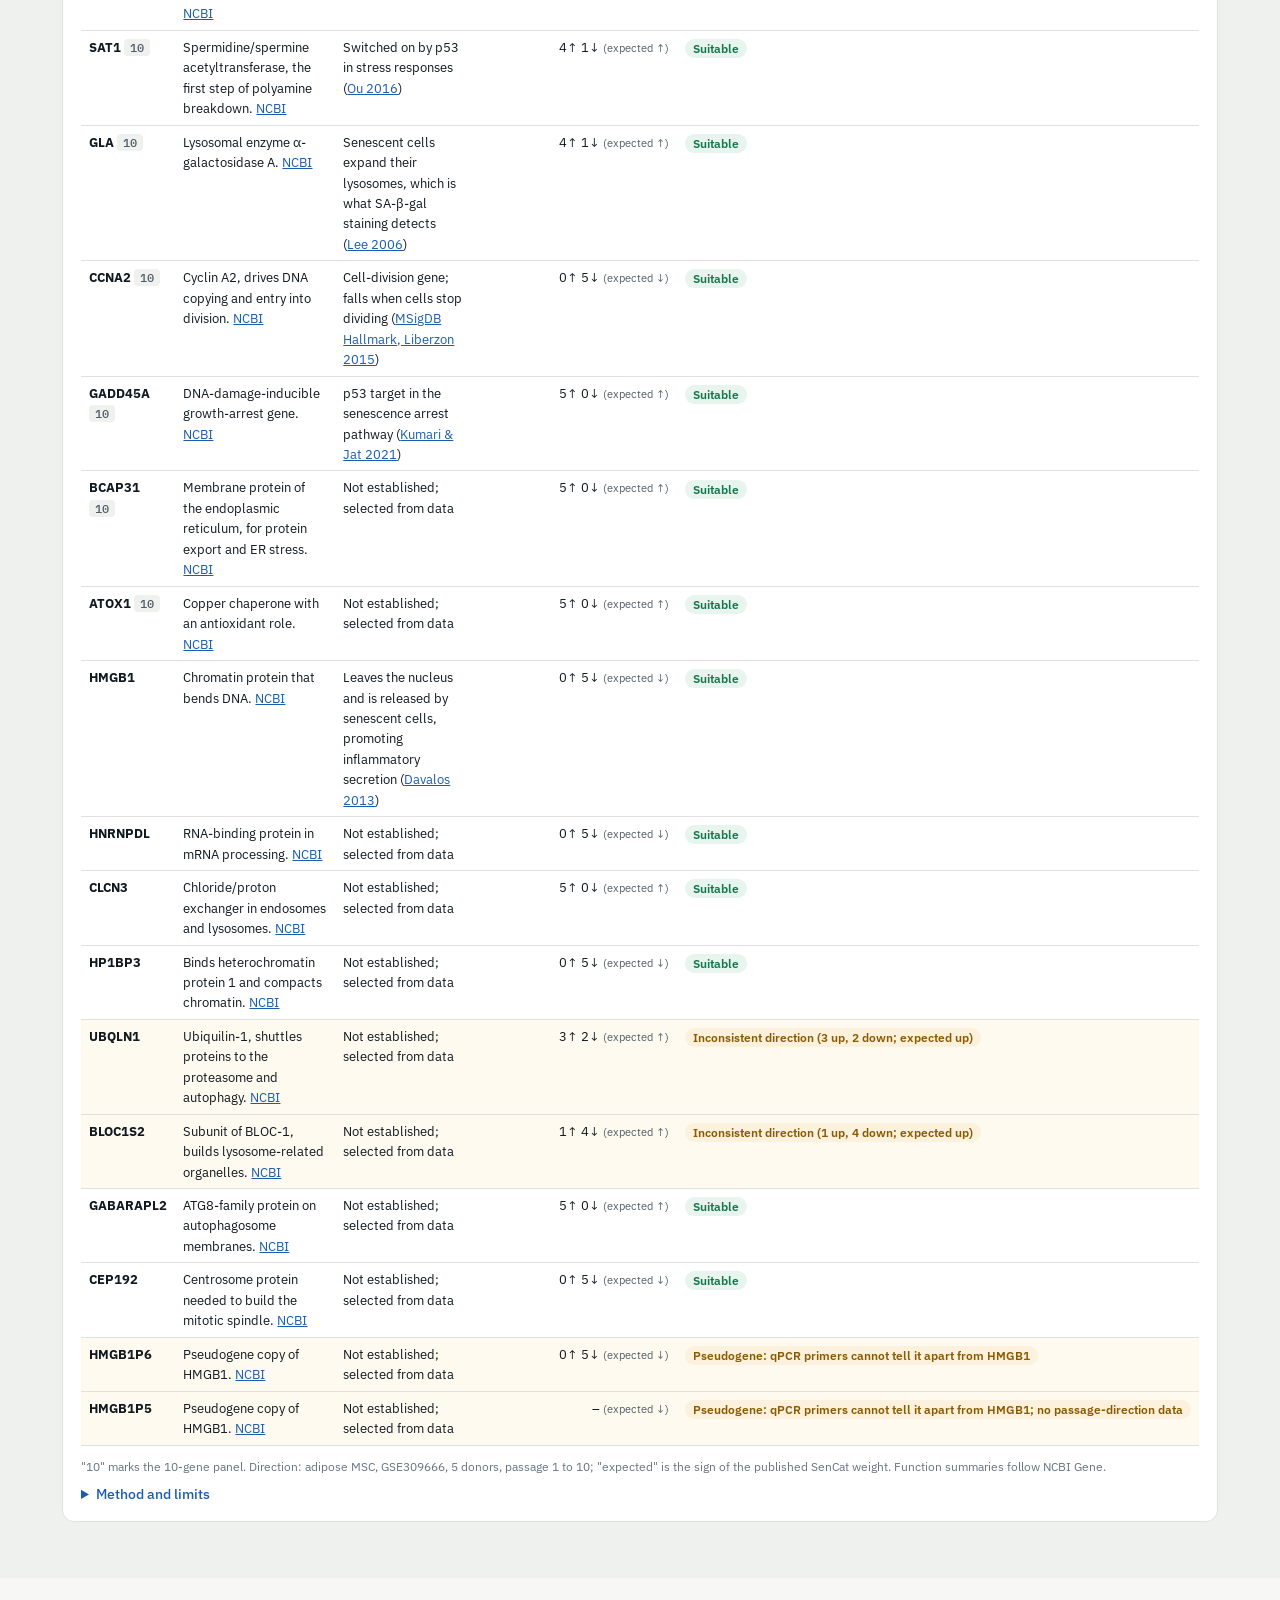
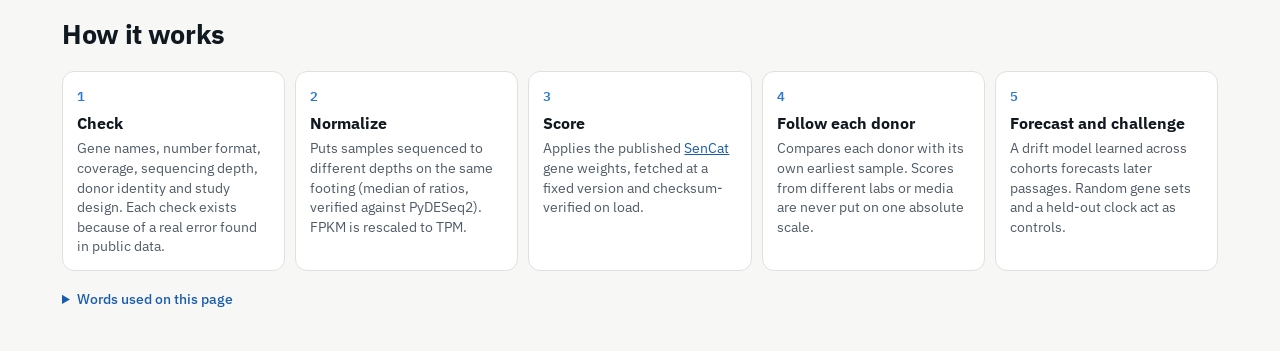
==== commit 1fbc5d5e: "Add plain-language culture comparison, donor flags, qPCR panel and Vietnamese view - What is the Sen" ====
--- a/site/index.html
+++ b/site/index.html
@@ -4,7 +4,7 @@
 <meta charset="utf-8">
 <meta name="viewport" content="width=device-width, initial-scale=1">
 <title>SenGuard-MSC</title>
-<meta name="description" content="Explore MSC gene expression, sample landscapes and passage forecasts in an interactive data atlas.">
+<meta name="description" content="Track and compare MSC cultures from the cell bank onward: expression heatmaps, sample landscapes and passage forecasts in one interactive atlas.">
 <link rel="preconnect" href="https://fonts.googleapis.com">
 <link rel="preconnect" href="https://fonts.gstatic.com" crossorigin>
 <link href="https://fonts.googleapis.com/css2?family=IBM+Plex+Mono:wght@400;500;600&family=IBM+Plex+Sans:wght@400;500;600;700&display=swap" rel="stylesheet">
@@ -18,23 +18,30 @@
   <div class="wrap top-row">
     <a class="brand" href="#twin">SenGuard<span>-MSC</span></a>
     <nav aria-label="Sections">
-      <a href="#twin">Culture twin</a>
-      <a href="#expression-atlas">Expression atlas</a>
-      <a href="#molecular">Molecular view</a>
-      <a href="#evidence">Validation</a>
-      <a href="#method">How it works</a>
-      <a href="https://github.com/DWIND-source/senguard-msc">Code</a>
+      <a href="#twin" data-i18n="navTwin">Culture twin</a>
+      <a href="#expression-atlas" data-i18n="navAtlas">Expression atlas</a>
+      <a href="#process" data-i18n="navProcess">Culture options</a>
+      <a href="#immune" data-i18n="navImmune">IFN-γ response</a>
+      <a href="#molecular" data-i18n="navMolecular">Molecular view</a>
+      <a href="#evidence" data-i18n="navEvidence">Validation</a>
+      <a href="#method" data-i18n="navMethod">How it works</a>
+      <a href="https://github.com/DWIND-source/senguard-msc" data-i18n="navCode">Code</a>
     </nav>
+    <button type="button" id="lang-toggle" class="lang-toggle" lang="vi" aria-label="Xem bằng tiếng Việt">Tiếng Việt</button>
   </div>
 </header>
 
 <section class="hero">
   <div class="wrap hero-grid">
     <div>
-      <p class="kicker">MSC culture ? expression atlas ? molecular view</p>
-      <h1>See your MSC culture change, gene by gene.</h1>
-      <p class="lede">Explore expression heatmaps, sample landscapes and passage trajectories in one connected view. Load a series to follow each donor, or an early sample to explore its forecast. Your data stays in this browser.</p>
-      <div class="actions"><a class="secondary" href="#expression-atlas">Explore expression atlas ?</a><a class="secondary" href="#molecular">Explore molecular structure ?</a></div>
+      <p class="kicker" data-i18n="heroKicker">MSC culture · expression atlas · molecular view</p>
+      <h1 data-i18n="heroTitle">Follow your MSC cultures from the cell bank onward, gene by gene.</h1>
+      <p class="lede" data-i18n="heroLede">Track, evaluate and compare MSC cultures from the cell bank to later passages. Expression heatmaps, sample landscapes and passage trajectories sit in one connected view, so teams can compare culture conditions such as medium, serum supplement and passage limit. Load a series to follow each donor, or an early sample to explore its forecast. Your data stays in this browser.</p>
+      <aside class="explain" id="sencat-what" aria-labelledby="sencat-what-h">
+        <h2 id="sencat-what-h" data-i18n="sencatWhatH">What is the SenCat score?</h2>
+        <p data-i18n="sencatWhat">SenCat is a published gene-expression signature of cellular senescence, the lasting growth arrest that builds up as cells age in culture. It was derived from many senescent and normal human cell types (<a href="https://doi.org/10.1016/j.molcel.2026.05.017">Anerillas et al., Mol Cell 2026</a>). The score weighs genes that rise or fall in senescent cells. Read it within one donor over time: higher means a more senescence-like profile, not a failed batch.</p>
+      </aside>
+      <div class="actions"><a class="secondary" href="#expression-atlas" data-i18n="heroAtlas">Explore expression atlas →</a><a class="secondary" href="#process" data-i18n="heroProcess">Compare culture options →</a></div>
     </div>
     <dl class="hero-stats" id="hero-stats" aria-label="Key results"></dl>
   </div>
@@ -44,24 +51,24 @@
   <section id="twin" class="wrap" aria-labelledby="twin-h">
     <h2 id="twin-h" class="sr">Culture twin</h2>
     <div class="scenarios" role="group" aria-label="Choose data">
-      <button type="button" class="scenario" data-scenario="adipose"><b>Adipose MSC</b><small>GSE309666 · 5 donors</small></button>
-      <button type="button" class="scenario" data-scenario="marrow"><b>Bone-marrow MSC</b><small>GSE178514 · 3 inferred donors</small></button>
-      <button type="button" class="scenario" data-scenario="early"><b>Early sample only</b><small>Passage 1 only, forecast the rest</small></button>
-      <button type="button" class="scenario bad" data-scenario="logged"><b>Already logged</b><small>Bad input, on purpose</small></button>
-      <button type="button" class="scenario bad" data-scenario="entrez"><b>Wrong gene ids</b><small>Bad input, on purpose</small></button>
-      <button type="button" class="scenario bad" data-scenario="mislabelled"><b>Real labelling error</b><small>GSE125632, as on GEO</small></button>
-      <button type="button" class="scenario own" data-scenario="upload"><b>Use my own data</b><small>Stays in this browser</small></button>
+      <button type="button" class="scenario" data-scenario="adipose"><b data-i18n="scAdipose">Adipose MSC</b><small data-i18n="scAdiposeS">GSE309666 · 5 donors</small></button>
+      <button type="button" class="scenario" data-scenario="marrow"><b data-i18n="scMarrow">Bone-marrow MSC</b><small data-i18n="scMarrowS">GSE178514 · 3 inferred donors</small></button>
+      <button type="button" class="scenario" data-scenario="early"><b data-i18n="scEarly">Early sample only</b><small data-i18n="scEarlyS">Passage 1 only, forecast the rest</small></button>
+      <button type="button" class="scenario bad" data-scenario="logged"><b data-i18n="scLogged">Already logged</b><small data-i18n="scBadS">Bad input, on purpose</small></button>
+      <button type="button" class="scenario bad" data-scenario="entrez"><b data-i18n="scEntrez">Wrong gene ids</b><small data-i18n="scBadS">Bad input, on purpose</small></button>
+      <button type="button" class="scenario bad" data-scenario="mislabelled"><b data-i18n="scMislabel">Real labelling error</b><small data-i18n="scMislabelS">GSE125632, as on GEO</small></button>
+      <button type="button" class="scenario own" data-scenario="upload"><b data-i18n="scUpload">Use my own data</b><small data-i18n="scUploadS">Stays in this browser</small></button>
     </div>
 
     <form id="upload" class="upload" hidden>
-      <div class="field"><label for="f-table">1. Expression table</label><input id="f-table" type="file" accept=".tsv,.csv,.txt,.gz" required><small>First column Ensembl id or gene symbol, one column per sample. .tsv, .csv or .gz</small></div>
-      <div class="field"><label for="f-scale">2. Declared scale</label><select id="f-scale"><option value="counts">Counts</option><option value="tpm">TPM</option><option value="fpkm">FPKM</option></select><small>Untransformed values only</small></div>
-      <div class="field"><label for="f-sheet">Sample sheet (optional)</label><input id="f-sheet" type="file" accept=".csv,.tsv,.txt"><small>Columns sample_id, donor, passage, or fill in the table below</small></div>
+      <div class="field"><label for="f-table" data-i18n="upTable">1. Expression table</label><input id="f-table" type="file" accept=".tsv,.csv,.txt,.gz" required><small data-i18n="upTableS">First column Ensembl id or gene symbol, one column per sample. .tsv, .csv or .gz</small></div>
+      <div class="field"><label for="f-scale" data-i18n="upScale">2. Declared scale</label><select id="f-scale"><option value="counts">Counts</option><option value="tpm">TPM</option><option value="fpkm">FPKM</option></select><small data-i18n="upScaleS">Untransformed values only</small></div>
+      <div class="field"><label for="f-sheet" data-i18n="upSheet">Sample sheet (optional)</label><input id="f-sheet" type="file" accept=".csv,.tsv,.txt"><small data-i18n="upSheetS">Columns sample_id, donor, passage, or fill in the table below</small></div>
       <div class="sheet" id="sheet-box" hidden>
-        <p class="sheet-title"><b>3. Tell us about each sample</b> <span id="sheet-note"></span></p>
-        <div class="table-wrap sheet-scroll"><table><thead><tr><th>Use</th><th>Column</th><th>Donor</th><th>Passage</th></tr></thead><tbody id="sheet-rows"></tbody></table></div>
+        <p class="sheet-title"><b data-i18n="upTell">3. Tell us about each sample</b> <span id="sheet-note"></span></p>
+        <div class="table-wrap sheet-scroll"><table><thead><tr><th data-i18n="upUse">Use</th><th data-i18n="upColumn">Column</th><th data-i18n="upDonor">Donor</th><th data-i18n="upPassage">Passage</th></tr></thead><tbody id="sheet-rows"></tbody></table></div>
       </div>
-      <div class="upload-actions"><button type="submit" class="primary">Check and build twin</button><a class="secondary" href="data/example_sample_sheet.csv" download>Example sheet</a></div>
+      <div class="upload-actions"><button type="submit" class="primary" data-i18n="upRun">Check and build twin</button><a class="secondary" href="data/example_sample_sheet.csv" download data-i18n="upExample">Example sheet</a></div>
     </form>
 
     <ol class="rail" id="rail" aria-label="Input checks"></ol>
@@ -72,9 +79,9 @@
         <div class="canvas" id="canvas"></div>
         <div class="stage-top">
           <div class="seg" role="group" aria-label="View">
-            <button type="button" id="v-fore" aria-pressed="false">Forecast vs measured</button>
-            <button type="button" id="v-land" aria-pressed="true">Score landscape</button>
-            <button type="button" id="v-space" aria-pressed="false">Expression space</button>
+            <button type="button" id="v-fore" aria-pressed="false" data-i18n="vFore">Forecast vs measured</button>
+            <button type="button" id="v-land" aria-pressed="true" data-i18n="vLand">Score landscape</button>
+            <button type="button" id="v-space" aria-pressed="false" data-i18n="vSpace">Expression space</button>
           </div>
           <p class="view-note" id="view-note"></p>
         </div>
@@ -83,15 +90,15 @@
           <label class="sr" for="slider">Show samples up to passage</label>
           <input type="range" id="slider" min="0" max="1" step="1" value="1">
           <output id="slider-out" for="slider">P1</output>
-          <div class="scale" aria-hidden="true"><span>Low</span><i></i><span>High score</span></div>
+          <div class="scale" aria-hidden="true"><span data-i18n="scaleLow">Low</span><i></i><span data-i18n="scaleHigh">High score</span></div>
         </div>
         <div class="refusal" id="refusal" hidden>
           <span class="big-x" aria-hidden="true">&#10005;</span>
           <h3 id="refusal-title"></h3>
           <p id="refusal-body"></p>
-          <p class="refusal-foot">A number from this input would look valid and be wrong, so no twin is built.</p>
-        </div>
-        <p class="no-webgl" id="no-webgl" hidden>3D isn't available in this browser. All results are in the charts below.</p>
+          <p class="refusal-foot" data-i18n="refusalFoot">A number from this input would look valid and be wrong, so no twin is built.</p>
+        </div>
+        <p class="no-webgl" id="no-webgl" hidden data-i18n="noWebgl">3D isn't available in this browser. All results are in the charts below.</p>
       </div>
       <aside class="inspector" aria-label="Twin details">
         <div class="verdict-block">
@@ -100,6 +107,7 @@
           <p class="sub" id="in-sub"></p>
         </div>
         <div class="donors" id="donors" role="group" aria-label="Focus on a donor"></div>
+        <p class="reading-line" id="reading-line" aria-live="polite"></p>
         <div class="record" id="record"></div>
         <p class="status" id="status" role="status" aria-live="polite"></p>
       </aside>
@@ -108,56 +116,85 @@
     <div id="results" class="results"></div>
   </section>
 
+  <section id="process" class="band" aria-labelledby="process-h">
+    <div class="wrap">
+      <p class="kicker" data-i18n="processKicker">Process development and lot comparison</p>
+      <h2 id="process-h" data-i18n="processH">Compare culture options, from the cell bank onward</h2>
+      <div id="process-body"><p class="status">Loading...</p></div>
+    </div>
+  </section>
+
+  <section id="immune" class="wrap" aria-labelledby="immune-h">
+    <p class="kicker" data-i18n="immuneKicker">Research direction · not part of the score</p>
+    <h2 id="immune-h" data-i18n="immuneH">Immune response to IFN-γ</h2>
+    <div id="immune-body"></div>
+  </section>
+
   <section id="molecular" class="wrap" aria-labelledby="molecular-h">
-    <p class="kicker">From gene expression to a molecular structure</p>
-    <h2 id="molecular-h">Explore the p16–CDK6 complex</h2>
-    <p class="note">p16 is encoded by CDKN2A, one of the markers studied here. This independent molecular model illustrates the complex; it does not represent an uploaded sample or change its forecast.</p>
+    <p class="kicker" data-i18n="molKicker">From gene expression to a molecular structure</p>
+    <h2 id="molecular-h" data-i18n="molH">Explore the p16–CDK6 complex</h2>
+    <p class="note background-only" data-i18n="molBackground"><b>Background only: a 3D view of a protein involved in cell aging. It is not calculated from your data.</b></p>
+    <p class="note" data-i18n="molNote">p16 is encoded by CDKN2A, one of the markers studied here. This independent molecular model illustrates the complex; it does not represent an uploaded sample or change its forecast.</p>
     <div class="md-preview-layout">
       <div class="md-preview-stage">
         <div id="md-canvas" role="img" aria-label="Interactive molecular structure: CDK6 in blue, p16 in orange"></div>
         <p id="md-loading" class="md-loading" role="status">Loading the recorded structure...</p>
         <div id="md-preview-controls" class="md-preview-controls" hidden>
           <div id="md-preview-views" class="seg" role="group" aria-label="Molecular view">
-            <button type="button" data-mode="chain" aria-pressed="true">Complex</button>
-            <button type="button" data-mode="interface" aria-pressed="false">Interface</button>
-            <button type="button" data-mode="water" aria-pressed="false">Water &amp; ions</button>
+            <button type="button" data-mode="chain" aria-pressed="true" data-i18n="mdComplex">Complex</button>
+            <button type="button" data-mode="interface" aria-pressed="false" data-i18n="mdInterface">Interface</button>
+            <button type="button" data-mode="water" aria-pressed="false" data-i18n="mdWater">Water &amp; ions</button>
           </div>
           <button type="button" id="md-rotate" aria-pressed="false">Rotate view</button>
         </div>
         <p id="md-preview-note" class="md-preview-note"></p>
       </div>
       <aside class="md-preview-info">
-        <p class="eyebrow">Recorded equilibration frame · WT</p>
-        <h3>Structure preview</h3>
+        <p class="eyebrow" data-i18n="mdEyebrow">Recorded equilibration frame · WT</p>
+        <h3 data-i18n="mdPreviewH">Structure preview</h3>
         <p id="md-source-status">One real frame from the GROMACS build and equilibration run.</p>
         <p id="md-snapshot-info" class="md-counts"></p>
-        <div class="md-pending"><b>Production analysis pending</b><p>The planned comparison is WT, R24P, D84N and H123Q, with three replicas each. RMSD, flexibility and binding-energy results are not available in this preview.</p></div>
-        <details><summary>Model and source</summary>
+        <div class="md-pending"><b data-i18n="mdPendingH">Production analysis pending</b><p data-i18n="mdPending">The planned comparison is WT, R24P, D84N and H123Q, with three replicas each. RMSD, flexibility and binding-energy results are not available in this preview.</p></div>
+        <details><summary data-i18n="mdModelSource">Model and source</summary>
           <p>Starting complex: PDB <a href="https://www.rcsb.org/structure/1BI7">1BI7</a>. CDK6 residues 49–71 were modelled from <a href="https://www.rcsb.org/structure/1BLX">1BLX</a>. The backbone is drawn through C-alpha atoms; selected side chains are shown as sticks.</p>
           <p>Snapshot: <a href="https://www.kaggle.com/code/phongnguyendinh/senguard-msc-h">kernel H</a>, <code>systems/wt/npt.gro</code>. Protein chains are brought into the same periodic image. No synthetic motion is added.</p>
           <p>Source SHA-256: <code id="md-source-hash" class="md-hash"></code></p>
         </details>
-        <div class="actions"><a href="data/md/preview.json.gz" download>Download coordinates</a><a href="https://github.com/DWIND-source/senguard-msc/blob/main/deliverables/reports/ANALYSIS_AMENDMENT_4_MD.md">Analysis protocol</a></div>
+        <div class="actions"><a href="data/md/preview.json.gz" download data-i18n="mdDownload">Download coordinates</a><a href="https://github.com/DWIND-source/senguard-msc/blob/main/deliverables/reports/ANALYSIS_AMENDMENT_4_MD.md" data-i18n="mdProtocol">Analysis protocol</a></div>
       </aside>
     </div>
   </section>
 
   <section id="evidence" class="band" aria-labelledby="evidence-h">
     <div class="wrap">
-      <h2 id="evidence-h">Validation atlas</h2>
+      <h2 id="evidence-h" data-i18n="evidenceH">Validation atlas</h2>
       <div id="evidence-body"><p class="status">Loading results...</p></div>
+      <div id="panel-body"></div>
     </div>
   </section>
 
   <section id="method" class="wrap" aria-labelledby="method-h">
-    <h2 id="method-h">How it works</h2>
+    <h2 id="method-h" data-i18n="methodH">How it works</h2>
     <ol class="pipeline">
-      <li><span>1</span><b>Check</b><p>Ids, scale, transformation, coverage, depth, identity and design. Each check exists because of a failure met in public data.</p></li>
-      <li><span>2</span><b>Normalize</b><p>Median of ratios for counts, verified against PyDESeq2. FPKM is rescaled to TPM.</p></li>
-      <li><span>3</span><b>Score</b><p>Published <a href="https://doi.org/10.1016/j.molcel.2026.05.017">SenCat</a> weights, fetched at a pinned commit and checksum-verified on load.</p></li>
-      <li><span>4</span><b>Follow each donor</b><p>Slope and rank correlation against passage, never pooled onto one absolute scale.</p></li>
-      <li><span>5</span><b>Forecast and challenge</b><p>A drift model learned across cohorts forecasts later passages. Random signatures and a held-out clock act as controls.</p></li>
+      <li><span>1</span><b data-i18n="m1">Check</b><p data-i18n="m1p">Gene names, number format, coverage, sequencing depth, donor identity and study design. Each check exists because of a real error found in public data.</p></li>
+      <li><span>2</span><b data-i18n="m2">Normalize</b><p data-i18n="m2p">Puts samples sequenced to different depths on the same footing (median of ratios, verified against PyDESeq2). FPKM is rescaled to TPM.</p></li>
+      <li><span>3</span><b data-i18n="m3">Score</b><p data-i18n="m3p">Applies the published <a href="https://doi.org/10.1016/j.molcel.2026.05.017">SenCat</a> gene weights, fetched at a fixed version and checksum-verified on load.</p></li>
+      <li><span>4</span><b data-i18n="m4">Follow each donor</b><p data-i18n="m4p">Compares each donor with its own earliest sample. Scores from different labs or media are never put on one absolute scale.</p></li>
+      <li><span>5</span><b data-i18n="m5">Forecast and challenge</b><p data-i18n="m5p">A drift model learned across cohorts forecasts later passages. Random gene sets and a held-out clock act as controls.</p></li>
     </ol>
+    <details class="glossary"><summary data-i18n="glossH">Words used on this page</summary>
+      <dl data-i18n="gloss">
+        <dt>MSC</dt><dd>Mesenchymal stromal cells, grown in the lab from bone marrow, fat, umbilical cord or other tissue.</dd>
+        <dt>Passage (P)</dt><dd>One round of splitting a culture into new flasks. P3 means the cells have been split three times.</dd>
+        <dt>Donor</dt><dd>The person the cells came from. Each donor is compared with itself.</dd>
+        <dt>Cell bank</dt><dd>Frozen stock of early cells (master or working bank) that later cultures are grown from.</dd>
+        <dt>Senescence</dt><dd>A lasting stop in cell division that builds up with age and repeated culture.</dd>
+        <dt>RNA-seq</dt><dd>Sequencing that measures the activity (expression) of all genes at once. It is the reference method here.</dd>
+        <dt>qPCR</dt><dd>A faster, cheaper test that measures a small set of chosen genes.</dd>
+        <dt>Z-score (heatmap colour)</dt><dd>How far one sample sits from that gene's average across the samples shown, in standard deviations.</dd>
+        <dt>Forecast</dt><dd>A model estimate of later passages from an early sample. It is not a measurement.</dd>
+      </dl>
+    </details>
   </section>
 </main>
 <div id="tip" class="tip" role="tooltip" hidden></div>
--- a/site/css/app.css
+++ b/site/css/app.css
@@ -269,3 +269,41 @@
 
 .atlas-heading .atlas-selection { margin-top: 7px; color: var(--accent); font-size: 12px; }
 @media (max-width: 560px) { #atlas-pca svg text, #atlas-curve svg text { font-size: 15px; } #forecast-chart { overflow-x: auto; } #forecast-chart svg { min-width: 720px; } }
+
+/* Language switch, plain-language explainers, donor flags and the culture-option sections */
+.lang-toggle { font: 600 13px var(--sans); color: var(--accent); background: var(--card); border: 1px solid var(--line); border-radius: 999px; padding: 5px 12px; cursor: pointer; }
+.lang-toggle:hover { border-color: var(--accent2); }
+.explain { margin: 18px 0 4px; padding: 13px 16px; background: var(--card); border: 1px solid var(--line); border-left: 4px solid var(--accent2); border-radius: 10px; max-width: 42em; }
+.explain h2 { font-size: 16px; margin: 0 0 4px; letter-spacing: 0; }
+.explain p { margin: 0; color: var(--ink2); font-size: 14.5px; }
+.hero .actions { margin-top: 16px; }
+.lede-sm { color: var(--ink2); max-width: 52em; margin: 0 0 18px; }
+.insight-grid { display: grid; grid-template-columns: repeat(2, minmax(0, 1fr)); gap: 14px; }
+.insight-grid .card svg { width: 100%; height: auto; display: block; margin-top: 8px; }
+.insight-grid .card svg text, .evidence-chart svg text { font: 11.5px var(--sans); fill: var(--ink2); }
+.insight-grid .card svg text.lbl, .evidence-chart svg text.lbl { fill: var(--ink); font-size: 12px; }
+.note.strong { color: var(--ink); font-weight: 500; }
+.flag { display: inline-block; font: 600 11.5px var(--sans); padding: 2px 8px; border-radius: 999px; white-space: nowrap; vertical-align: middle; }
+.flag-noise { color: var(--ok); background: var(--ok-bg); }
+.flag-review { color: var(--warn); background: var(--warn-bg); }
+.flag-na { color: var(--ink2); background: var(--band); }
+.flag-list { display: grid; grid-template-columns: auto 1fr; gap: 6px 10px; margin: 8px 0; font-size: 14px; color: var(--ink2); }
+.flag-list dd { margin: 0; }
+.reading-line { margin: 0; font-size: 14px; line-height: 1.45; color: var(--stage-ink); }
+.reading-line:empty { display: none; }
+.reading-line small { display: block; margin-top: 4px; color: var(--stage-ink2); font-size: 12.5px; }
+.panel-read { margin: 4px 0 0; font-size: 12.8px; line-height: 1.4; color: var(--ink2); }
+.heat-key { margin: 0 0 10px; padding: 8px 11px; background: var(--band); border-radius: 8px; font-size: 13.2px; line-height: 1.45; color: var(--ink2); }
+.gene-table { font-size: 13.2px; }
+.gene-table td { vertical-align: top; }
+.gene-table td small { color: var(--ink2); }
+.gene-table tr.flagged td { background: #fffaf0; }
+.background-only { margin: 0 0 6px; color: var(--ink); }
+.glossary { margin-top: 18px; }
+.glossary dl { display: grid; grid-template-columns: minmax(130px, auto) 1fr; gap: 6px 16px; margin: 10px 0 0; font-size: 14.5px; }
+.glossary dt { font-weight: 600; }
+.glossary dd { margin: 0; color: var(--ink2); }
+@media (max-width: 860px) { .insight-grid { grid-template-columns: minmax(0, 1fr); } }
+@media (max-width: 560px) { .glossary dl { grid-template-columns: minmax(0, 1fr); } .glossary dd { margin-bottom: 6px; } .lang-toggle { order: -1; } }
+.panel-chart svg { width: 100%; max-width: 680px; height: auto; display: block; margin: 10px auto 0; }
+@media (max-width: 560px) { nav { flex-wrap: nowrap; overflow-x: auto; gap: 16px; width: 100%; padding-bottom: 6px; scrollbar-width: none; } nav a { white-space: nowrap; } }
